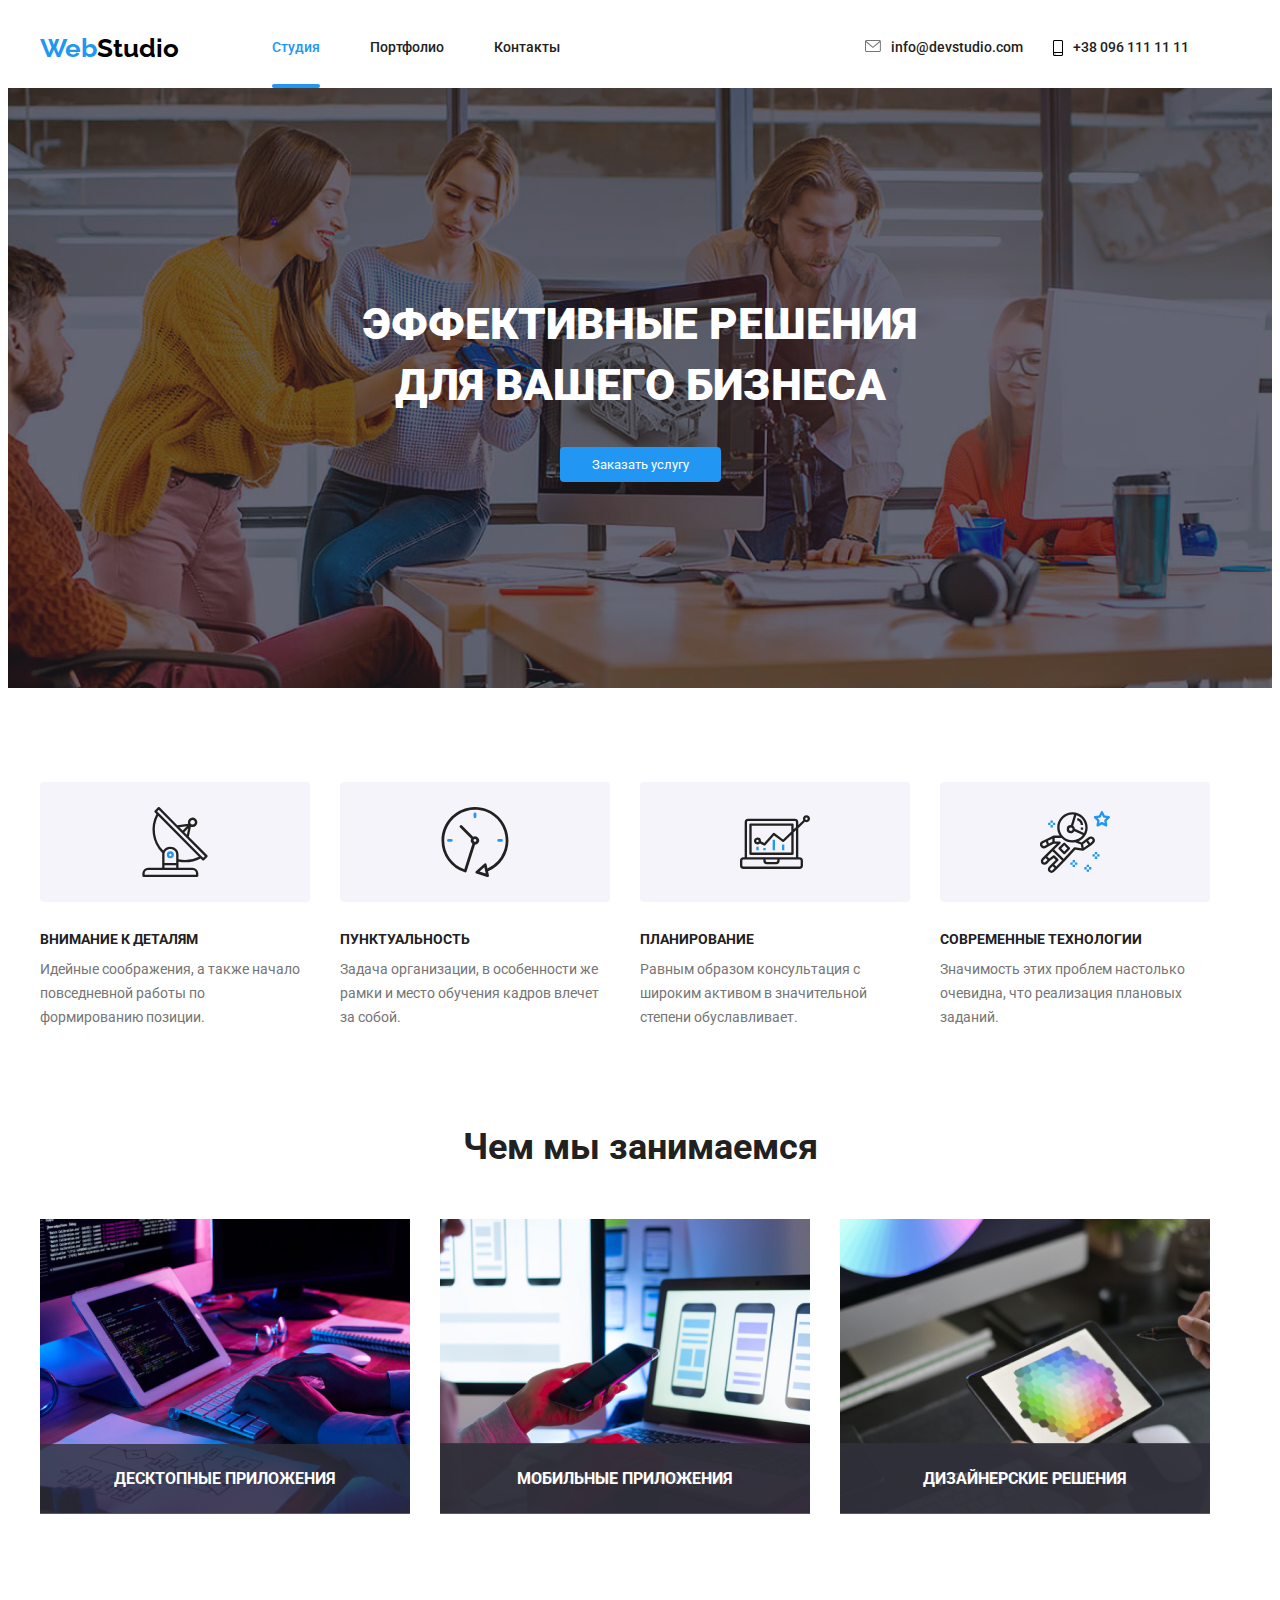
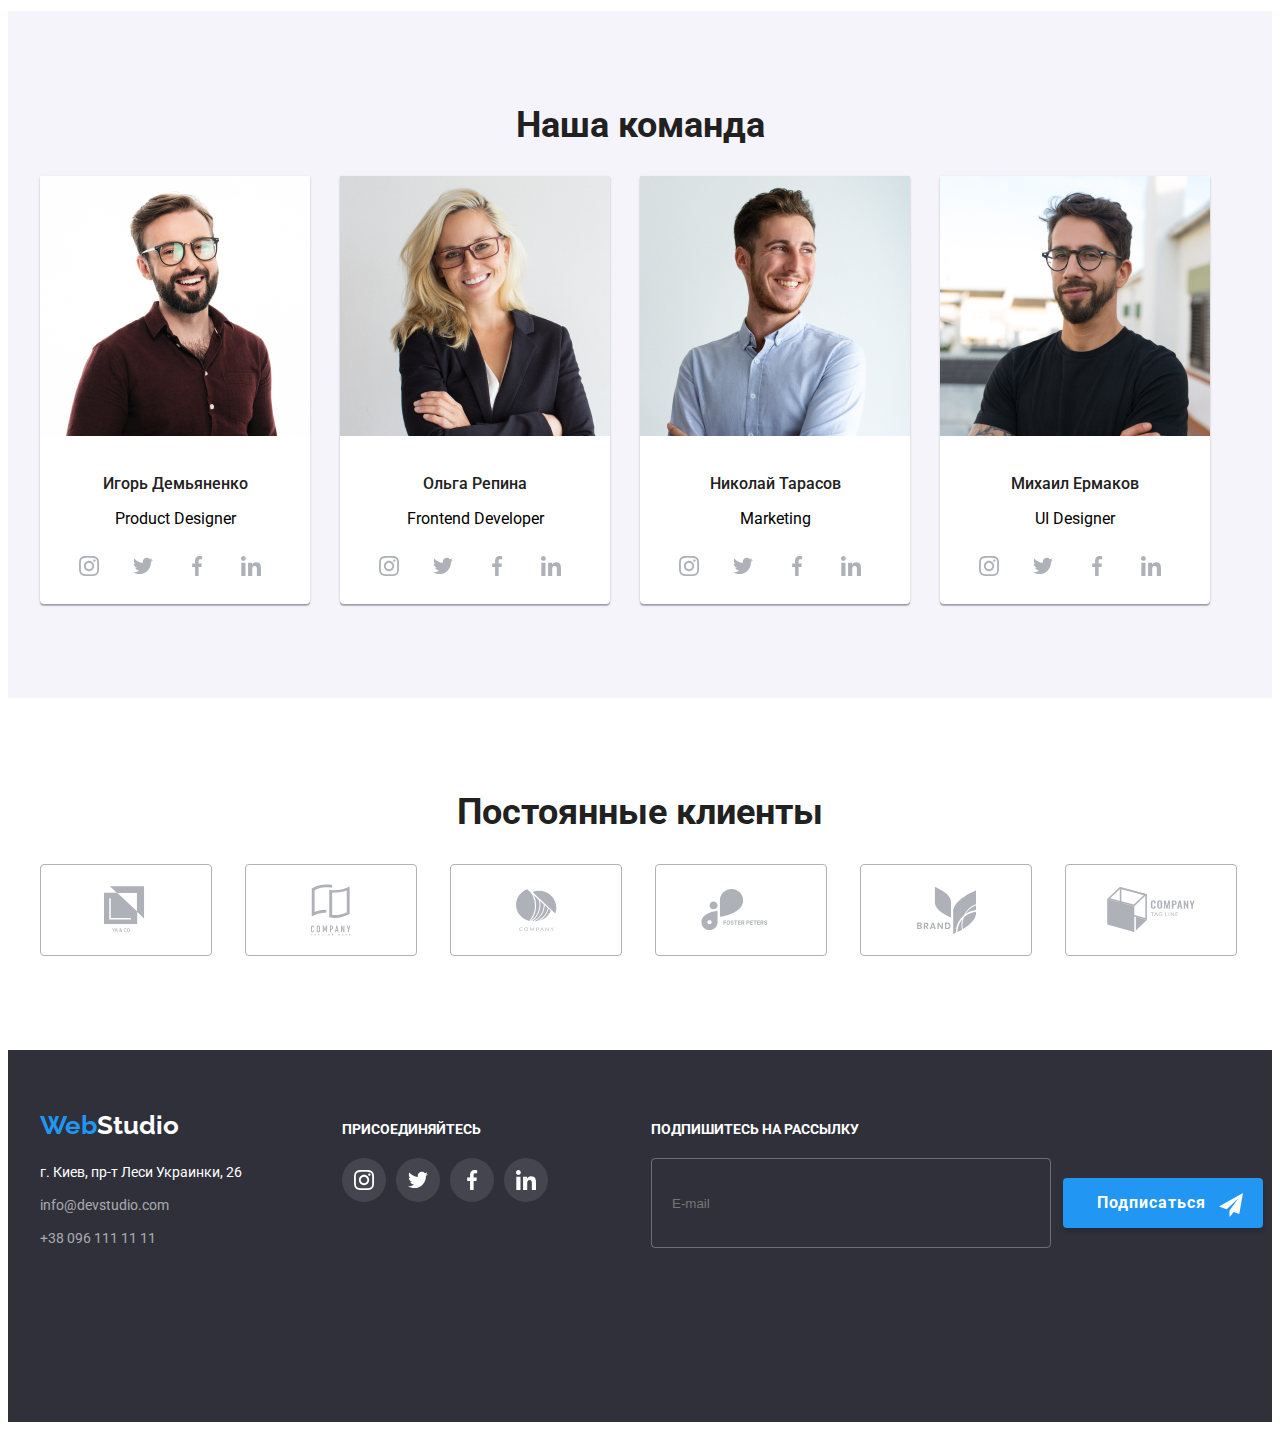
==== index.html @ e680ee19 "Правки_11_10_20_1" ====
<!DOCTYPE html>
<html lang="ru">
<head>
    <meta charset="UTF-8">
    <meta name="viewport" content="width=device-width, initial-scale=1.0">
    <title>Главная</title>
    <link rel="stylesheet" href="https://fonts.googleapis.com/css2?family=Raleway:wght@700&family=Roboto&display=swap" >
    <link rel="stylesheet" href="https://cdnjs.cloudflare.com/ajax/libs/modern-normalize/1.0.0/modern-normalize.min.css" integrity="sha512-ISS7cAi1PEhQ8jnbJpJZMd29NlhNj4AWYyLOSp2CE/CsHxTCu+r+t0D2yoJudVrd0/8fTVPUVDzY5Tvli75u/g==" crossorigin="anonymous" />
    <link rel="stylesheet" href="./css/main.min.css">
</head>
<body class="body">
    
    <header class="header">
        <div class="container nav nav__mobile">
            <nav class="nav__main nav__border">
                <a href="./" class="logo"><span class="logo__header">Web</span><span class="logo__title">Studio</span></a>
        
                    <button type="button" class="menu__button" is-open aria-expanded="true" aria-controls="menu-container" data-menu-button="">
						<svg width="40px" height="40px" aria-label="Переключатель мобильного меню">
							<use class="icon__menu" href="./images/symbol-defs_2.svg#icon-menu"></use>
							<use class="icon__cross" href="./images/symbol-defs_2.svg#icon-cross"></use>
						</svg>
                    </button>
                    <div class="menu-container" id="menu-container" data-menu>
                    <ul class="nav list">
                    <li class="nav__item"><a href="./"><span class="nav__title current">Студия</span></a></li>
                    <li class="nav__item"><a href="./portfolio.html"><span class="nav__title">Портфолио</span></a></li>
                    <li class="nav__item"><a href=""><span class="nav__title">Контакты</span></a></li>
                </ul>
               <div class="contacts__block"> <ul class="contacts list">
                <li class="link">
                    <a class="contacts__item" href ="mailto:info@devstudio.com"><svg class="contacts__envelope">
                        <use href="./images/symbol-defs.svg#icon-envelope"></use>
                    </svg>
                    <span class="contacts__title">info@devstudio.com</span>
                </a>    
                </li>
                <li class="link">
                    <a class="contacts__item" href="tel:380961111111"><svg class="contacts__smartphone">
                        <use href="./images/symbol-defs.svg#icon-smartphone"></use>
                    </svg>
                    <span class="contacts__title">+38 096 111 11 11</span></a></li>
            </ul>
        </div>
        </div>
        
        </nav>
        </div>
    </header>

     <main> 
      
        <section class="hero block overlay">
            <div class="hero__content">
                <h1 class="hero__title">Эффективные решения <br>для вашего бизнеса</h1>
               <button class="button__hero" data-modal-open>Заказать услугу</button>
            </div>
            
        </section>

    
    <section class="section">
        <div class="container">
                <ul class="advantages list">
                <li class="tumb">
                <h3 class="tumb__title">Внимание к деталям</h3>
                <p class="tumb__text item">Идейные соображения, а также начало повседневной работы по формированию позиции.</p>
            </li>
            <li class="tumb">
                <h3 class="tumb__title">Пунктуальность</h3>
                <p class="tumb__text item">Задача организации, в особенности же рамки и место обучения кадров влечет за собой.</p>
            </li>
            <li class="tumb">
                <h3 class="tumb__title">Планирование</h3>
                <p class="tumb__text item">Равным образом консультация с широким активом в значительной степени обуславливает.</p>
            </li>
            <li class="tumb">
                <h3 class="tumb__title">Современные технологии</h3>
                <p class="tumb__text item">Значимость этих проблем настолько очевидна, что реализация плановых заданий.</p>
            </li>
        </ul>
    </div>  
    </section>
   
   
    <section class="section__first">
        <div class="container">
            <h2 class="caption">Чем мы занимаемся</h2>
            <ul class="caption__img list">
                <li class="caption__li"><div class="caption__label"><img srcset="./images/box_1@1x.jpg 1x, ./images/box_1@2x.jpg 2x" src="./images/box_1@1x.jpg" width="370" /><div class="caption__block"><p class="caption__text">ДЕСКТОПНЫЕ ПРИЛОЖЕНИЯ</p></div></div></li>
                <li class="caption__li"><div class="caption__label"><img srcset="./images/box_2@1x.jpg 1x, ./images/box_2@2x.jpg 2x" src="./images/box_2@1x.jpg" width="370" /><div class="caption__block"><p class="caption__text">МОБИЛЬНЫЕ ПРИЛОЖЕНИЯ</p></div></div></li>
                <li class="caption__li"><div class="caption__label"><img srcset="./images/box_3@1x.jpg 1x, ./images/box_3@2x.jpg 2x" src="./images/box_3@1x.jpg" width="370" /><div class="caption__block"><p class="caption__text">ДИЗАЙНЕРСКИЕ РЕШЕНИЯ</p></div></div></li>
            </ul>
        </div>
    </section>
    <section class="section__second">
    <div class="container">
            <h2 class="caption__second">Наша команда</h2>
            <ul class="team list">
                <li class="team__img"><img srcset="./images/img_1@1x.jpg 1x, ./images/img_1@2x.jpg 2x" src="./images/img_1@1x.jpg" alt="Член нашей команды 1" class="img" widtn="270" />
                    <h3 class="team__name">Игорь Демьяненко</h3>
                        <p class="team__item" lang="en"><span class="team__proffesion">Product Designer</span></p>
                   <ul class="list social__list">
                       <li class="social">
                           <a class="social__link" href="https://www.instagram.com/">
                            <svg class="social__icon"><use href="./images/symbol-defs.svg#icon-instagram-2"></use></svg></a>
                        </li>
                        <li class="social">
                            <a class="social__link" href="https://twitter.com/">
                             <svg class="social__icon"><use href="./images/symbol-defs.svg#icon-twitter-1"></use></svg></a>
                         </li>
                         <li class="social">
                            <a class="social__link" href="https://www.facebook.com/">
                             <svg class="social__icon"><use href="./images/symbol-defs.svg#icon-facebook-1"></use></svg></a>
                         </li>
                         <li class="social">
                            <a class="social__link" href="https://www.linkedin.com/">
                             <svg class="social__icon"><use href="./images/symbol-defs.svg#icon-linkedin-1"></use></svg></a>
                         </li>
                    </ul> 
                    </li>
                <li class="team__img"><img srcset="./images/img_2@1x.jpg 1x, ./images/img_2@2x.jpg 2x" src="./images/img_2@1x.jpg" alt="Член нашей команды 2" class="img" />
                    <h3 class="team__name">Ольга Репина</h3>
                        <p class="team__item" lang="en"><span class="team__proffesion">Frontend Developer</span></p>
                        <ul class="list social__list">
                            <li class="social">
                                <a class="social__link" href="https://www.instagram.com/">
                                 <svg class="social__icon"><use href="./images/symbol-defs.svg#icon-instagram-2"></use></svg></a>
                             </li>
                             <li class="social">
                                 <a class="social__link" href="https://twitter.com/">
                                  <svg class="social__icon"><use href="./images/symbol-defs.svg#icon-twitter-1"></use></svg></a>
                              </li>
                              <li class="social">
                                 <a class="social__link" href="https://www.facebook.com/">
                                  <svg class="social__icon"><use href="./images/symbol-defs.svg#icon-facebook-1"></use></svg></a>
                              </li>
                              <li class="social">
                                 <a class="social__link" href="https://www.linkedin.com/">
                                  <svg class="social__icon"><use href="./images/symbol-defs.svg#icon-linkedin-1"></use></svg></a>
                              </li>
                         </ul> 
                    </li>
                <li class="team__img"><img srcset="./images/img_3@1x.jpg 1x, ./images/img_3@2x.jpg 2x" src="./images/img_3@1x.jpg" alt="Член нашей команды 3" class="img" />
                    <h3 class="team__name">Николай Тарасов</h3>
                        <p class="team__item" lang="en"><span class="team__proffesion">Marketing</span></p>
                        <ul class="list social__list">
                            <li class="social">
                                <a class="social__link" href="https://www.instagram.com/">
                                 <svg class="social__icon"><use href="./images/symbol-defs.svg#icon-instagram-2"></use></svg></a>
                             </li>
                             <li class="social">
                                 <a class="social__link" href="https://twitter.com/">
                                  <svg class="social__icon"><use href="./images/symbol-defs.svg#icon-twitter-1"></use></svg></a>
                              </li>
                              <li class="social">
                                 <a class="social__link" href="https://www.facebook.com/">
                                  <svg class="social__icon"><use href="./images/symbol-defs.svg#icon-facebook-1"></use></svg></a>
                              </li>
                              <li class="social">
                                 <a class="social__link" href="https://www.linkedin.com/">
                                  <svg class="social__icon"><use href="./images/symbol-defs.svg#icon-linkedin-1"></use></svg></a>
                              </li>
                         </ul> 
                    </li>
                <li class="team__img"><img srcset="./images/img_4@1x.jpg 1x, ./images/img_4@2x.jpg 2x" src="./images/img_4@1x.jpg" alt="Член нашей команды 4" class="img" />
                        <h3 class="team__name">Михаил Ермаков</h3>
                        <p class="team__item" lang="en"><span class="team__proffesion">UI Designer</span></p>
                        <ul class="list social__list">
                            <li class="social">
                                <a class="social__link" href="https://www.instagram.com/">
                                 <svg class="social__icon"><use href="./images/symbol-defs.svg#icon-instagram-2"></use></svg></a>
                             </li>
                             <li class="social">
                                 <a class="social__link" href="https://twitter.com/">
                                  <svg class="social__icon"><use href="./images/symbol-defs.svg#icon-twitter-1"></use></svg></a>
                              </li>
                              <li class="social">
                                 <a class="social__link" href="https://www.facebook.com/">
                                  <svg class="social__icon"><use href="./images/symbol-defs.svg#icon-facebook-1"></use></svg></a>
                              </li>
                              <li class="social">
                                 <a class="social__link" href="https://www.linkedin.com/">
                                  <svg class="social__icon"><use href="./images/symbol-defs.svg#icon-linkedin-1"></use></svg></a>
                              </li>
                         </ul> 
                    </li>
                </ul>
            </div>
    </section>

    <section class="section__third">
        <div class="container">
            <h2 class="caption__third">Постоянные клиенты</h2>
            <ul class="list company">
                <li class="company__item"><a class="company__link" href="">
                    <svg class="company__icon" width="44.27" height="49.23"><use href="./images/symbol-defs.svg#icon-logo-1"></use></svg></a></li>
                <li class="company__item"><a class="company__link" href="">
                    <svg class="company__icon" width="40" height="52"><use href="./images/symbol-defs.svg#icon-logo-2"></use></svg></a></li>
                <li class="company__item"><a class="company__link" href="">
                    <svg class="company__icon" width="41" height="42.6"><use href="./images/symbol-defs.svg#icon-logo-3"></use></svg></a></li>
                <li class="company__item"><a class="company__link" href="">
                    <svg class="company__icon" width="79.66" height="42.02"><use href="./images/symbol-defs.svg#icon-logo-4"></use></svg></a></li>
                <li class="company__item"><a class="company__link" href="">
                    <svg class="company__icon" width="59" height="47"><use href="./images/symbol-defs.svg#icon-logo-5"></use></svg></a></li>
                <li class="company__item"><a class="company__link" href="">
                    <svg class="company__icon" width="88.48" height="45.44"><use href="./images/symbol-defs.svg#icon-logo-6"></use></svg></a></li>
                </ul>
            </div>
            </section>
            
</main>
   
    
    <footer class="footer">
        <div class="container footer__flex">
        <div class="wrapper">
            <div class="address">
            <a href="./" class="character"><span class="character__header">Web</span><span class="character__footer">Studio</span></a> 
        <address class="address__footer">
            г. Киев, пр-т Леси Украинки, 26 
            <a href="mailto:info@devstudio.com" class="address__item"><span class="address__contacts">info@devstudio.com</span></a>
            <a href="tel:380961111111" class="address__item"><span class="address__contacts">+38 096 111 11 11</span></a>
        </address> 
    </div>
        <div class="invitation"><p class="invitation__item">ПРИСОЕДИНЯЙТЕСЬ</p>
            <ul class="list favicon">
                <li class="favicon__item">
                    <a class="favicon__link" href="https://www.instagram.com/">
                     <svg class="favicon__footer"><use href="./images/symbol-defs.svg#icon-instagram-2"></use></svg></a>
                 </li>
                 <li class="favicon__item">
                     <a class="favicon__link" href="https://twitter.com/">
                      <svg class="favicon__footer"><use href="./images/symbol-defs.svg#icon-twitter-1"></use></svg></a>
                  </li>
                  <li class="favicon__item">
                     <a class="favicon__link" href="https://www.facebook.com/">
                      <svg class="favicon__footer"><use href="./images/symbol-defs.svg#icon-facebook-1"></use></svg></a>
                  </li>
                  <li class="favicon__item">
                     <a class="favicon__link" href="https://www.linkedin.com/">
                      <svg class="favicon__footer"><use href="./images/symbol-defs.svg#icon-linkedin-1"></use></svg></a>
                  </li>
             </ul> 
        </div>
    </div>
        <form>
        <div class="mailing"><p class="mailing__text">ПОДПИШИТЕСЬ НА РАССЫЛКУ</p></div>
               <div class="mailing__flex">
                   <label for="email" class="mailing__footer"></label>
               <input type="email" class="mailing__subscribe" name="email" placeholder="E-mail" id="email">
              <div class="mailing__button"><button class="mailing__pressbutton">Подписаться<svg class="mailing__telegram"><use href="./images/symbol-defs_2.svg#icon-icon-send"></use></svg></button></div>
            </div>
        </form>
    </div>
    </footer>
    <div class="backdrop is-hidden" data-modal>
    <div class="modal">
        <button class="modal__button" data-modal-close><svg class="close"><use href="./images/symbol-defs.svg#icon-close-black"></use></svg></button>
    <form class="form">
        <p class="form__text">Оставьте свои данные, мы вам перезвоним</p>
        <div class="form__field">
            <label class="form__label" for="name">Имя</label>
           <div class="form__wrap"><input class="form__input" type="text" name="name" id="name"><span class="form__icon"><svg width="18" height="18"><use href="./images/symbol-defs_2.svg#icon-person-black-1"></use></svg></span></div></div>
        <div class="form__field"> 
            <label class="form__label" for="tel">Телефон</label>
            <div class="form__wrap"><input class="form__input" type="tel" name="tel" id="tel"><span class="form__icon"><svg width="18" height="18"><use href="./images/symbol-defs_2.svg#icon-phone-black-1"></use></svg></span></div></div>
       <div class="form__field"> 
           <label class="form__label" for="mail">Почта</label>
        <div class="form__wrap"><input class="form__input" type="email" name="mail" id="mail"><span class="form__icon"><svg width="18" height="18"><use href="./images/symbol-defs_2.svg#icon-email-black-1"></use></svg></span></div></div>
        <div class="form__field">
            <label class="form__label" for="comments">Комментарий</label>
            <textarea class="form__textarea" name="comments" id="comments" placeholder="Введите текст"></textarea></div>
            <div class="form__modal checkbox ">
                <label class="form__policy">Соглашаюсь с рассылкой и принимаю<a class="form__link" href="">Условия
                    договора</a>
                <input 
                   type="checkbox" 
                   name="checkbox" 
                   class="form__check">
                   <span class="form__checkbox">
                    </span>
                </label>
              </div>
        <div class="form__button"><button class="form__pressbutton" type="submit">Отправить</button></div>
    </form>
    </div>
</div>
    <script src="./js/modal.js"></script>
    <script src="./js/menu.js"></script>
</body>
</html>
---- css/main.min.css ----
.body{background:#fff;font-family:Roboto,sans-serif}a{text-decoration:none}.list{padding:0;margin:0;list-style:none}.container{width:100%;padding-left:15px;padding-right:15px;margin-right:auto;margin-left:auto}@media screen and (min-width: 480px){.container{width:480px}}@media screen and (min-width: 768px){.container{width:768px}}@media screen and (min-width: 1200px){.container{width:1200px}}button{font-family:inherit;border:none}button:focus{outline:none}@media screen and (max-width: 767px){.section{padding-top:60px}}@media screen and (min-width: 768px){.section{padding-top:60px;padding-bottom:60px}}@media screen and (min-width: 1200px){.section{padding-top:94px;padding-bottom:0;-webkit-box-sizing:inherit;box-sizing:inherit}}.section__first{text-align:center}@media screen and (max-width: 1199px){.section__first{display:none}}@media screen and (min-width: 1200px){.section__first{display:-webkit-box;display:-ms-flexbox;display:flex;padding-top:94px;padding-bottom:94px}}.section__second{background-color:#F5F4FA}@media screen and (max-width: 1199px){.section__second{padding-top:60px;padding-bottom:60px}}@media screen and (min-width: 1200px){.section__second{padding-top:94px;padding-bottom:94px}}.section__third{background-color:#ffffff;text-align:center;padding-top:94px}@media screen and (max-width: 1199px){.section__third{padding-top:60px;padding-bottom:60px}}@media screen and (min-width: 1200px){.section__third{padding-top:94px;padding-bottom:94px}}.header{position:relative}@media screen and (max-width: 767px){.logo{padding-top:16px;padding-bottom:16px;margin:0}}@media screen and (min-width: 768px){.logo{margin-right:88px}}@media screen and (min-width: 1200px){.logo{margin-right:93px}}.logo__title{color:#000;font-family:Raleway;font-weight:700;font-size:26px;line-height:1.19}@media screen and (max-width: 767px){.logo__title{font-size:24px;line-height:1.16}}.logo__header{color:#2196F3;font-family:Raleway;font-weight:700;font-size:26px;line-height:1.19}@media screen and (max-width: 767px){.logo__header{font-size:24px;line-height:1.16}}.nav__main{display:-webkit-box;display:-ms-flexbox;display:flex;-webkit-box-align:center;-ms-flex-align:center;align-items:center}.nav{font-family:Roboto,sans-serif;font-weight:500;font-size:14px;line-height:1.14;display:-webkit-box;display:-ms-flexbox;display:flex;-webkit-box-align:center;-ms-flex-align:center;align-items:center;position:relative}@media screen and (max-width: 767px){.nav{display:block;margin:0;font-weight:500;font-size:18px;line-height:1.16}}@media screen and (max-width: 479px){.nav__main{width:auto}}@media screen and (min-width: 768px){.nav__main{display:-webkit-box;display:-ms-flexbox;display:flex}}@media screen and (max-width: 767px){.nav__border{border-bottom:1px solid #ececec;width:100%}}.nav__border--portfolio{border-bottom:1px solid #ececec;width:100%}@media screen and (max-width: 767px){.nav__item{display:-webkit-box;display:-ms-flexbox;display:flex;-ms-flex-wrap:wrap;flex-wrap:wrap;-webkit-box-pack:center;-ms-flex-pack:center;justify-content:center;margin:0;width:100%}}@media screen and (min-width: 768px){.nav__item{margin-right:50px}.nav__item:last-child{margin-right:0px}.nav__item:first-child{margin-left:0px}}.nav__title{color:#212121;padding-bottom:32px;padding-top:32px;display:block;-webkit-transition:250ms cubic-bezier(0.4, 0, 0.2, 1);transition:250ms cubic-bezier(0.4, 0, 0.2, 1)}@media screen and (max-width: 767px){.nav__title{display:block;padding:0;margin-bottom:40px;color:#212121}}.nav__title:hover{color:#2196F3}.nav__title:focus{color:#2196F3}.current{color:#2196F3;position:relative}.current::after{content:"";display:block;width:100%;height:4px;border-radius:2px;background-color:#2196F3;position:absolute;left:0;bottom:0}@media screen and (max-width: 767px){.current::after{top:24px}}@media screen and (max-width: 767px){.menu-container.is-open{display:block;text-align:center}}@media screen and (max-width: 767px){.menu-container{background-color:#ffffff;display:none;position:absolute;top:100%;left:0;width:100%;padding-bottom:60px;padding-top:60px;text-align:center}}@media screen and (min-width: 768px){.menu-container{display:-webkit-box;display:-ms-flexbox;display:flex;-webkit-box-pack:justify;-ms-flex-pack:justify;justify-content:space-between;-webkit-box-align:center;-ms-flex-align:center;align-items:center;margin-left:auto;align-items:center}}@media screen and (min-width: 1200px){.menu-container{display:-webkit-box;display:-ms-flexbox;display:flex;-webkit-box-pack:justify;-ms-flex-pack:justify;justify-content:space-between;-webkit-box-align:center;-ms-flex-align:center;align-items:center;margin-left:auto;-webkit-box-align:baseline;-ms-flex-align:baseline;align-items:baseline}}@media screen and (max-width: 767px){.menu__button{display:-webkit-inline-box;display:-ms-inline-flexbox;display:inline-flex;margin-left:auto;padding:0;border:none;background-color:transparent;-webkit-transition:250ms cubic-bezier(0.4, 0, 0.2, 1);transition:250ms cubic-bezier(0.4, 0, 0.2, 1)}.menu__button:hover{fill:#2196F3}.menu__button:focus{fill:#2196F3}}@media screen and (min-width: 768px){.menu__button{display:none}}@media screen and (min-width: 1200px){.menu__button{display:none}}@media screen and (max-width: 767px){.menu__button .icon__cross{display:none}}@media screen and (max-width: 767px){.menu__button.is-open .icon__cross{display:block}}@media screen and (max-width: 767px){.menu__button.is-open .icon__menu{display:none}}@media screen and (max-width: 767px){.contacts{display:block;text-align:center}}@media screen and (min-width: 768px){.contacts{display:block;margin-left:84px}}@media screen and (min-width: 1200px){.contacts{display:-webkit-box;display:-ms-flexbox;display:flex;margin-left:auto}}.contacts__item{display:-webkit-box;display:-ms-flexbox;display:flex;color:#212121;font-weight:500;font-size:14px;line-height:1.14;-webkit-transition:250ms cubic-bezier(0.4, 0, 0.2, 1);transition:250ms cubic-bezier(0.4, 0, 0.2, 1)}@media screen and (max-width: 767px){.contacts__item{display:block;margin:0;margin-bottom:16px;font-weight:500;font-size:18px;line-height:1.16;color:#757575}}@media screen and (min-width: 768px){.contacts__item{margin-top:10px}}@media screen and (min-width: 1200px){.contacts__item{margin:0}}.contacts__item:hover{color:#2196F3}.contacts__item:focus{color:#2196F3}.contacts__item:hover .contacts__envelope{fill:#2196F3}.contacts__item:last-child(2n){margin-bottom:0}.contacts__envelope{width:16px;height:12px;margin-right:10px;-webkit-box-align:center;-ms-flex-align:center;align-items:center;fill:#757575;-webkit-transition:250ms cubic-bezier(0.4, 0, 0.2, 1);transition:250ms cubic-bezier(0.4, 0, 0.2, 1)}.contacts__smartphone{width:10px;height:16px;margin-right:10px;margin-left:30px;vertical-align:middle;fill:var(--title-text-color);-webkit-transition:250ms cubic-bezier(0.4, 0, 0.2, 1);transition:250ms cubic-bezier(0.4, 0, 0.2, 1)}@media screen and (max-width: 767px){.contacts__smartphone{margin-left:0}}@media screen and (min-width: 768px){.contacts__smartphone{margin-left:0}}@media screen and (min-width: 1200px){.contacts__smartphone{margin-left:30px}}.contacts__item:hover .contacts__smartphone{fill:#2196F3}@media screen and (max-width: 767px){.contacts__item:not(:last-child){margin-bottom:16px}}@media screen and (max-width: 767px){.contacts__ul{display:inline-block;margin-right:auto;margin-left:auto}}@media screen and (min-width: 1200px){.contacts__block{margin-left:305px}}.hero__title{color:#fff;font-weight:900;text-transform:uppercase;text-align:center;margin:0px;margin-bottom:30px}@media screen and (max-width: 767px){.hero__title{font-size:26px;line-height:1.61}}@media screen and (min-width: 1200px){.hero__title{font-weight:900;font-size:44px;line-height:1.4}}.overlay{display:-webkit-box;display:-ms-flexbox;display:flex;-webkit-box-orient:vertical;-webkit-box-direction:normal;-ms-flex-direction:column;flex-direction:column;-webkit-box-pack:center;-ms-flex-pack:center;justify-content:center;-webkit-box-align:center;-ms-flex-align:center;align-items:center;max-width:1600px;height:600px;margin-right:auto;margin-left:auto;background-color:#2F303A}@media screen and (min-device-pixel-ratio: 1), screen and (-webkit-min-device-pixel-ratio: 1), screen and (min-resolution: 96dpi), screen and (min-resolution: 1dppx){.overlay{background-image:-webkit-gradient(linear, left top, right top, from(rgba(47,48,58,0.4)), to(rgba(47,48,58,0.4))),url(../images/hero_1@1x.jpg);background-image:linear-gradient(to right, rgba(47,48,58,0.4), rgba(47,48,58,0.4)),url(../images/hero_1@1x.jpg);background-size:cover;background-repeat:no-repeat;background-position:center}}@media screen and (min-device-pixel-ratio: 2), screen and (-webkit-min-device-pixel-ratio: 2), screen and (min-resolution: 192dpi), screen and (min-resolution: 2dppx){.overlay{background-image:-webkit-gradient(linear, left top, right top, from(rgba(47,48,58,0.4)), to(rgba(47,48,58,0.4))),url(../images/hero_2@2x.jpg);background-image:linear-gradient(to right, rgba(47,48,58,0.4), rgba(47,48,58,0.4)),url(../images/hero_2@2x.jpg);background-size:cover;background-repeat:no-repeat;background-position:center}}@media screen and (max-width: 767px){.overlay{width:auto;height:400px}}@media screen and (min-width: 768px){.overlay{max-width:100%;height:400px}}@media screen and (min-width: 1200px){.overlay{max-width:100%;height:600px}}.hero{text-align:center}@media screen and (min-width: 480px){.hero{padding-right:15px;padding-left:15px}}@media screen and (min-width: 768px){.hero{padding-right:15px;padding-left:15px;padding-top:0px}}@media screen and (min-width: 1200px){.hero{padding-right:15px;padding-left:15px;padding-top:0px}}.button__hero{display:inline-block;color:#fff;background-color:#2196F3;border-radius:4px;padding:10px 32px;text-align:center;cursor:pointer}@media screen and (max-width: 767px){.advantages{display:block}}@media screen and (min-width: 768px){.advantages{display:-webkit-box;display:-ms-flexbox;display:flex;-ms-flex-wrap:wrap;flex-wrap:wrap;margin:-15px}}@media screen and (min-width: 1200px){.advantages{display:-webkit-box;display:-ms-flexbox;display:flex;-ms-flex-wrap:nowrap;flex-wrap:nowrap}}.tumb::before{display:block;content:"";height:120px;background-color:#F5F4FA;border-radius:4px;background-size:70px;background-repeat:no-repeat;background-position:center;margin-bottom:30px;-webkit-box-pack:center;-ms-flex-pack:center;justify-content:center}.tumb:nth-child(1)::before{background-image:url(../images/antenna-1.svg)}.tumb:nth-child(2)::before{background-image:url(../images/clock-1.svg)}.tumb:nth-child(3)::before{background-image:url(../images/diagram-1.svg)}.tumb:nth-child(4)::before{background-image:url(../images/astronaut-1.svg)}.icon{width:270px;height:120px;background-color:#F5F4FA}@media screen and (max-width: 767px){.tumb{margin-right:0}}@media screen and (min-width: 768px){.tumb{margin:15px;width:calc((100% - 2 * 30px) / 2)}}@media screen and (min-width: 1200px){.tumb{display:inline-block;width:calc((100% - 4 * 30px) / 4);width:270px;height:251px}}.tumb__title{color:#212121;font-weight:700;font-size:14px;line-height:1.14;margin:0px;margin-bottom:10px;text-transform:uppercase}@media screen and (max-width: 767px){.tumb__title{text-align:center}}@media screen and (min-width: 768px){.tumb__title{text-align:left}}.tumb__text{color:#757575;font-weight:400;font-size:14px;line-height:1.7;margin:0}@media screen and (max-width: 767px){.tumb__text{margin-bottom:30px}}@media screen and (min-width: 768px){.tumb__text{margin-bottom:0}}.caption{display:inline-block;color:#212121;font-weight:700;margin-top:0px;margin-bottom:50px}@media screen and (min-width: 480px){.caption{margin-bottom:0;font-size:28px;line-height:1.17}}@media screen and (min-width: 1200px){.caption{display:inline-block;margin-bottom:50px;font-size:36px;line-height:1.16}}.caption__img{display:-webkit-box;display:-ms-flexbox;display:flex}.caption__li{margin-right:30px;position:relative}@media screen and (max-width: 767px){.caption__li{display:none}}.caption__label{position:relative;margin:0;padding:0}.caption__block{display:-webkit-box;display:-ms-flexbox;display:flex;-webkit-box-pack:center;-ms-flex-pack:center;justify-content:center;-webkit-box-align:center;-ms-flex-align:center;align-items:center;position:absolute;width:100%;height:70px;background-color:rgba(47,48,58,0.8);bottom:3px;right:0}.caption__text{margin:0;font-style:normal;font-weight:700;text-transform:uppercase;line-height:1.2;text-align:center;color:#fff}.caption .caption__label>img{display:block}.caption__third{display:inline-block;color:#212121;font-weight:700;font-size:36px;line-height:1.16;margin-top:0px;margin-bottom:50px}@media screen and (max-width: 1199px){.caption__third{margin-bottom:30px;font-size:28px;line-height:1.17}}@media screen and (min-width: 1200px){.caption__third{margin-bottom:30px;font-size:36px;line-height:1.16}}.caption__second{color:#212121;font-weight:700;margin-top:0px;margin-bottom:50px;text-align:center}@media screen and (min-width: 768px){.caption__second{margin:0;margin-bottom:30px;font-size:28px;line-height:1.17}}@media screen and (min-width: 1200px){.caption__second{margin-bottom:30px;font-size:36px;line-height:1.16}}@media screen and (max-width: 767px){.team{display:block}}@media screen and (min-width: 768px){.team{display:-webkit-box;display:-ms-flexbox;display:flex;-ms-flex-wrap:wrap;flex-wrap:wrap;margin:-15px}}@media screen and (min-width: 1200px){.team{display:-webkit-box;display:-ms-flexbox;display:flex;-ms-flex-wrap:wrap;flex-wrap:wrap}}.team__img{margin-right:30px;background-color:#fff;-webkit-box-shadow:0px 1px 3px rgba(0,0,0,0.12),0px 1px 1px rgba(0,0,0,0.14),0px 2px 1px rgba(0,0,0,0.2);box-shadow:0px 1px 3px rgba(0,0,0,0.12),0px 1px 1px rgba(0,0,0,0.14),0px 2px 1px rgba(0,0,0,0.2);border-radius:0px 0px 4px 4px;-webkit-box-pack:center;-ms-flex-pack:center;justify-content:center}@media screen and (max-width: 767px){.team__img{display:block;margin:0;width:100%;height:622px;margin-top:30px}}@media screen and (min-width: 768px){.team__img{margin:15px;width:calc((100% - 2 * 30px) / 2);height:536px}}@media screen and (min-width: 1200px){.team__img{width:270px;height:428px}}.team__img:last-child{margin-right:0px}.team__item{margin:0px;margin-top:10px;text-align:center}.team__proffesion{display:inline-block;color:var(--title-text-color);font-weight:400;font-size:16px;line-height:1.2;margin-bottom:16px}.team__name{color:#212121;font-style:normal;font-weight:500;font-size:16px;line-height:1.8;margin-top:30px;margin-bottom:0px;text-align:center}@media screen and (max-width: 767px){.img{width:100%;height:460px}}@media screen and (min-width: 768px){.img{width:100%;height:374px}}@media screen and (min-width: 1200px){.img{width:100%;height:260px}}.social{margin-right:10px;-webkit-transition:-webkit-transform 250ms cubic-bezier(0.4, 0, 0.2, 1);transition:-webkit-transform 250ms cubic-bezier(0.4, 0, 0.2, 1);transition:transform 250ms cubic-bezier(0.4, 0, 0.2, 1);transition:transform 250ms cubic-bezier(0.4, 0, 0.2, 1), -webkit-transform 250ms cubic-bezier(0.4, 0, 0.2, 1)}.social:not(:last-child){margin-right:10px}.social__link{display:-webkit-box;display:-ms-flexbox;display:flex;-webkit-box-pack:center;-ms-flex-pack:center;justify-content:center;-webkit-box-align:center;-ms-flex-align:center;align-items:center;content:"";width:44px;height:44px;background-color:#fff;border-radius:50%;background-position:center;background-size:contain;fill:#AFB1B8;-webkit-transition:250ms cubic-bezier(0.4, 0, 0.2, 1);transition:250ms cubic-bezier(0.4, 0, 0.2, 1)}@media screen and (max-width: 767px){.social__link{margin-bottom:24px;margin:0}}@media screen and (min-width: 768px){.social__link{margin-bottom:24px;margin:0}}.social__link:hover{background-color:#2196F3;fill:#fff}.social__icon{width:20px;height:20px}.social__list{display:-webkit-box;display:-ms-flexbox;display:flex;-webkit-box-pack:center;-ms-flex-pack:center;justify-content:center;margin-bottom:30px}@media screen and (max-width: 767px){.social__list{margin:0}}@media screen and (min-width: 768px){.social__list{margin:0}}.company{display:-webkit-box;display:-ms-flexbox;display:flex;-webkit-box-pack:center;-ms-flex-pack:center;justify-content:center;padding-bottom:94px}@media screen and (max-width: 767px){.company{margin:-15px;-ms-flex-wrap:wrap;flex-wrap:wrap;padding-bottom:0}}@media screen and (min-width: 768px){.company{-ms-flex-wrap:wrap;flex-wrap:wrap;margin:-15px;padding-bottom:0}}@media screen and (min-width: 1200px){.company{-ms-flex-wrap:nowrap;flex-wrap:nowrap}}.company__item{margin-right:30px}@media screen and (max-width: 767px){.company__item{margin:15px;width:calc(50% - 30px)}}@media screen and (min-width: 768px){.company__item{margin:15px;width:calc((100% - 3 * 30px) / 3)}}.company__link{display:-webkit-box;display:-ms-flexbox;display:flex;-webkit-box-pack:center;-ms-flex-pack:center;justify-content:center;-webkit-box-align:center;-ms-flex-align:center;align-items:center;content:"";width:170px;height:90px;border:solid 1px;background-color:#fff;background-position:center;background-size:contain;border:1px solid #AFB1B8;border-radius:4px;-webkit-transition:250ms cubic-bezier(0.4, 0, 0.2, 1);transition:250ms cubic-bezier(0.4, 0, 0.2, 1)}@media screen and (max-width: 767px){.company__link{width:auto}}@media screen and (min-width: 768px){.company__link{width:226px}}@media screen and (min-width: 1200px){.company__link{width:170px}}.company__icon{fill:#AFB1B8;-webkit-transition:250ms cubic-bezier(0.4, 0, 0.2, 1);transition:250ms cubic-bezier(0.4, 0, 0.2, 1)}.company__link:hover{border-color:#2196F3}.company__link:hover .company__icon{fill:#2196F3}.footer{background:#2F303A}@media screen and (max-width: 767px){.footer{height:603px;padding-top:60px;padding-bottom:60px}}@media screen and (min-width: 768px){.footer{height:463px;padding-top:0}}@media screen and (min-width: 1200px){.footer{height:252px;padding-bottom:60px;padding-top:60px}}@media screen and (max-width: 767px){.footer__flex{display:block;text-align:center;-webkit-box-align:baseline;-ms-flex-align:baseline;align-items:baseline}}@media screen and (min-width: 1200px){.footer__flex{display:-webkit-box;display:-ms-flexbox;display:flex;-webkit-box-align:baseline;-ms-flex-align:baseline;align-items:baseline}}@media screen and (min-width: 768px){.wrapper{display:-webkit-box;display:-ms-flexbox;display:flex;-webkit-box-align:baseline;-ms-flex-align:baseline;align-items:baseline;-ms-flex-pack:distribute;justify-content:space-around;margin-bottom:60px}}@media screen and (min-width: 1200px){.wrapper{display:-webkit-box;display:-ms-flexbox;display:flex;-webkit-box-align:baseline;-ms-flex-align:baseline;align-items:baseline;-webkit-box-pack:left;-ms-flex-pack:left;justify-content:left;margin:0}}@media screen and (max-width: 767px){.address{margin-right:0px}}@media screen and (min-width: 768px){.address{width:232px;margin-right:165px;margin-top:60px}}@media screen and (min-width: 1200px){.address{display:block;margin:0;margin-right:70px}}.address__footer{display:block;font-family:roboto, sans-serif;font-style:normal;font-weight:400;font-size:14px;line-height:1.7;color:#FFFFFF}@media screen and (max-width: 767px){.address__footer{text-align:center;margin:0;width:auto}}@media screen and (min-width: 768px){.address__footer{text-align:center;margin:0;width:232px}}@media screen and (min-width: 1200px){.address__footer{text-align:left;margin:0;width:232px}}.address__item{display:block;margin-top:9px}.address__contacts{font-family:Roboto, sans-serif;font-weight:400;font-size:14px;line-height:1.7;color:rgba(255,255,255,0.6)}@media screen and (max-width: 767px){.character{margin-bottom:20px;display:block;text-align:center;width:auto}}@media screen and (min-width: 768px){.character{margin-bottom:20px;display:block;text-align:center;width:232px}}@media screen and (min-width: 1200px){.character{margin-bottom:20px;display:inline-block;text-align:left;width:232px}}.character__header{color:#2196F3;font-family:Raleway;font-weight:700;font-size:26px;line-height:1.2}.character__footer{color:#fff;font-family:Raleway, sans-serif;font-weight:700;font-size:26px;line-height:1.2}.invitation{margin-right:93px}@media screen and (max-width: 767px){.invitation{margin:0;margin-top:60px}}@media screen and (min-width: 768px){.invitation{margin-right:89px;margin-top:65px}}@media screen and (min-width: 1200px){.invitation{margin:0;margin-right:93px}}.invitation__item{font-family:Roboto;font-weight:700;font-size:14px;line-height:1.14;color:#fff;margin:0px}@media screen and (max-width: 477px){.invitation__item{display:block;text-align:center;width:auto}}@media screen and (max-width: 1199px){.invitation__item{display:block;text-align:center}}@media screen and (min-width: 1200px){.invitation__item{display:-webkit-box;display:-ms-flexbox;display:flex;text-align:left}}.favicon{display:-webkit-box;display:-ms-flexbox;display:flex;-webkit-box-align:center;-ms-flex-align:center;align-items:center;margin-top:20px}@media screen and (max-width: 767px){.favicon{margin-top:20px;display:-webkit-box;display:-ms-flexbox;display:flex;-webkit-box-pack:center;-ms-flex-pack:center;justify-content:center}}.favicon__item{margin-right:10px}.favicon__link{display:-webkit-box;display:-ms-flexbox;display:flex;-webkit-box-pack:center;-ms-flex-pack:center;justify-content:center;-webkit-box-align:center;-ms-flex-align:center;align-items:center;content:"";width:44px;height:44px;background:rgba(255,255,255,0.1);fill:#fff;border-radius:50%;background-position:center;background-size:contain;-webkit-transition:250ms cubic-bezier(0.4, 0, 0.2, 1);transition:250ms cubic-bezier(0.4, 0, 0.2, 1)}.favicon__footer{width:20px;height:20px}.favicon:last-child{margin-right:0px}.favicon__link:hover{background-color:#2196F3}.mailing{display:-webkit-box;display:-ms-flexbox;display:flex;-webkit-box-orient:vertical;-webkit-box-direction:normal;-ms-flex-direction:column;flex-direction:column;font-weight:700;font-size:14px;line-height:1.14;color:#fff;margin:0px;margin-bottom:20px}@media screen and (max-width: 1199px){.mailing{display:block;-webkit-box-pack:center;-ms-flex-pack:center;justify-content:center;margin-top:60px}}@media screen and (min-width: 1200px){.mailing{display:-webkit-box;display:-ms-flexbox;display:flex;-webkit-box-orient:vertical;-webkit-box-direction:normal;-ms-flex-direction:column;flex-direction:column;margin:0px;margin-bottom:20px}}.mailing__text{margin:0}@media screen and (max-width: 1199px){.mailing__text{text-align:center}}@media screen and (min-width: 1200px){.mailing__text{text-align:left}}@media screen and (max-width: 1199px){.mailing__flex{display:block;text-align:center}}@media screen and (min-width: 1200px){.mailing__flex{display:-webkit-box;display:-ms-flexbox;display:flex;-webkit-box-orient:horizontal;-webkit-box-direction:normal;-ms-flex-direction:row;flex-direction:row;-webkit-box-pack:center;-ms-flex-pack:center;justify-content:center;-webkit-box-align:baseline;-ms-flex-align:baseline;align-items:baseline}}.mailing__footer{margin-bottom:4px;font-style:normal;font-weight:normal;font-size:12px;line-height:14px;letter-spacing:0.01em;color:#757575}@media screen and (max-width: 1199px){.mailing__footer{display:block;-webkit-box-pack:center;-ms-flex-pack:center;justify-content:center}}@media screen and (min-width: 1200px){.mailing__footer{display:-webkit-box;display:-ms-flexbox;display:flex}}.mailing__subscribe{border:1px solid rgba(255,255,255,0.3);border-radius:4px;background-color:transparent;color:#fff;width:auto;height:50px;padding-left:10px}@media screen and (min-width: 480px) and (max-width: 1199px){.mailing__subscribe{width:450px;-webkit-box-pack:center;-ms-flex-pack:center;justify-content:center}}@media screen and (min-width: 1200px){.mailing__subscribe{height:48px;width:358px;padding:20px}}@media screen and (max-width: 1199px){.mailing__button{margin-left:0px}}@media screen and (min-width: 1200px){.mailing__button{margin-left:12px}}.mailing__pressbutton{width:auto;height:auto;-webkit-box-align:center;-ms-flex-align:center;align-items:center;text-align:center;font-style:normal;font-weight:bold;font-size:16px;line-height:1.9;letter-spacing:0.06em;-webkit-box-pack:center;-ms-flex-pack:center;justify-content:center;background-color:#2196F3;-webkit-box-shadow:0px 4px 4px rgba(0,0,0,0.15);box-shadow:0px 4px 4px rgba(0,0,0,0.15);border-radius:4px;border:none;color:#fff;cursor:pointer;padding-right:29px;position:relative}@media screen and (max-width: 1199px){.mailing__pressbutton{width:200px;height:50px;display:-webkit-inline-box;display:-ms-inline-flexbox;display:inline-flex;margin-top:20px}}@media screen and (min-width: 1200px){.mailing__pressbutton{width:200px;height:50px;display:-webkit-inline-box;display:-ms-inline-flexbox;display:inline-flex;margin:0}}.mailing__telegram{position:absolute;display:inline-block;fill:#ffffff;top:30%;right:10%;width:24px;height:24px;margin-left:10px}.backdrop{position:fixed;top:0;left:0;width:100%;height:100%;background-color:rgba(0,0,0,0.2);z-index:100}.modal{position:absolute;top:50%;left:50%;-webkit-transform:translate(-50%, -50%);transform:translate(-50%, -50%);background:#fff;-webkit-box-shadow:0px 1px 3px rgba(0,0,0,0.12),0px 1px 1px rgba(0,0,0,0.14),0px 2px 1px rgba(0,0,0,0.2);box-shadow:0px 1px 3px rgba(0,0,0,0.12),0px 1px 1px rgba(0,0,0,0.14),0px 2px 1px rgba(0,0,0,0.2);border-radius:4px;opacity:1;padding:40px}@media screen and (max-width: 767px){.modal{width:450px;height:609px}}@media screen and (min-width: 768px){.modal{width:450px;height:609px}}@media screen and (min-width: 1200px){.modal{width:528px;height:581px}}.modal__button{display:-webkit-inline-box;display:-ms-inline-flexbox;display:inline-flex;position:absolute;-webkit-box-align:center;-ms-flex-align:center;align-items:center;width:30px;height:30px;background-color:#ffffff;border:1px solid rgba(0,0,0,0.1);border-radius:50%;right:8px;top:8px;cursor:pointer}.modal__button:hover,.modal__button:focus{fill:#2196F3;-webkit-transition:250ms cubic-bezier(0.4, 0, 0.2, 1);transition:250ms cubic-bezier(0.4, 0, 0.2, 1)}.modal__close{width:18px;height:18px}.is-hidden{visibility:hidden}@media screen and (max-width: 767px){.form{width:370px;margin-right:auto;margin-left:auto}}@media screen and (min-width: 768px){.form{width:370px;margin-right:auto;margin-left:auto}}@media screen and (min-width: 1200px){.form{width:448px;margin-right:auto;margin-left:auto}}.form__text{font-style:normal;font-weight:700;text-align:center;letter-spacing:0.03em;color:#212121;margin:0;margin-bottom:30px}@media screen and (max-width: 767px){.form__text{font-size:20px;line-height:1,5px}}@media screen and (min-width: 768px){.form__text{font-size:20px;line-height:1,5px}}@media screen and (min-width: 1200px){.form__text{font-size:20px;line-height:1,15px}}.form__field{display:-webkit-box;display:-ms-flexbox;display:flex;-webkit-box-orient:vertical;-webkit-box-direction:normal;-ms-flex-direction:column;flex-direction:column;position:relative}.form__label{font-style:normal;font-weight:400;font-size:12px;line-height:0.85;letter-spacing:0.01em;color:#757575;background-color:#fff;position:absolute;top:-16px;left:0px}.form__wrap{position:relative}.form__input{margin:0;height:40px;border:1px solid rgba(33,33,33,0.2);-webkit-box-sizing:border-box;box-sizing:border-box;border-radius:4px;width:100%;padding-left:32px;font-family:inherit;color:#000;margin-bottom:28px}.form__icon{position:absolute;left:12px;top:19%;display:inline-block;fill:#000}.form__textarea{display:-webkit-box;display:-ms-flexbox;display:flex;-webkit-box-orient:vertical;-webkit-box-direction:normal;-ms-flex-direction:column;flex-direction:column;width:100%;height:120px;resize:none;margin-bottom:20px;padding-top:12px;padding-bottom:12px;padding-left:16px;padding-right:16px;border:1px solid rgba(33,33,33,0.2);-webkit-box-sizing:border-box;box-sizing:border-box;border-radius:4px;color:#000;margin:0}.form__modal{display:-webkit-box;display:-ms-flexbox;display:flex;-webkit-box-orient:horizontal;-webkit-box-direction:normal;-ms-flex-direction:row;flex-direction:row;-webkit-box-pack:center;-ms-flex-pack:center;justify-content:center;position:relative}.form__checkbox{position:absolute;background-image:url(../images/icon-check.svg);width:16px;height:15px;border-radius:4px;border:2px solid #212121;left:13px;top:18px;cursor:pointer;-webkit-box-pack:start;-ms-flex-pack:start;justify-content:start;text-align:center}.form__check{position:absolute;visibility:hidden;clip:rect(0 0 0 0);width:1px;height:1px;margin:-1px}.form__link{color:#2196F3;border-bottom:1px solid #2196F3;display:inline-block;line-height:0.85;text-decoration:underline}.form__button{display:-webkit-box;display:-ms-flexbox;display:flex;-webkit-box-pack:center;-ms-flex-pack:center;justify-content:center}.form__pressbutton{width:200px;height:50px;background:#2196F3;-webkit-box-shadow:0px 4px 4px rgba(0,0,0,0.15);box-shadow:0px 4px 4px rgba(0,0,0,0.15);border:none;border-radius:4px;color:#fff;font-family:Roboto;font-style:normal;font-weight:700;font-size:16px;line-height:0,53;cursor:pointer;margin-top:30px}.form__policy{line-height:0.58;color:#757575;display:-webkit-box;display:-ms-flexbox;display:flex;-webkit-box-orient:horizontal;-webkit-box-direction:normal;-ms-flex-direction:row;flex-direction:row;-webkit-box-pack:start;-ms-flex-pack:start;justify-content:flex-start;-webkit-box-align:start;-ms-flex-align:start;align-items:flex-start;-webkit-box-align:baseline;-ms-flex-align:baseline;align-items:baseline;margin-top:20px}@media screen and (max-width: 1199px){.form__policy{font-size:12px;line-height:1.16}}.form__wrap:focus-within>.form__icon{fill:#2196F3;-webkit-transition:250ms cubic-bezier(0.4, 0, 0.2, 1);transition:250ms cubic-bezier(0.4, 0, 0.2, 1)}.form__input:focus{outline:none;border:1px solid #2196F3;border-radius:4px;cursor:pointer;-webkit-transition:250ms cubic-bezier(0.4, 0, 0.2, 1);transition:250ms cubic-bezier(0.4, 0, 0.2, 1)}.form__textarea::-webkit-input-placeholder{font-style:normal;font-weight:400;font-size:12px;line-height:0.85;letter-spacing:0.01em;color:rgba(117,117,117,0.5)}.form__textarea:-ms-input-placeholder{font-style:normal;font-weight:400;font-size:12px;line-height:0.85;letter-spacing:0.01em;color:rgba(117,117,117,0.5)}.form__textarea::-ms-input-placeholder{font-style:normal;font-weight:400;font-size:12px;line-height:0.85;letter-spacing:0.01em;color:rgba(117,117,117,0.5)}.form__textarea::placeholder{font-style:normal;font-weight:400;font-size:12px;line-height:0.85;letter-spacing:0.01em;color:rgba(117,117,117,0.5)}.form__textarea:focus{outline:none;border:1px solid #2196F3;border-radius:4px;-webkit-transition:250ms cubic-bezier(0.4, 0, 0.2, 1);transition:250ms cubic-bezier(0.4, 0, 0.2, 1)}.form__check:checked+.form__checkbox{border-color:#2196F3;background-color:#2196F3;background-image:url(../images/icon-check.svg);background-size:contain;background-origin:border-box}
/*# sourceMappingURL=main.min.css.map */
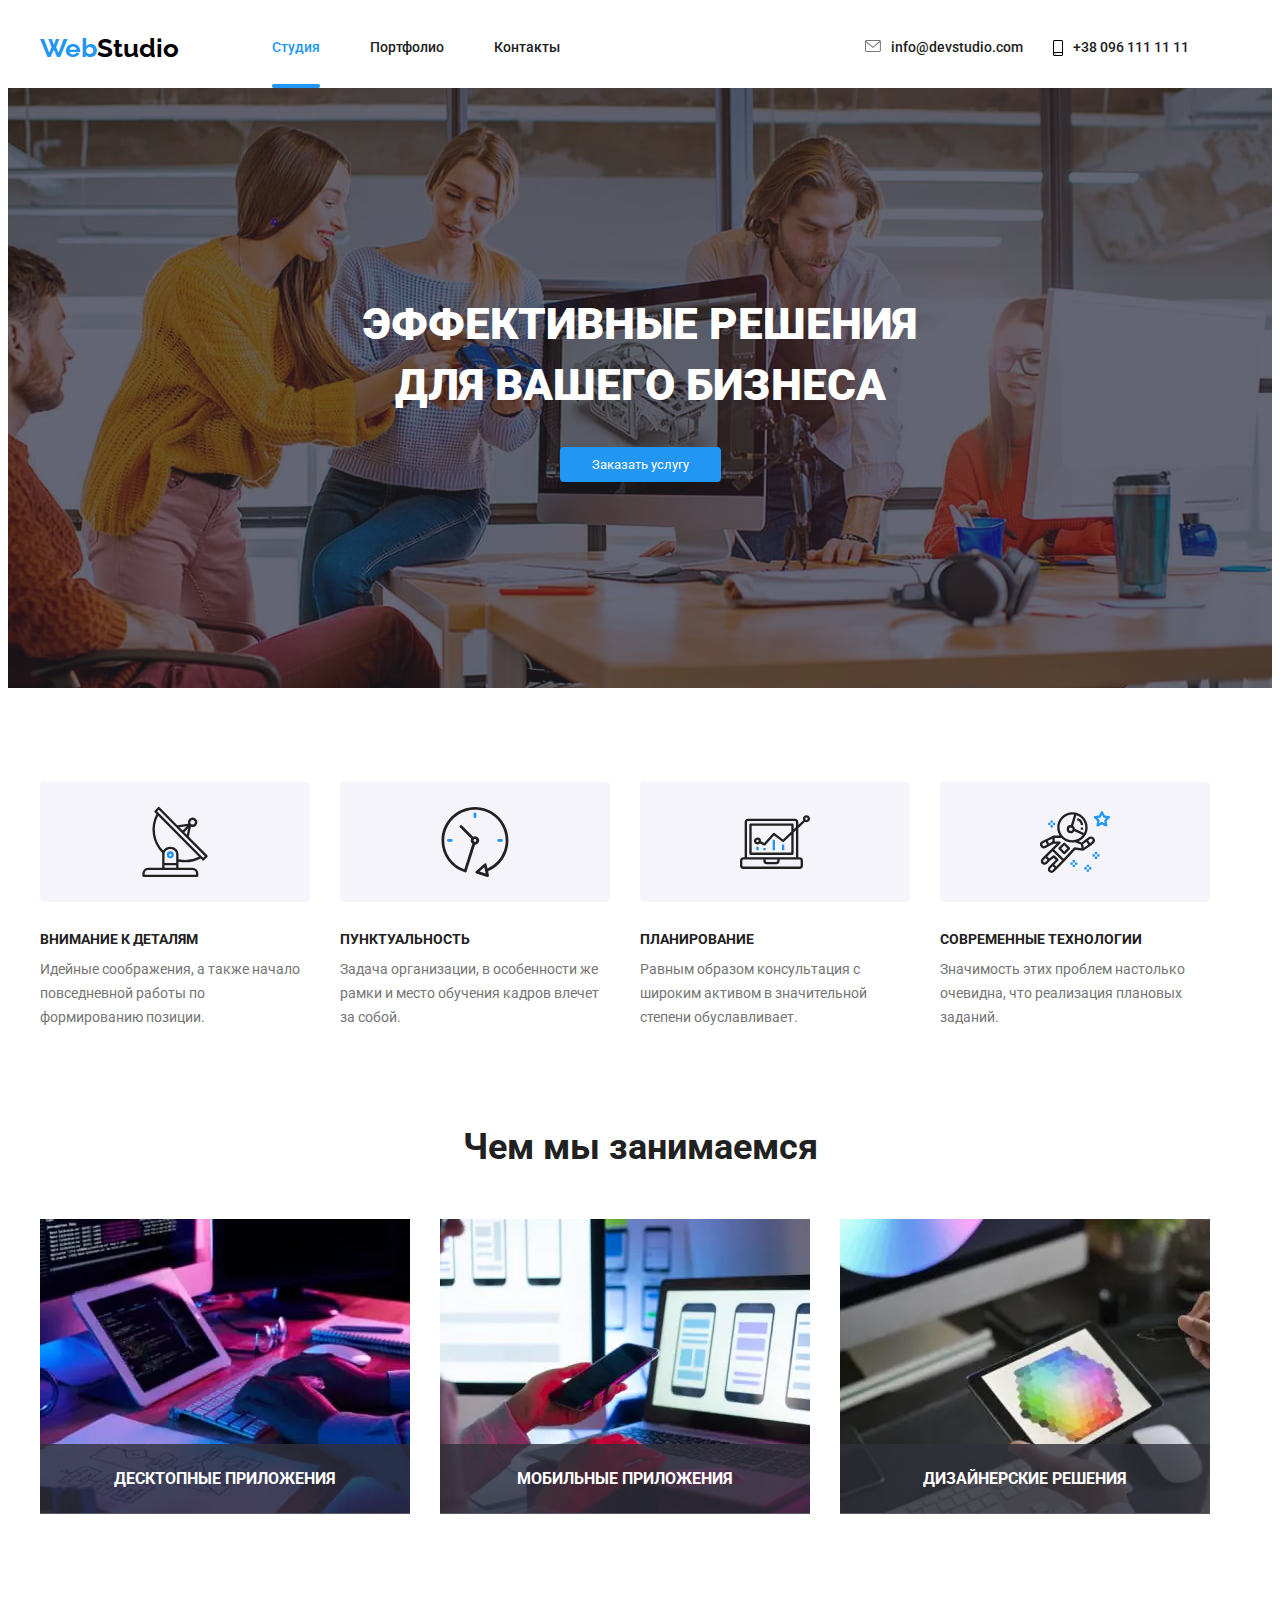
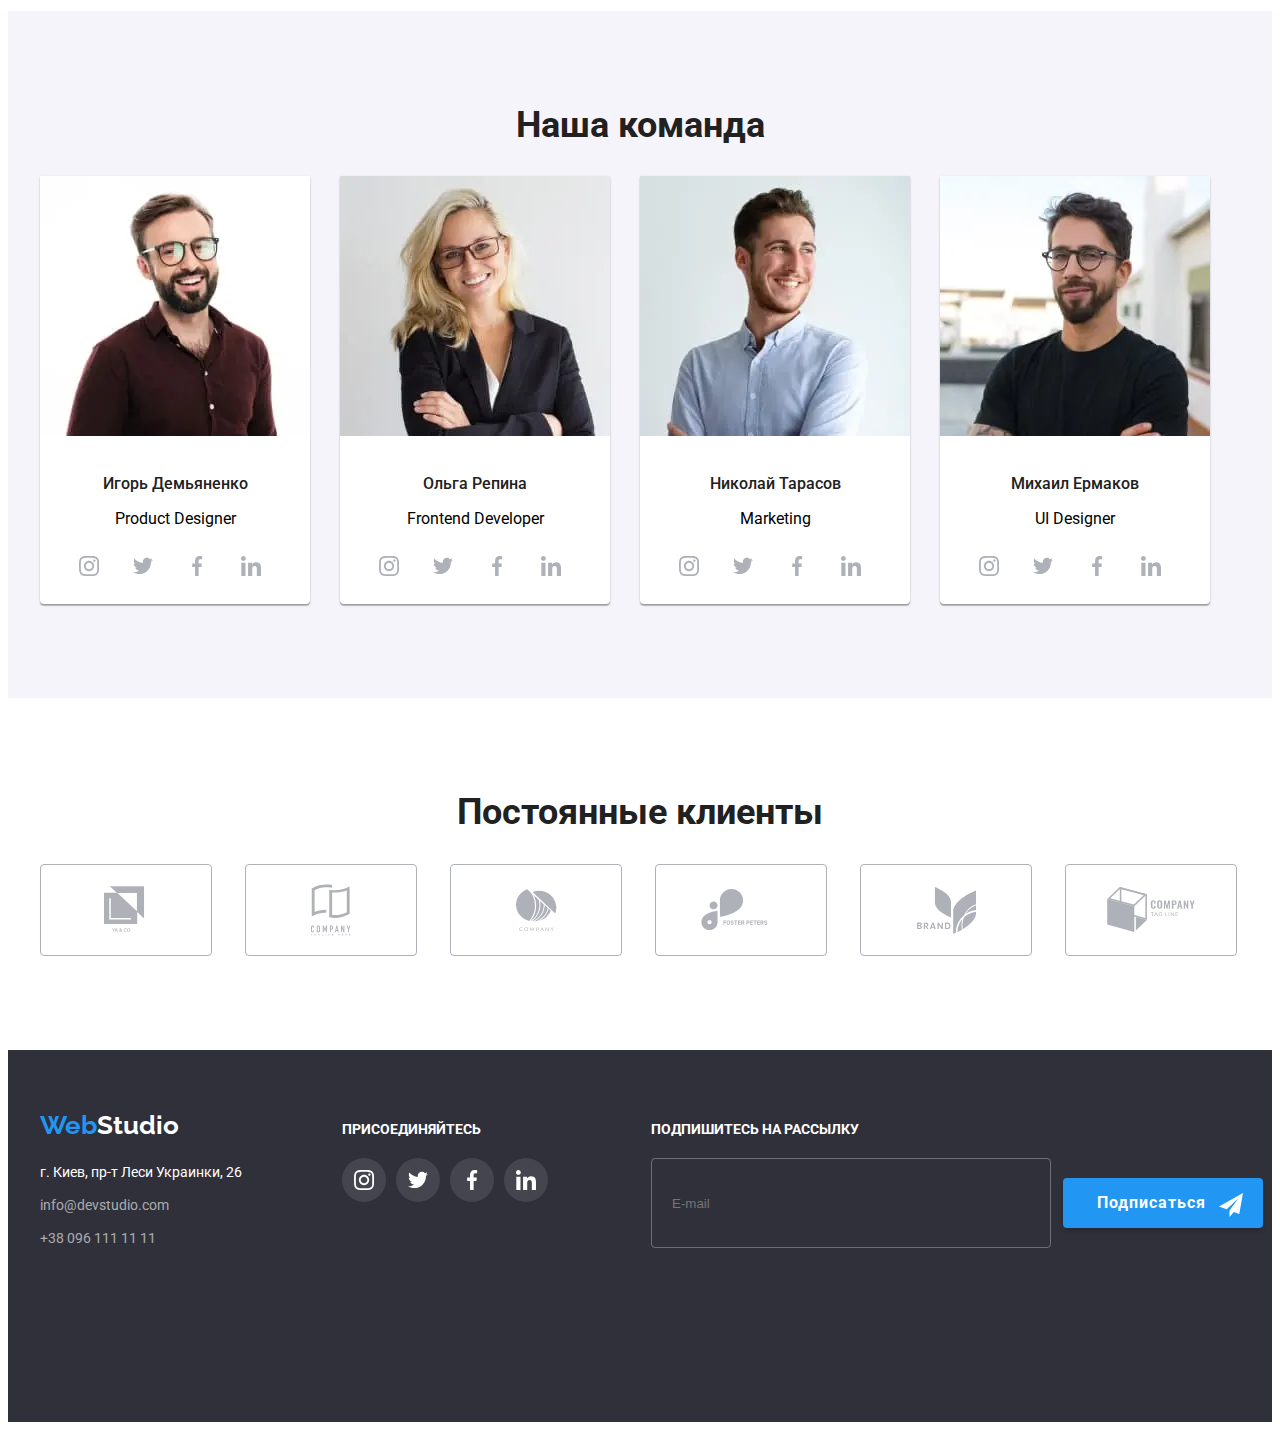
==== commit ba9186e8: "Правки_11_10_20_3" ====
--- a/index.html
+++ b/index.html
@@ -87,9 +87,9 @@
         <div class="container">
             <h2 class="caption">Чем мы занимаемся</h2>
             <ul class="caption__img list">
-                <li class="caption__li"><div class="caption__label"><img srcset="./images/box_1@1x.jpg 1x, ./images/box_1@2x.jpg 2x" src="./images/box_1@1x.jpg" width="370" /><div class="caption__block"><p class="caption__text">ДЕСКТОПНЫЕ ПРИЛОЖЕНИЯ</p></div></div></li>
-                <li class="caption__li"><div class="caption__label"><img srcset="./images/box_2@1x.jpg 1x, ./images/box_2@2x.jpg 2x" src="./images/box_2@1x.jpg" width="370" /><div class="caption__block"><p class="caption__text">МОБИЛЬНЫЕ ПРИЛОЖЕНИЯ</p></div></div></li>
-                <li class="caption__li"><div class="caption__label"><img srcset="./images/box_3@1x.jpg 1x, ./images/box_3@2x.jpg 2x" src="./images/box_3@1x.jpg" width="370" /><div class="caption__block"><p class="caption__text">ДИЗАЙНЕРСКИЕ РЕШЕНИЯ</p></div></div></li>
+                <li class="caption__li"><div class="caption__label"><picture><source srcset="./images/box_1@1x.webp 1x, ./images/box_1@2x.webp 2x"><img srcset="./images/box_1@1x.jpg 1x, ./images/box_1@2x.jpg 2x" src="./images/box_1@1x.jpg" width="370" /></picture><div class="caption__block"><p class="caption__text">ДЕСКТОПНЫЕ ПРИЛОЖЕНИЯ</p></div></div></li>
+                <li class="caption__li"><div class="caption__label"><picture><source srcset="./images/box_2@1x.webp 1x, ./images/box_2@2x.webp 2x"><img srcset="./images/box_2@1x.jpg 1x, ./images/box_2@2x.jpg 2x" src="./images/box_2@1x.jpg" width="370" /></picture><div class="caption__block"><p class="caption__text">МОБИЛЬНЫЕ ПРИЛОЖЕНИЯ</p></div></div></li>
+                <li class="caption__li"><div class="caption__label"><picture><source srcset="./images/box_3@1x.webp 1x, ./images/box_3@2x.webp 2x"><img srcset="./images/box_3@1x.jpg 1x, ./images/box_3@2x.jpg 2x" src="./images/box_3@1x.jpg" width="370" /></picture><div class="caption__block"><p class="caption__text">ДИЗАЙНЕРСКИЕ РЕШЕНИЯ</p></div></div></li>
             </ul>
         </div>
     </section>
@@ -97,7 +97,7 @@
     <div class="container">
             <h2 class="caption__second">Наша команда</h2>
             <ul class="team list">
-                <li class="team__img"><img srcset="./images/img_1@1x.jpg 1x, ./images/img_1@2x.jpg 2x" src="./images/img_1@1x.jpg" alt="Член нашей команды 1" class="img" widtn="270" />
+                <li class="team__img"><picture><source srcset="./images/img_1@1x.webp 1x, ./images/img_1@2x.webp 2x"><img srcset="./images/img_1@1x.jpg 1x, ./images/img_1@2x.jpg 2x" src="./images/img_1@1x.jpg" alt="Член нашей команды 1" class="img" widtn="270" /></picture>
                     <h3 class="team__name">Игорь Демьяненко</h3>
                         <p class="team__item" lang="en"><span class="team__proffesion">Product Designer</span></p>
                    <ul class="list social__list">
@@ -119,7 +119,7 @@
                          </li>
                     </ul> 
                     </li>
-                <li class="team__img"><img srcset="./images/img_2@1x.jpg 1x, ./images/img_2@2x.jpg 2x" src="./images/img_2@1x.jpg" alt="Член нашей команды 2" class="img" />
+                <li class="team__img"><picture><source srcset="./images/img_2@1x.webp 1x, ./images/img_2@2x.webp 2x"><img srcset="./images/img_2@1x.jpg 1x, ./images/img_2@2x.jpg 2x" src="./images/img_2@1x.jpg" alt="Член нашей команды 2" class="img" /></picture>
                     <h3 class="team__name">Ольга Репина</h3>
                         <p class="team__item" lang="en"><span class="team__proffesion">Frontend Developer</span></p>
                         <ul class="list social__list">
@@ -141,7 +141,7 @@
                               </li>
                          </ul> 
                     </li>
-                <li class="team__img"><img srcset="./images/img_3@1x.jpg 1x, ./images/img_3@2x.jpg 2x" src="./images/img_3@1x.jpg" alt="Член нашей команды 3" class="img" />
+                <li class="team__img"><picture><source srcset="./images/img_3@1x.webp 1x, ./images/img_3@2x.webp 2x"><img srcset="./images/img_3@1x.jpg 1x, ./images/img_3@2x.jpg 2x" src="./images/img_3@1x.jpg" alt="Член нашей команды 3" class="img" /></picture>
                     <h3 class="team__name">Николай Тарасов</h3>
                         <p class="team__item" lang="en"><span class="team__proffesion">Marketing</span></p>
                         <ul class="list social__list">
@@ -163,7 +163,7 @@
                               </li>
                          </ul> 
                     </li>
-                <li class="team__img"><img srcset="./images/img_4@1x.jpg 1x, ./images/img_4@2x.jpg 2x" src="./images/img_4@1x.jpg" alt="Член нашей команды 4" class="img" />
+                <li class="team__img"><picture><source srcset="./images/img_4@1x.webp 1x, ./images/img_4@2x.webp 2x"><img srcset="./images/img_4@1x.jpg 1x, ./images/img_4@2x.jpg 2x" src="./images/img_4@1x.jpg" alt="Член нашей команды 4" class="img" /></picture>
                         <h3 class="team__name">Михаил Ермаков</h3>
                         <p class="team__item" lang="en"><span class="team__proffesion">UI Designer</span></p>
                         <ul class="list social__list">
@@ -271,17 +271,15 @@
         <div class="form__field">
             <label class="form__label" for="comments">Комментарий</label>
             <textarea class="form__textarea" name="comments" id="comments" placeholder="Введите текст"></textarea></div>
-            <div class="form__modal checkbox ">
-                <label class="form__policy">Соглашаюсь с рассылкой и принимаю<a class="form__link" href="">Условия
-                    договора</a>
-                <input 
-                   type="checkbox" 
-                   name="checkbox" 
-                   class="form__check">
-                   <span class="form__checkbox">
+            <div class="custom-checkbox">
+                <label for="checkbox" class="agreement">
+                    <input type="checkbox" name="checkbox" id="checkbox" class="checkbox" />
+                    <span class="square"></span>
+                    <span class="agreement-text">Соглашаюсь на рассылку и принимаю
+                        <a href="" class="agreement-link">Условия договора</a>
                     </span>
                 </label>
-              </div>
+            </div>
         <div class="form__button"><button class="form__pressbutton" type="submit">Отправить</button></div>
     </form>
     </div>
--- a/css/main.min.css
+++ b/css/main.min.css
@@ -1,2 +1,2 @@
-.body{background:#fff;font-family:Roboto,sans-serif}a{text-decoration:none}.list{padding:0;margin:0;list-style:none}.container{width:100%;padding-left:15px;padding-right:15px;margin-right:auto;margin-left:auto}@media screen and (min-width: 480px){.container{width:480px}}@media screen and (min-width: 768px){.container{width:768px}}@media screen and (min-width: 1200px){.container{width:1200px}}button{font-family:inherit;border:none}button:focus{outline:none}@media screen and (max-width: 767px){.section{padding-top:60px}}@media screen and (min-width: 768px){.section{padding-top:60px;padding-bottom:60px}}@media screen and (min-width: 1200px){.section{padding-top:94px;padding-bottom:0;-webkit-box-sizing:inherit;box-sizing:inherit}}.section__first{text-align:center}@media screen and (max-width: 1199px){.section__first{display:none}}@media screen and (min-width: 1200px){.section__first{display:-webkit-box;display:-ms-flexbox;display:flex;padding-top:94px;padding-bottom:94px}}.section__second{background-color:#F5F4FA}@media screen and (max-width: 1199px){.section__second{padding-top:60px;padding-bottom:60px}}@media screen and (min-width: 1200px){.section__second{padding-top:94px;padding-bottom:94px}}.section__third{background-color:#ffffff;text-align:center;padding-top:94px}@media screen and (max-width: 1199px){.section__third{padding-top:60px;padding-bottom:60px}}@media screen and (min-width: 1200px){.section__third{padding-top:94px;padding-bottom:94px}}.header{position:relative}@media screen and (max-width: 767px){.logo{padding-top:16px;padding-bottom:16px;margin:0}}@media screen and (min-width: 768px){.logo{margin-right:88px}}@media screen and (min-width: 1200px){.logo{margin-right:93px}}.logo__title{color:#000;font-family:Raleway;font-weight:700;font-size:26px;line-height:1.19}@media screen and (max-width: 767px){.logo__title{font-size:24px;line-height:1.16}}.logo__header{color:#2196F3;font-family:Raleway;font-weight:700;font-size:26px;line-height:1.19}@media screen and (max-width: 767px){.logo__header{font-size:24px;line-height:1.16}}.nav__main{display:-webkit-box;display:-ms-flexbox;display:flex;-webkit-box-align:center;-ms-flex-align:center;align-items:center}.nav{font-family:Roboto,sans-serif;font-weight:500;font-size:14px;line-height:1.14;display:-webkit-box;display:-ms-flexbox;display:flex;-webkit-box-align:center;-ms-flex-align:center;align-items:center;position:relative}@media screen and (max-width: 767px){.nav{display:block;margin:0;font-weight:500;font-size:18px;line-height:1.16}}@media screen and (max-width: 479px){.nav__main{width:auto}}@media screen and (min-width: 768px){.nav__main{display:-webkit-box;display:-ms-flexbox;display:flex}}@media screen and (max-width: 767px){.nav__border{border-bottom:1px solid #ececec;width:100%}}.nav__border--portfolio{border-bottom:1px solid #ececec;width:100%}@media screen and (max-width: 767px){.nav__item{display:-webkit-box;display:-ms-flexbox;display:flex;-ms-flex-wrap:wrap;flex-wrap:wrap;-webkit-box-pack:center;-ms-flex-pack:center;justify-content:center;margin:0;width:100%}}@media screen and (min-width: 768px){.nav__item{margin-right:50px}.nav__item:last-child{margin-right:0px}.nav__item:first-child{margin-left:0px}}.nav__title{color:#212121;padding-bottom:32px;padding-top:32px;display:block;-webkit-transition:250ms cubic-bezier(0.4, 0, 0.2, 1);transition:250ms cubic-bezier(0.4, 0, 0.2, 1)}@media screen and (max-width: 767px){.nav__title{display:block;padding:0;margin-bottom:40px;color:#212121}}.nav__title:hover{color:#2196F3}.nav__title:focus{color:#2196F3}.current{color:#2196F3;position:relative}.current::after{content:"";display:block;width:100%;height:4px;border-radius:2px;background-color:#2196F3;position:absolute;left:0;bottom:0}@media screen and (max-width: 767px){.current::after{top:24px}}@media screen and (max-width: 767px){.menu-container.is-open{display:block;text-align:center}}@media screen and (max-width: 767px){.menu-container{background-color:#ffffff;display:none;position:absolute;top:100%;left:0;width:100%;padding-bottom:60px;padding-top:60px;text-align:center}}@media screen and (min-width: 768px){.menu-container{display:-webkit-box;display:-ms-flexbox;display:flex;-webkit-box-pack:justify;-ms-flex-pack:justify;justify-content:space-between;-webkit-box-align:center;-ms-flex-align:center;align-items:center;margin-left:auto;align-items:center}}@media screen and (min-width: 1200px){.menu-container{display:-webkit-box;display:-ms-flexbox;display:flex;-webkit-box-pack:justify;-ms-flex-pack:justify;justify-content:space-between;-webkit-box-align:center;-ms-flex-align:center;align-items:center;margin-left:auto;-webkit-box-align:baseline;-ms-flex-align:baseline;align-items:baseline}}@media screen and (max-width: 767px){.menu__button{display:-webkit-inline-box;display:-ms-inline-flexbox;display:inline-flex;margin-left:auto;padding:0;border:none;background-color:transparent;-webkit-transition:250ms cubic-bezier(0.4, 0, 0.2, 1);transition:250ms cubic-bezier(0.4, 0, 0.2, 1)}.menu__button:hover{fill:#2196F3}.menu__button:focus{fill:#2196F3}}@media screen and (min-width: 768px){.menu__button{display:none}}@media screen and (min-width: 1200px){.menu__button{display:none}}@media screen and (max-width: 767px){.menu__button .icon__cross{display:none}}@media screen and (max-width: 767px){.menu__button.is-open .icon__cross{display:block}}@media screen and (max-width: 767px){.menu__button.is-open .icon__menu{display:none}}@media screen and (max-width: 767px){.contacts{display:block;text-align:center}}@media screen and (min-width: 768px){.contacts{display:block;margin-left:84px}}@media screen and (min-width: 1200px){.contacts{display:-webkit-box;display:-ms-flexbox;display:flex;margin-left:auto}}.contacts__item{display:-webkit-box;display:-ms-flexbox;display:flex;color:#212121;font-weight:500;font-size:14px;line-height:1.14;-webkit-transition:250ms cubic-bezier(0.4, 0, 0.2, 1);transition:250ms cubic-bezier(0.4, 0, 0.2, 1)}@media screen and (max-width: 767px){.contacts__item{display:block;margin:0;margin-bottom:16px;font-weight:500;font-size:18px;line-height:1.16;color:#757575}}@media screen and (min-width: 768px){.contacts__item{margin-top:10px}}@media screen and (min-width: 1200px){.contacts__item{margin:0}}.contacts__item:hover{color:#2196F3}.contacts__item:focus{color:#2196F3}.contacts__item:hover .contacts__envelope{fill:#2196F3}.contacts__item:last-child(2n){margin-bottom:0}.contacts__envelope{width:16px;height:12px;margin-right:10px;-webkit-box-align:center;-ms-flex-align:center;align-items:center;fill:#757575;-webkit-transition:250ms cubic-bezier(0.4, 0, 0.2, 1);transition:250ms cubic-bezier(0.4, 0, 0.2, 1)}.contacts__smartphone{width:10px;height:16px;margin-right:10px;margin-left:30px;vertical-align:middle;fill:var(--title-text-color);-webkit-transition:250ms cubic-bezier(0.4, 0, 0.2, 1);transition:250ms cubic-bezier(0.4, 0, 0.2, 1)}@media screen and (max-width: 767px){.contacts__smartphone{margin-left:0}}@media screen and (min-width: 768px){.contacts__smartphone{margin-left:0}}@media screen and (min-width: 1200px){.contacts__smartphone{margin-left:30px}}.contacts__item:hover .contacts__smartphone{fill:#2196F3}@media screen and (max-width: 767px){.contacts__item:not(:last-child){margin-bottom:16px}}@media screen and (max-width: 767px){.contacts__ul{display:inline-block;margin-right:auto;margin-left:auto}}@media screen and (min-width: 1200px){.contacts__block{margin-left:305px}}.hero__title{color:#fff;font-weight:900;text-transform:uppercase;text-align:center;margin:0px;margin-bottom:30px}@media screen and (max-width: 767px){.hero__title{font-size:26px;line-height:1.61}}@media screen and (min-width: 1200px){.hero__title{font-weight:900;font-size:44px;line-height:1.4}}.overlay{display:-webkit-box;display:-ms-flexbox;display:flex;-webkit-box-orient:vertical;-webkit-box-direction:normal;-ms-flex-direction:column;flex-direction:column;-webkit-box-pack:center;-ms-flex-pack:center;justify-content:center;-webkit-box-align:center;-ms-flex-align:center;align-items:center;max-width:1600px;height:600px;margin-right:auto;margin-left:auto;background-color:#2F303A}@media screen and (min-device-pixel-ratio: 1), screen and (-webkit-min-device-pixel-ratio: 1), screen and (min-resolution: 96dpi), screen and (min-resolution: 1dppx){.overlay{background-image:-webkit-gradient(linear, left top, right top, from(rgba(47,48,58,0.4)), to(rgba(47,48,58,0.4))),url(../images/hero_1@1x.jpg);background-image:linear-gradient(to right, rgba(47,48,58,0.4), rgba(47,48,58,0.4)),url(../images/hero_1@1x.jpg);background-size:cover;background-repeat:no-repeat;background-position:center}}@media screen and (min-device-pixel-ratio: 2), screen and (-webkit-min-device-pixel-ratio: 2), screen and (min-resolution: 192dpi), screen and (min-resolution: 2dppx){.overlay{background-image:-webkit-gradient(linear, left top, right top, from(rgba(47,48,58,0.4)), to(rgba(47,48,58,0.4))),url(../images/hero_2@2x.jpg);background-image:linear-gradient(to right, rgba(47,48,58,0.4), rgba(47,48,58,0.4)),url(../images/hero_2@2x.jpg);background-size:cover;background-repeat:no-repeat;background-position:center}}@media screen and (max-width: 767px){.overlay{width:auto;height:400px}}@media screen and (min-width: 768px){.overlay{max-width:100%;height:400px}}@media screen and (min-width: 1200px){.overlay{max-width:100%;height:600px}}.hero{text-align:center}@media screen and (min-width: 480px){.hero{padding-right:15px;padding-left:15px}}@media screen and (min-width: 768px){.hero{padding-right:15px;padding-left:15px;padding-top:0px}}@media screen and (min-width: 1200px){.hero{padding-right:15px;padding-left:15px;padding-top:0px}}.button__hero{display:inline-block;color:#fff;background-color:#2196F3;border-radius:4px;padding:10px 32px;text-align:center;cursor:pointer}@media screen and (max-width: 767px){.advantages{display:block}}@media screen and (min-width: 768px){.advantages{display:-webkit-box;display:-ms-flexbox;display:flex;-ms-flex-wrap:wrap;flex-wrap:wrap;margin:-15px}}@media screen and (min-width: 1200px){.advantages{display:-webkit-box;display:-ms-flexbox;display:flex;-ms-flex-wrap:nowrap;flex-wrap:nowrap}}.tumb::before{display:block;content:"";height:120px;background-color:#F5F4FA;border-radius:4px;background-size:70px;background-repeat:no-repeat;background-position:center;margin-bottom:30px;-webkit-box-pack:center;-ms-flex-pack:center;justify-content:center}.tumb:nth-child(1)::before{background-image:url(../images/antenna-1.svg)}.tumb:nth-child(2)::before{background-image:url(../images/clock-1.svg)}.tumb:nth-child(3)::before{background-image:url(../images/diagram-1.svg)}.tumb:nth-child(4)::before{background-image:url(../images/astronaut-1.svg)}.icon{width:270px;height:120px;background-color:#F5F4FA}@media screen and (max-width: 767px){.tumb{margin-right:0}}@media screen and (min-width: 768px){.tumb{margin:15px;width:calc((100% - 2 * 30px) / 2)}}@media screen and (min-width: 1200px){.tumb{display:inline-block;width:calc((100% - 4 * 30px) / 4);width:270px;height:251px}}.tumb__title{color:#212121;font-weight:700;font-size:14px;line-height:1.14;margin:0px;margin-bottom:10px;text-transform:uppercase}@media screen and (max-width: 767px){.tumb__title{text-align:center}}@media screen and (min-width: 768px){.tumb__title{text-align:left}}.tumb__text{color:#757575;font-weight:400;font-size:14px;line-height:1.7;margin:0}@media screen and (max-width: 767px){.tumb__text{margin-bottom:30px}}@media screen and (min-width: 768px){.tumb__text{margin-bottom:0}}.caption{display:inline-block;color:#212121;font-weight:700;margin-top:0px;margin-bottom:50px}@media screen and (min-width: 480px){.caption{margin-bottom:0;font-size:28px;line-height:1.17}}@media screen and (min-width: 1200px){.caption{display:inline-block;margin-bottom:50px;font-size:36px;line-height:1.16}}.caption__img{display:-webkit-box;display:-ms-flexbox;display:flex}.caption__li{margin-right:30px;position:relative}@media screen and (max-width: 767px){.caption__li{display:none}}.caption__label{position:relative;margin:0;padding:0}.caption__block{display:-webkit-box;display:-ms-flexbox;display:flex;-webkit-box-pack:center;-ms-flex-pack:center;justify-content:center;-webkit-box-align:center;-ms-flex-align:center;align-items:center;position:absolute;width:100%;height:70px;background-color:rgba(47,48,58,0.8);bottom:3px;right:0}.caption__text{margin:0;font-style:normal;font-weight:700;text-transform:uppercase;line-height:1.2;text-align:center;color:#fff}.caption .caption__label>img{display:block}.caption__third{display:inline-block;color:#212121;font-weight:700;font-size:36px;line-height:1.16;margin-top:0px;margin-bottom:50px}@media screen and (max-width: 1199px){.caption__third{margin-bottom:30px;font-size:28px;line-height:1.17}}@media screen and (min-width: 1200px){.caption__third{margin-bottom:30px;font-size:36px;line-height:1.16}}.caption__second{color:#212121;font-weight:700;margin-top:0px;margin-bottom:50px;text-align:center}@media screen and (min-width: 768px){.caption__second{margin:0;margin-bottom:30px;font-size:28px;line-height:1.17}}@media screen and (min-width: 1200px){.caption__second{margin-bottom:30px;font-size:36px;line-height:1.16}}@media screen and (max-width: 767px){.team{display:block}}@media screen and (min-width: 768px){.team{display:-webkit-box;display:-ms-flexbox;display:flex;-ms-flex-wrap:wrap;flex-wrap:wrap;margin:-15px}}@media screen and (min-width: 1200px){.team{display:-webkit-box;display:-ms-flexbox;display:flex;-ms-flex-wrap:wrap;flex-wrap:wrap}}.team__img{margin-right:30px;background-color:#fff;-webkit-box-shadow:0px 1px 3px rgba(0,0,0,0.12),0px 1px 1px rgba(0,0,0,0.14),0px 2px 1px rgba(0,0,0,0.2);box-shadow:0px 1px 3px rgba(0,0,0,0.12),0px 1px 1px rgba(0,0,0,0.14),0px 2px 1px rgba(0,0,0,0.2);border-radius:0px 0px 4px 4px;-webkit-box-pack:center;-ms-flex-pack:center;justify-content:center}@media screen and (max-width: 767px){.team__img{display:block;margin:0;width:100%;height:622px;margin-top:30px}}@media screen and (min-width: 768px){.team__img{margin:15px;width:calc((100% - 2 * 30px) / 2);height:536px}}@media screen and (min-width: 1200px){.team__img{width:270px;height:428px}}.team__img:last-child{margin-right:0px}.team__item{margin:0px;margin-top:10px;text-align:center}.team__proffesion{display:inline-block;color:var(--title-text-color);font-weight:400;font-size:16px;line-height:1.2;margin-bottom:16px}.team__name{color:#212121;font-style:normal;font-weight:500;font-size:16px;line-height:1.8;margin-top:30px;margin-bottom:0px;text-align:center}@media screen and (max-width: 767px){.img{width:100%;height:460px}}@media screen and (min-width: 768px){.img{width:100%;height:374px}}@media screen and (min-width: 1200px){.img{width:100%;height:260px}}.social{margin-right:10px;-webkit-transition:-webkit-transform 250ms cubic-bezier(0.4, 0, 0.2, 1);transition:-webkit-transform 250ms cubic-bezier(0.4, 0, 0.2, 1);transition:transform 250ms cubic-bezier(0.4, 0, 0.2, 1);transition:transform 250ms cubic-bezier(0.4, 0, 0.2, 1), -webkit-transform 250ms cubic-bezier(0.4, 0, 0.2, 1)}.social:not(:last-child){margin-right:10px}.social__link{display:-webkit-box;display:-ms-flexbox;display:flex;-webkit-box-pack:center;-ms-flex-pack:center;justify-content:center;-webkit-box-align:center;-ms-flex-align:center;align-items:center;content:"";width:44px;height:44px;background-color:#fff;border-radius:50%;background-position:center;background-size:contain;fill:#AFB1B8;-webkit-transition:250ms cubic-bezier(0.4, 0, 0.2, 1);transition:250ms cubic-bezier(0.4, 0, 0.2, 1)}@media screen and (max-width: 767px){.social__link{margin-bottom:24px;margin:0}}@media screen and (min-width: 768px){.social__link{margin-bottom:24px;margin:0}}.social__link:hover{background-color:#2196F3;fill:#fff}.social__icon{width:20px;height:20px}.social__list{display:-webkit-box;display:-ms-flexbox;display:flex;-webkit-box-pack:center;-ms-flex-pack:center;justify-content:center;margin-bottom:30px}@media screen and (max-width: 767px){.social__list{margin:0}}@media screen and (min-width: 768px){.social__list{margin:0}}.company{display:-webkit-box;display:-ms-flexbox;display:flex;-webkit-box-pack:center;-ms-flex-pack:center;justify-content:center;padding-bottom:94px}@media screen and (max-width: 767px){.company{margin:-15px;-ms-flex-wrap:wrap;flex-wrap:wrap;padding-bottom:0}}@media screen and (min-width: 768px){.company{-ms-flex-wrap:wrap;flex-wrap:wrap;margin:-15px;padding-bottom:0}}@media screen and (min-width: 1200px){.company{-ms-flex-wrap:nowrap;flex-wrap:nowrap}}.company__item{margin-right:30px}@media screen and (max-width: 767px){.company__item{margin:15px;width:calc(50% - 30px)}}@media screen and (min-width: 768px){.company__item{margin:15px;width:calc((100% - 3 * 30px) / 3)}}.company__link{display:-webkit-box;display:-ms-flexbox;display:flex;-webkit-box-pack:center;-ms-flex-pack:center;justify-content:center;-webkit-box-align:center;-ms-flex-align:center;align-items:center;content:"";width:170px;height:90px;border:solid 1px;background-color:#fff;background-position:center;background-size:contain;border:1px solid #AFB1B8;border-radius:4px;-webkit-transition:250ms cubic-bezier(0.4, 0, 0.2, 1);transition:250ms cubic-bezier(0.4, 0, 0.2, 1)}@media screen and (max-width: 767px){.company__link{width:auto}}@media screen and (min-width: 768px){.company__link{width:226px}}@media screen and (min-width: 1200px){.company__link{width:170px}}.company__icon{fill:#AFB1B8;-webkit-transition:250ms cubic-bezier(0.4, 0, 0.2, 1);transition:250ms cubic-bezier(0.4, 0, 0.2, 1)}.company__link:hover{border-color:#2196F3}.company__link:hover .company__icon{fill:#2196F3}.footer{background:#2F303A}@media screen and (max-width: 767px){.footer{height:603px;padding-top:60px;padding-bottom:60px}}@media screen and (min-width: 768px){.footer{height:463px;padding-top:0}}@media screen and (min-width: 1200px){.footer{height:252px;padding-bottom:60px;padding-top:60px}}@media screen and (max-width: 767px){.footer__flex{display:block;text-align:center;-webkit-box-align:baseline;-ms-flex-align:baseline;align-items:baseline}}@media screen and (min-width: 1200px){.footer__flex{display:-webkit-box;display:-ms-flexbox;display:flex;-webkit-box-align:baseline;-ms-flex-align:baseline;align-items:baseline}}@media screen and (min-width: 768px){.wrapper{display:-webkit-box;display:-ms-flexbox;display:flex;-webkit-box-align:baseline;-ms-flex-align:baseline;align-items:baseline;-ms-flex-pack:distribute;justify-content:space-around;margin-bottom:60px}}@media screen and (min-width: 1200px){.wrapper{display:-webkit-box;display:-ms-flexbox;display:flex;-webkit-box-align:baseline;-ms-flex-align:baseline;align-items:baseline;-webkit-box-pack:left;-ms-flex-pack:left;justify-content:left;margin:0}}@media screen and (max-width: 767px){.address{margin-right:0px}}@media screen and (min-width: 768px){.address{width:232px;margin-right:165px;margin-top:60px}}@media screen and (min-width: 1200px){.address{display:block;margin:0;margin-right:70px}}.address__footer{display:block;font-family:roboto, sans-serif;font-style:normal;font-weight:400;font-size:14px;line-height:1.7;color:#FFFFFF}@media screen and (max-width: 767px){.address__footer{text-align:center;margin:0;width:auto}}@media screen and (min-width: 768px){.address__footer{text-align:center;margin:0;width:232px}}@media screen and (min-width: 1200px){.address__footer{text-align:left;margin:0;width:232px}}.address__item{display:block;margin-top:9px}.address__contacts{font-family:Roboto, sans-serif;font-weight:400;font-size:14px;line-height:1.7;color:rgba(255,255,255,0.6)}@media screen and (max-width: 767px){.character{margin-bottom:20px;display:block;text-align:center;width:auto}}@media screen and (min-width: 768px){.character{margin-bottom:20px;display:block;text-align:center;width:232px}}@media screen and (min-width: 1200px){.character{margin-bottom:20px;display:inline-block;text-align:left;width:232px}}.character__header{color:#2196F3;font-family:Raleway;font-weight:700;font-size:26px;line-height:1.2}.character__footer{color:#fff;font-family:Raleway, sans-serif;font-weight:700;font-size:26px;line-height:1.2}.invitation{margin-right:93px}@media screen and (max-width: 767px){.invitation{margin:0;margin-top:60px}}@media screen and (min-width: 768px){.invitation{margin-right:89px;margin-top:65px}}@media screen and (min-width: 1200px){.invitation{margin:0;margin-right:93px}}.invitation__item{font-family:Roboto;font-weight:700;font-size:14px;line-height:1.14;color:#fff;margin:0px}@media screen and (max-width: 477px){.invitation__item{display:block;text-align:center;width:auto}}@media screen and (max-width: 1199px){.invitation__item{display:block;text-align:center}}@media screen and (min-width: 1200px){.invitation__item{display:-webkit-box;display:-ms-flexbox;display:flex;text-align:left}}.favicon{display:-webkit-box;display:-ms-flexbox;display:flex;-webkit-box-align:center;-ms-flex-align:center;align-items:center;margin-top:20px}@media screen and (max-width: 767px){.favicon{margin-top:20px;display:-webkit-box;display:-ms-flexbox;display:flex;-webkit-box-pack:center;-ms-flex-pack:center;justify-content:center}}.favicon__item{margin-right:10px}.favicon__link{display:-webkit-box;display:-ms-flexbox;display:flex;-webkit-box-pack:center;-ms-flex-pack:center;justify-content:center;-webkit-box-align:center;-ms-flex-align:center;align-items:center;content:"";width:44px;height:44px;background:rgba(255,255,255,0.1);fill:#fff;border-radius:50%;background-position:center;background-size:contain;-webkit-transition:250ms cubic-bezier(0.4, 0, 0.2, 1);transition:250ms cubic-bezier(0.4, 0, 0.2, 1)}.favicon__footer{width:20px;height:20px}.favicon:last-child{margin-right:0px}.favicon__link:hover{background-color:#2196F3}.mailing{display:-webkit-box;display:-ms-flexbox;display:flex;-webkit-box-orient:vertical;-webkit-box-direction:normal;-ms-flex-direction:column;flex-direction:column;font-weight:700;font-size:14px;line-height:1.14;color:#fff;margin:0px;margin-bottom:20px}@media screen and (max-width: 1199px){.mailing{display:block;-webkit-box-pack:center;-ms-flex-pack:center;justify-content:center;margin-top:60px}}@media screen and (min-width: 1200px){.mailing{display:-webkit-box;display:-ms-flexbox;display:flex;-webkit-box-orient:vertical;-webkit-box-direction:normal;-ms-flex-direction:column;flex-direction:column;margin:0px;margin-bottom:20px}}.mailing__text{margin:0}@media screen and (max-width: 1199px){.mailing__text{text-align:center}}@media screen and (min-width: 1200px){.mailing__text{text-align:left}}@media screen and (max-width: 1199px){.mailing__flex{display:block;text-align:center}}@media screen and (min-width: 1200px){.mailing__flex{display:-webkit-box;display:-ms-flexbox;display:flex;-webkit-box-orient:horizontal;-webkit-box-direction:normal;-ms-flex-direction:row;flex-direction:row;-webkit-box-pack:center;-ms-flex-pack:center;justify-content:center;-webkit-box-align:baseline;-ms-flex-align:baseline;align-items:baseline}}.mailing__footer{margin-bottom:4px;font-style:normal;font-weight:normal;font-size:12px;line-height:14px;letter-spacing:0.01em;color:#757575}@media screen and (max-width: 1199px){.mailing__footer{display:block;-webkit-box-pack:center;-ms-flex-pack:center;justify-content:center}}@media screen and (min-width: 1200px){.mailing__footer{display:-webkit-box;display:-ms-flexbox;display:flex}}.mailing__subscribe{border:1px solid rgba(255,255,255,0.3);border-radius:4px;background-color:transparent;color:#fff;width:auto;height:50px;padding-left:10px}@media screen and (min-width: 480px) and (max-width: 1199px){.mailing__subscribe{width:450px;-webkit-box-pack:center;-ms-flex-pack:center;justify-content:center}}@media screen and (min-width: 1200px){.mailing__subscribe{height:48px;width:358px;padding:20px}}@media screen and (max-width: 1199px){.mailing__button{margin-left:0px}}@media screen and (min-width: 1200px){.mailing__button{margin-left:12px}}.mailing__pressbutton{width:auto;height:auto;-webkit-box-align:center;-ms-flex-align:center;align-items:center;text-align:center;font-style:normal;font-weight:bold;font-size:16px;line-height:1.9;letter-spacing:0.06em;-webkit-box-pack:center;-ms-flex-pack:center;justify-content:center;background-color:#2196F3;-webkit-box-shadow:0px 4px 4px rgba(0,0,0,0.15);box-shadow:0px 4px 4px rgba(0,0,0,0.15);border-radius:4px;border:none;color:#fff;cursor:pointer;padding-right:29px;position:relative}@media screen and (max-width: 1199px){.mailing__pressbutton{width:200px;height:50px;display:-webkit-inline-box;display:-ms-inline-flexbox;display:inline-flex;margin-top:20px}}@media screen and (min-width: 1200px){.mailing__pressbutton{width:200px;height:50px;display:-webkit-inline-box;display:-ms-inline-flexbox;display:inline-flex;margin:0}}.mailing__telegram{position:absolute;display:inline-block;fill:#ffffff;top:30%;right:10%;width:24px;height:24px;margin-left:10px}.backdrop{position:fixed;top:0;left:0;width:100%;height:100%;background-color:rgba(0,0,0,0.2);z-index:100}.modal{position:absolute;top:50%;left:50%;-webkit-transform:translate(-50%, -50%);transform:translate(-50%, -50%);background:#fff;-webkit-box-shadow:0px 1px 3px rgba(0,0,0,0.12),0px 1px 1px rgba(0,0,0,0.14),0px 2px 1px rgba(0,0,0,0.2);box-shadow:0px 1px 3px rgba(0,0,0,0.12),0px 1px 1px rgba(0,0,0,0.14),0px 2px 1px rgba(0,0,0,0.2);border-radius:4px;opacity:1;padding:40px}@media screen and (max-width: 767px){.modal{width:450px;height:609px}}@media screen and (min-width: 768px){.modal{width:450px;height:609px}}@media screen and (min-width: 1200px){.modal{width:528px;height:581px}}.modal__button{display:-webkit-inline-box;display:-ms-inline-flexbox;display:inline-flex;position:absolute;-webkit-box-align:center;-ms-flex-align:center;align-items:center;width:30px;height:30px;background-color:#ffffff;border:1px solid rgba(0,0,0,0.1);border-radius:50%;right:8px;top:8px;cursor:pointer}.modal__button:hover,.modal__button:focus{fill:#2196F3;-webkit-transition:250ms cubic-bezier(0.4, 0, 0.2, 1);transition:250ms cubic-bezier(0.4, 0, 0.2, 1)}.modal__close{width:18px;height:18px}.is-hidden{visibility:hidden}@media screen and (max-width: 767px){.form{width:370px;margin-right:auto;margin-left:auto}}@media screen and (min-width: 768px){.form{width:370px;margin-right:auto;margin-left:auto}}@media screen and (min-width: 1200px){.form{width:448px;margin-right:auto;margin-left:auto}}.form__text{font-style:normal;font-weight:700;text-align:center;letter-spacing:0.03em;color:#212121;margin:0;margin-bottom:30px}@media screen and (max-width: 767px){.form__text{font-size:20px;line-height:1,5px}}@media screen and (min-width: 768px){.form__text{font-size:20px;line-height:1,5px}}@media screen and (min-width: 1200px){.form__text{font-size:20px;line-height:1,15px}}.form__field{display:-webkit-box;display:-ms-flexbox;display:flex;-webkit-box-orient:vertical;-webkit-box-direction:normal;-ms-flex-direction:column;flex-direction:column;position:relative}.form__label{font-style:normal;font-weight:400;font-size:12px;line-height:0.85;letter-spacing:0.01em;color:#757575;background-color:#fff;position:absolute;top:-16px;left:0px}.form__wrap{position:relative}.form__input{margin:0;height:40px;border:1px solid rgba(33,33,33,0.2);-webkit-box-sizing:border-box;box-sizing:border-box;border-radius:4px;width:100%;padding-left:32px;font-family:inherit;color:#000;margin-bottom:28px}.form__icon{position:absolute;left:12px;top:19%;display:inline-block;fill:#000}.form__textarea{display:-webkit-box;display:-ms-flexbox;display:flex;-webkit-box-orient:vertical;-webkit-box-direction:normal;-ms-flex-direction:column;flex-direction:column;width:100%;height:120px;resize:none;margin-bottom:20px;padding-top:12px;padding-bottom:12px;padding-left:16px;padding-right:16px;border:1px solid rgba(33,33,33,0.2);-webkit-box-sizing:border-box;box-sizing:border-box;border-radius:4px;color:#000;margin:0}.form__modal{display:-webkit-box;display:-ms-flexbox;display:flex;-webkit-box-orient:horizontal;-webkit-box-direction:normal;-ms-flex-direction:row;flex-direction:row;-webkit-box-pack:center;-ms-flex-pack:center;justify-content:center;position:relative}.form__checkbox{position:absolute;background-image:url(../images/icon-check.svg);width:16px;height:15px;border-radius:4px;border:2px solid #212121;left:13px;top:18px;cursor:pointer;-webkit-box-pack:start;-ms-flex-pack:start;justify-content:start;text-align:center}.form__check{position:absolute;visibility:hidden;clip:rect(0 0 0 0);width:1px;height:1px;margin:-1px}.form__link{color:#2196F3;border-bottom:1px solid #2196F3;display:inline-block;line-height:0.85;text-decoration:underline}.form__button{display:-webkit-box;display:-ms-flexbox;display:flex;-webkit-box-pack:center;-ms-flex-pack:center;justify-content:center}.form__pressbutton{width:200px;height:50px;background:#2196F3;-webkit-box-shadow:0px 4px 4px rgba(0,0,0,0.15);box-shadow:0px 4px 4px rgba(0,0,0,0.15);border:none;border-radius:4px;color:#fff;font-family:Roboto;font-style:normal;font-weight:700;font-size:16px;line-height:0,53;cursor:pointer;margin-top:30px}.form__policy{line-height:0.58;color:#757575;display:-webkit-box;display:-ms-flexbox;display:flex;-webkit-box-orient:horizontal;-webkit-box-direction:normal;-ms-flex-direction:row;flex-direction:row;-webkit-box-pack:start;-ms-flex-pack:start;justify-content:flex-start;-webkit-box-align:start;-ms-flex-align:start;align-items:flex-start;-webkit-box-align:baseline;-ms-flex-align:baseline;align-items:baseline;margin-top:20px}@media screen and (max-width: 1199px){.form__policy{font-size:12px;line-height:1.16}}.form__wrap:focus-within>.form__icon{fill:#2196F3;-webkit-transition:250ms cubic-bezier(0.4, 0, 0.2, 1);transition:250ms cubic-bezier(0.4, 0, 0.2, 1)}.form__input:focus{outline:none;border:1px solid #2196F3;border-radius:4px;cursor:pointer;-webkit-transition:250ms cubic-bezier(0.4, 0, 0.2, 1);transition:250ms cubic-bezier(0.4, 0, 0.2, 1)}.form__textarea::-webkit-input-placeholder{font-style:normal;font-weight:400;font-size:12px;line-height:0.85;letter-spacing:0.01em;color:rgba(117,117,117,0.5)}.form__textarea:-ms-input-placeholder{font-style:normal;font-weight:400;font-size:12px;line-height:0.85;letter-spacing:0.01em;color:rgba(117,117,117,0.5)}.form__textarea::-ms-input-placeholder{font-style:normal;font-weight:400;font-size:12px;line-height:0.85;letter-spacing:0.01em;color:rgba(117,117,117,0.5)}.form__textarea::placeholder{font-style:normal;font-weight:400;font-size:12px;line-height:0.85;letter-spacing:0.01em;color:rgba(117,117,117,0.5)}.form__textarea:focus{outline:none;border:1px solid #2196F3;border-radius:4px;-webkit-transition:250ms cubic-bezier(0.4, 0, 0.2, 1);transition:250ms cubic-bezier(0.4, 0, 0.2, 1)}.form__check:checked+.form__checkbox{border-color:#2196F3;background-color:#2196F3;background-image:url(../images/icon-check.svg);background-size:contain;background-origin:border-box}
+.body{background:#fff;font-family:Roboto,sans-serif}a{text-decoration:none}.list{padding:0;margin:0;list-style:none}.container{width:100%;padding-left:15px;padding-right:15px;margin-right:auto;margin-left:auto}@media screen and (min-width: 480px){.container{width:480px}}@media screen and (min-width: 768px){.container{width:768px}}@media screen and (min-width: 1200px){.container{width:1200px}}button{font-family:inherit;border:none}button:focus{outline:none}@media screen and (max-width: 767px){.section{padding-top:60px}}@media screen and (min-width: 768px){.section{padding-top:60px;padding-bottom:60px}}@media screen and (min-width: 1200px){.section{padding-top:94px;padding-bottom:0;-webkit-box-sizing:inherit;box-sizing:inherit}}.section__first{text-align:center}@media screen and (max-width: 1199px){.section__first{display:none}}@media screen and (min-width: 1200px){.section__first{display:-webkit-box;display:-ms-flexbox;display:flex;padding-top:94px;padding-bottom:94px}}.section__second{background-color:#F5F4FA}@media screen and (max-width: 1199px){.section__second{padding-top:60px;padding-bottom:60px}}@media screen and (min-width: 1200px){.section__second{padding-top:94px;padding-bottom:94px}}.section__third{background-color:#ffffff;text-align:center;padding-top:94px}@media screen and (max-width: 1199px){.section__third{padding-top:60px;padding-bottom:60px}}@media screen and (min-width: 1200px){.section__third{padding-top:94px;padding-bottom:94px}}.header{position:relative}@media screen and (max-width: 767px){.logo{padding-top:16px;padding-bottom:16px;margin:0}}@media screen and (min-width: 768px){.logo{margin-right:88px}}@media screen and (min-width: 1200px){.logo{margin-right:93px}}.logo__title{color:#000;font-family:Raleway;font-weight:700;font-size:26px;line-height:1.19}@media screen and (max-width: 767px){.logo__title{font-size:24px;line-height:1.16}}.logo__header{color:#2196F3;font-family:Raleway;font-weight:700;font-size:26px;line-height:1.19}@media screen and (max-width: 767px){.logo__header{font-size:24px;line-height:1.16}}.nav__main{display:-webkit-box;display:-ms-flexbox;display:flex;-webkit-box-align:center;-ms-flex-align:center;align-items:center}.nav{font-family:Roboto,sans-serif;font-weight:500;font-size:14px;line-height:1.14;display:-webkit-box;display:-ms-flexbox;display:flex;-webkit-box-align:center;-ms-flex-align:center;align-items:center;position:relative}@media screen and (max-width: 767px){.nav{display:block;margin:0;font-weight:500;font-size:18px;line-height:1.16}}@media screen and (max-width: 479px){.nav__main{width:auto}}@media screen and (min-width: 768px){.nav__main{display:-webkit-box;display:-ms-flexbox;display:flex}}@media screen and (max-width: 767px){.nav__border{border-bottom:1px solid #ececec;width:100%}}.nav__border--portfolio{border-bottom:1px solid #ececec;width:100%}@media screen and (max-width: 767px){.nav__item{display:-webkit-box;display:-ms-flexbox;display:flex;-ms-flex-wrap:wrap;flex-wrap:wrap;-webkit-box-pack:center;-ms-flex-pack:center;justify-content:center;margin:0;width:100%}}@media screen and (min-width: 768px){.nav__item{margin-right:50px}.nav__item:last-child{margin-right:0px}.nav__item:first-child{margin-left:0px}}.nav__title{color:#212121;padding-bottom:32px;padding-top:32px;display:block;-webkit-transition:250ms cubic-bezier(0.4, 0, 0.2, 1);transition:250ms cubic-bezier(0.4, 0, 0.2, 1)}@media screen and (max-width: 767px){.nav__title{display:block;padding:0;margin-bottom:40px;color:#212121}}.nav__title:hover{color:#2196F3}.nav__title:focus{color:#2196F3}.current{color:#2196F3;position:relative}.current::after{content:"";display:block;width:100%;height:4px;border-radius:2px;background-color:#2196F3;position:absolute;left:0;bottom:0}@media screen and (max-width: 767px){.current::after{top:24px}}@media screen and (max-width: 767px){.menu-container.is-open{display:block;text-align:center}}@media screen and (max-width: 767px){.menu-container{background-color:#ffffff;display:none;position:absolute;top:100%;left:0;width:100%;padding-bottom:60px;padding-top:60px;text-align:center}}@media screen and (min-width: 768px){.menu-container{display:-webkit-box;display:-ms-flexbox;display:flex;-webkit-box-pack:justify;-ms-flex-pack:justify;justify-content:space-between;-webkit-box-align:center;-ms-flex-align:center;align-items:center;margin-left:auto;align-items:center}}@media screen and (min-width: 1200px){.menu-container{display:-webkit-box;display:-ms-flexbox;display:flex;-webkit-box-pack:justify;-ms-flex-pack:justify;justify-content:space-between;-webkit-box-align:center;-ms-flex-align:center;align-items:center;margin-left:auto;-webkit-box-align:baseline;-ms-flex-align:baseline;align-items:baseline}}@media screen and (max-width: 767px){.menu__button{display:-webkit-inline-box;display:-ms-inline-flexbox;display:inline-flex;margin-left:auto;padding:0;border:none;background-color:transparent;-webkit-transition:250ms cubic-bezier(0.4, 0, 0.2, 1);transition:250ms cubic-bezier(0.4, 0, 0.2, 1)}.menu__button:hover{fill:#2196F3}.menu__button:focus{fill:#2196F3}}@media screen and (min-width: 768px){.menu__button{display:none}}@media screen and (min-width: 1200px){.menu__button{display:none}}@media screen and (max-width: 767px){.menu__button .icon__cross{display:none}}@media screen and (max-width: 767px){.menu__button.is-open .icon__cross{display:block}}@media screen and (max-width: 767px){.menu__button.is-open .icon__menu{display:none}}@media screen and (max-width: 767px){.contacts{display:block;text-align:center}}@media screen and (min-width: 768px){.contacts{display:block;margin-left:84px}}@media screen and (min-width: 1200px){.contacts{display:-webkit-box;display:-ms-flexbox;display:flex;margin-left:auto}}.contacts__item{display:-webkit-box;display:-ms-flexbox;display:flex;color:#212121;font-weight:500;font-size:14px;line-height:1.14;-webkit-transition:250ms cubic-bezier(0.4, 0, 0.2, 1);transition:250ms cubic-bezier(0.4, 0, 0.2, 1)}@media screen and (max-width: 767px){.contacts__item{display:block;margin:0;margin-bottom:16px;font-weight:500;font-size:18px;line-height:1.16;color:#757575}}@media screen and (min-width: 768px){.contacts__item{margin-top:10px}}@media screen and (min-width: 1200px){.contacts__item{margin:0}}.contacts__item:hover{color:#2196F3}.contacts__item:focus{color:#2196F3}.contacts__item:hover .contacts__envelope{fill:#2196F3}.contacts__item:last-child(2n){margin-bottom:0}.contacts__envelope{width:16px;height:12px;margin-right:10px;-webkit-box-align:center;-ms-flex-align:center;align-items:center;fill:#757575;-webkit-transition:250ms cubic-bezier(0.4, 0, 0.2, 1);transition:250ms cubic-bezier(0.4, 0, 0.2, 1)}.contacts__smartphone{width:10px;height:16px;margin-right:10px;margin-left:30px;vertical-align:middle;fill:var(--title-text-color);-webkit-transition:250ms cubic-bezier(0.4, 0, 0.2, 1);transition:250ms cubic-bezier(0.4, 0, 0.2, 1)}@media screen and (max-width: 767px){.contacts__smartphone{margin-left:0}}@media screen and (min-width: 768px){.contacts__smartphone{margin-left:0}}@media screen and (min-width: 1200px){.contacts__smartphone{margin-left:30px}}.contacts__item:hover .contacts__smartphone{fill:#2196F3}@media screen and (max-width: 767px){.contacts__item:not(:last-child){margin-bottom:16px}}@media screen and (max-width: 767px){.contacts__ul{display:inline-block;margin-right:auto;margin-left:auto}}@media screen and (min-width: 1200px){.contacts__block{margin-left:305px}}.hero__title{color:#fff;font-weight:900;text-transform:uppercase;text-align:center;margin:0px;margin-bottom:30px}@media screen and (max-width: 767px){.hero__title{font-size:26px;line-height:1.61}}@media screen and (min-width: 1200px){.hero__title{font-weight:900;font-size:44px;line-height:1.4}}.overlay{display:-webkit-box;display:-ms-flexbox;display:flex;-webkit-box-orient:vertical;-webkit-box-direction:normal;-ms-flex-direction:column;flex-direction:column;-webkit-box-pack:center;-ms-flex-pack:center;justify-content:center;-webkit-box-align:center;-ms-flex-align:center;align-items:center;max-width:1600px;height:600px;margin-right:auto;margin-left:auto;background-color:#2F303A}@media screen and (min-device-pixel-ratio: 1), screen and (-webkit-min-device-pixel-ratio: 1), screen and (min-resolution: 96dpi), screen and (min-resolution: 1dppx){.overlay{background-image:-webkit-gradient(linear, left top, right top, from(rgba(47,48,58,0.4)), to(rgba(47,48,58,0.4))),url(../images/hero_1@1x.jpg);background-image:linear-gradient(to right, rgba(47,48,58,0.4), rgba(47,48,58,0.4)),url(../images/hero_1@1x.jpg);background-size:cover;background-repeat:no-repeat;background-position:center}}@media screen and (min-device-pixel-ratio: 2), screen and (-webkit-min-device-pixel-ratio: 2), screen and (min-resolution: 192dpi), screen and (min-resolution: 2dppx){.overlay{background-image:-webkit-gradient(linear, left top, right top, from(rgba(47,48,58,0.4)), to(rgba(47,48,58,0.4))),url(../images/hero_2@2x.jpg);background-image:linear-gradient(to right, rgba(47,48,58,0.4), rgba(47,48,58,0.4)),url(../images/hero_2@2x.jpg);background-size:cover;background-repeat:no-repeat;background-position:center}}@media screen and (max-width: 767px){.overlay{width:auto;height:400px}}@media screen and (min-width: 768px){.overlay{max-width:100%;height:400px}}@media screen and (min-width: 1200px){.overlay{max-width:100%;height:600px}}.hero{text-align:center}@media screen and (min-width: 480px){.hero{padding-right:15px;padding-left:15px}}@media screen and (min-width: 768px){.hero{padding-right:15px;padding-left:15px;padding-top:0px}}@media screen and (min-width: 1200px){.hero{padding-right:15px;padding-left:15px;padding-top:0px}}.button__hero{display:inline-block;color:#fff;background-color:#2196F3;border-radius:4px;padding:10px 32px;text-align:center;cursor:pointer}@media screen and (max-width: 767px){.advantages{display:block}}@media screen and (min-width: 768px){.advantages{display:-webkit-box;display:-ms-flexbox;display:flex;-ms-flex-wrap:wrap;flex-wrap:wrap;margin:-15px}}@media screen and (min-width: 1200px){.advantages{display:-webkit-box;display:-ms-flexbox;display:flex;-ms-flex-wrap:nowrap;flex-wrap:nowrap}}.tumb::before{display:block;content:"";height:120px;background-color:#F5F4FA;border-radius:4px;background-size:70px;background-repeat:no-repeat;background-position:center;margin-bottom:30px;-webkit-box-pack:center;-ms-flex-pack:center;justify-content:center}.tumb:nth-child(1)::before{background-image:url(../images/antenna-1.svg)}.tumb:nth-child(2)::before{background-image:url(../images/clock-1.svg)}.tumb:nth-child(3)::before{background-image:url(../images/diagram-1.svg)}.tumb:nth-child(4)::before{background-image:url(../images/astronaut-1.svg)}.icon{width:270px;height:120px;background-color:#F5F4FA}@media screen and (max-width: 767px){.tumb{margin-right:0}}@media screen and (min-width: 768px){.tumb{margin:15px;width:calc((100% - 2 * 30px) / 2)}}@media screen and (min-width: 1200px){.tumb{display:inline-block;width:calc((100% - 4 * 30px) / 4);width:270px;height:251px}}.tumb__title{color:#212121;font-weight:700;font-size:14px;line-height:1.14;margin:0px;margin-bottom:10px;text-transform:uppercase}@media screen and (max-width: 767px){.tumb__title{text-align:center}}@media screen and (min-width: 768px){.tumb__title{text-align:left}}.tumb__text{color:#757575;font-weight:400;font-size:14px;line-height:1.7;margin:0}@media screen and (max-width: 767px){.tumb__text{margin-bottom:30px}}@media screen and (min-width: 768px){.tumb__text{margin-bottom:0}}.caption{display:inline-block;color:#212121;font-weight:700;margin-top:0px;margin-bottom:50px}@media screen and (min-width: 480px){.caption{margin-bottom:0;font-size:28px;line-height:1.17}}@media screen and (min-width: 1200px){.caption{display:inline-block;margin-bottom:50px;font-size:36px;line-height:1.16}}.caption__img{display:-webkit-box;display:-ms-flexbox;display:flex}.caption__li{margin-right:30px;position:relative}@media screen and (max-width: 767px){.caption__li{display:none}}.caption__label{position:relative;margin:0;padding:0}.caption__block{display:-webkit-box;display:-ms-flexbox;display:flex;-webkit-box-pack:center;-ms-flex-pack:center;justify-content:center;-webkit-box-align:center;-ms-flex-align:center;align-items:center;position:absolute;width:100%;height:70px;background-color:rgba(47,48,58,0.8);bottom:3px;right:0}.caption__text{margin:0;font-style:normal;font-weight:700;text-transform:uppercase;line-height:1.2;text-align:center;color:#fff}.caption .caption__label>img{display:block}.caption__third{display:inline-block;color:#212121;font-weight:700;font-size:36px;line-height:1.16;margin-top:0px;margin-bottom:50px}@media screen and (max-width: 1199px){.caption__third{margin-bottom:30px;font-size:28px;line-height:1.17}}@media screen and (min-width: 1200px){.caption__third{margin-bottom:30px;font-size:36px;line-height:1.16}}.caption__second{color:#212121;font-weight:700;margin-top:0px;margin-bottom:50px;text-align:center}@media screen and (min-width: 768px){.caption__second{margin:0;margin-bottom:30px;font-size:28px;line-height:1.17}}@media screen and (min-width: 1200px){.caption__second{margin-bottom:30px;font-size:36px;line-height:1.16}}@media screen and (max-width: 767px){.team{display:block}}@media screen and (min-width: 768px){.team{display:-webkit-box;display:-ms-flexbox;display:flex;-ms-flex-wrap:wrap;flex-wrap:wrap;margin:-15px}}@media screen and (min-width: 1200px){.team{display:-webkit-box;display:-ms-flexbox;display:flex;-ms-flex-wrap:wrap;flex-wrap:wrap}}.team__img{margin-right:30px;background-color:#fff;-webkit-box-shadow:0px 1px 3px rgba(0,0,0,0.12),0px 1px 1px rgba(0,0,0,0.14),0px 2px 1px rgba(0,0,0,0.2);box-shadow:0px 1px 3px rgba(0,0,0,0.12),0px 1px 1px rgba(0,0,0,0.14),0px 2px 1px rgba(0,0,0,0.2);border-radius:0px 0px 4px 4px;-webkit-box-pack:center;-ms-flex-pack:center;justify-content:center}@media screen and (max-width: 767px){.team__img{display:block;margin:0;width:auto;max-height:622px;height:auto;margin-top:30px}}@media screen and (min-width: 768px){.team__img{margin:15px;width:calc((100% - 2 * 30px) / 2);height:536px}}@media screen and (min-width: 1200px){.team__img{width:270px;height:428px}}.team__img:last-child{margin-right:0px}.team__item{margin:0px;margin-top:10px;text-align:center}.team__proffesion{display:inline-block;color:var(--title-text-color);font-weight:400;font-size:16px;line-height:1.2;margin-bottom:16px}.team__name{color:#212121;font-style:normal;font-weight:500;font-size:16px;line-height:1.8;margin-top:30px;margin-bottom:0px;text-align:center}@media screen and (max-width: 767px){.img{width:100%;height:460px}}@media screen and (min-width: 768px){.img{width:100%;height:374px}}@media screen and (min-width: 1200px){.img{width:100%;height:260px}}.social{margin-right:10px;-webkit-transition:-webkit-transform 250ms cubic-bezier(0.4, 0, 0.2, 1);transition:-webkit-transform 250ms cubic-bezier(0.4, 0, 0.2, 1);transition:transform 250ms cubic-bezier(0.4, 0, 0.2, 1);transition:transform 250ms cubic-bezier(0.4, 0, 0.2, 1), -webkit-transform 250ms cubic-bezier(0.4, 0, 0.2, 1)}.social:not(:last-child){margin-right:10px}.social__link{display:-webkit-box;display:-ms-flexbox;display:flex;-webkit-box-pack:center;-ms-flex-pack:center;justify-content:center;-webkit-box-align:center;-ms-flex-align:center;align-items:center;content:"";width:44px;height:44px;background-color:#fff;border-radius:50%;background-position:center;background-size:contain;fill:#AFB1B8;-webkit-transition:250ms cubic-bezier(0.4, 0, 0.2, 1);transition:250ms cubic-bezier(0.4, 0, 0.2, 1)}@media screen and (max-width: 767px){.social__link{margin-bottom:24px;margin:0}}@media screen and (min-width: 768px){.social__link{margin-bottom:24px;margin:0}}.social__link:hover{background-color:#2196F3;fill:#fff}.social__icon{width:20px;height:20px}.social__list{display:-webkit-box;display:-ms-flexbox;display:flex;-webkit-box-pack:center;-ms-flex-pack:center;justify-content:center;margin-bottom:30px}@media screen and (max-width: 767px){.social__list{margin-bottom:24px;margin:0}}@media screen and (min-width: 768px){.social__list{margin:0}}.company{display:-webkit-box;display:-ms-flexbox;display:flex;-webkit-box-pack:center;-ms-flex-pack:center;justify-content:center;padding-bottom:94px}@media screen and (max-width: 767px){.company{margin:-15px;-ms-flex-wrap:wrap;flex-wrap:wrap;padding-bottom:0}}@media screen and (min-width: 768px){.company{-ms-flex-wrap:wrap;flex-wrap:wrap;margin:-15px;padding-bottom:0}}@media screen and (min-width: 1200px){.company{-ms-flex-wrap:nowrap;flex-wrap:nowrap}}.company__item{margin-right:30px}@media screen and (max-width: 767px){.company__item{margin:15px;width:calc(50% - 30px)}}@media screen and (min-width: 768px){.company__item{margin:15px;width:calc((100% - 3 * 30px) / 3)}}.company__link{display:-webkit-box;display:-ms-flexbox;display:flex;-webkit-box-pack:center;-ms-flex-pack:center;justify-content:center;-webkit-box-align:center;-ms-flex-align:center;align-items:center;content:"";width:170px;height:90px;border:solid 1px;background-color:#fff;background-position:center;background-size:contain;border:1px solid #AFB1B8;border-radius:4px;-webkit-transition:250ms cubic-bezier(0.4, 0, 0.2, 1);transition:250ms cubic-bezier(0.4, 0, 0.2, 1)}@media screen and (max-width: 767px){.company__link{width:auto}}@media screen and (min-width: 768px){.company__link{width:226px}}@media screen and (min-width: 1200px){.company__link{width:170px}}.company__icon{fill:#AFB1B8;-webkit-transition:250ms cubic-bezier(0.4, 0, 0.2, 1);transition:250ms cubic-bezier(0.4, 0, 0.2, 1)}.company__link:hover{border-color:#2196F3}.company__link:hover .company__icon{fill:#2196F3}.footer{background:#2F303A}@media screen and (max-width: 767px){.footer{height:603px;padding-top:60px;padding-bottom:60px}}@media screen and (min-width: 768px){.footer{height:463px;padding-top:0}}@media screen and (min-width: 1200px){.footer{height:252px;padding-bottom:60px;padding-top:60px}}@media screen and (max-width: 767px){.footer__flex{display:block;text-align:center;-webkit-box-align:baseline;-ms-flex-align:baseline;align-items:baseline}}@media screen and (min-width: 1200px){.footer__flex{display:-webkit-box;display:-ms-flexbox;display:flex;-webkit-box-align:baseline;-ms-flex-align:baseline;align-items:baseline}}@media screen and (min-width: 768px){.wrapper{display:-webkit-box;display:-ms-flexbox;display:flex;-webkit-box-align:baseline;-ms-flex-align:baseline;align-items:baseline;-ms-flex-pack:distribute;justify-content:space-around;margin-bottom:60px}}@media screen and (min-width: 1200px){.wrapper{display:-webkit-box;display:-ms-flexbox;display:flex;-webkit-box-align:baseline;-ms-flex-align:baseline;align-items:baseline;-webkit-box-pack:left;-ms-flex-pack:left;justify-content:left;margin:0}}@media screen and (max-width: 767px){.address{margin-right:0px}}@media screen and (min-width: 768px){.address{width:232px;margin-right:165px;margin-top:60px}}@media screen and (min-width: 1200px){.address{display:block;margin:0;margin-right:70px}}.address__footer{display:block;font-family:roboto, sans-serif;font-style:normal;font-weight:400;font-size:14px;line-height:1.7;color:#FFFFFF}@media screen and (max-width: 767px){.address__footer{text-align:center;margin:0;width:auto}}@media screen and (min-width: 768px){.address__footer{text-align:center;margin:0;width:232px}}@media screen and (min-width: 1200px){.address__footer{text-align:left;margin:0;width:232px}}.address__item{display:block;margin-top:9px}.address__contacts{font-family:Roboto, sans-serif;font-weight:400;font-size:14px;line-height:1.7;color:rgba(255,255,255,0.6)}@media screen and (max-width: 767px){.character{margin-bottom:20px;display:block;text-align:center;width:auto}}@media screen and (min-width: 768px){.character{margin-bottom:20px;display:block;text-align:center;width:232px}}@media screen and (min-width: 1200px){.character{margin-bottom:20px;display:inline-block;text-align:left;width:232px}}.character__header{color:#2196F3;font-family:Raleway;font-weight:700;font-size:26px;line-height:1.2}.character__footer{color:#fff;font-family:Raleway, sans-serif;font-weight:700;font-size:26px;line-height:1.2}.invitation{margin-right:93px}@media screen and (max-width: 767px){.invitation{margin:0;margin-top:60px}}@media screen and (min-width: 768px){.invitation{margin-right:89px;margin-top:65px}}@media screen and (min-width: 1200px){.invitation{margin:0;margin-right:93px}}.invitation__item{font-family:Roboto;font-weight:700;font-size:14px;line-height:1.14;color:#fff;margin:0px}@media screen and (max-width: 477px){.invitation__item{display:block;text-align:center;width:auto}}@media screen and (max-width: 1199px){.invitation__item{display:block;text-align:center}}@media screen and (min-width: 1200px){.invitation__item{display:-webkit-box;display:-ms-flexbox;display:flex;text-align:left}}.favicon{display:-webkit-box;display:-ms-flexbox;display:flex;-webkit-box-align:center;-ms-flex-align:center;align-items:center;margin-top:20px}@media screen and (max-width: 767px){.favicon{margin-top:20px;display:-webkit-box;display:-ms-flexbox;display:flex;-webkit-box-pack:center;-ms-flex-pack:center;justify-content:center}}.favicon__item{margin-right:10px}.favicon__link{display:-webkit-box;display:-ms-flexbox;display:flex;-webkit-box-pack:center;-ms-flex-pack:center;justify-content:center;-webkit-box-align:center;-ms-flex-align:center;align-items:center;content:"";width:44px;height:44px;background:rgba(255,255,255,0.1);fill:#fff;border-radius:50%;background-position:center;background-size:contain;-webkit-transition:250ms cubic-bezier(0.4, 0, 0.2, 1);transition:250ms cubic-bezier(0.4, 0, 0.2, 1)}.favicon__footer{width:20px;height:20px}.favicon:last-child{margin-right:0px}.favicon__link:hover{background-color:#2196F3}.mailing{display:-webkit-box;display:-ms-flexbox;display:flex;-webkit-box-orient:vertical;-webkit-box-direction:normal;-ms-flex-direction:column;flex-direction:column;font-weight:700;font-size:14px;line-height:1.14;color:#fff;margin:0px;margin-bottom:20px}@media screen and (max-width: 1199px){.mailing{display:block;-webkit-box-pack:center;-ms-flex-pack:center;justify-content:center;margin-top:60px}}@media screen and (min-width: 1200px){.mailing{display:-webkit-box;display:-ms-flexbox;display:flex;-webkit-box-orient:vertical;-webkit-box-direction:normal;-ms-flex-direction:column;flex-direction:column;margin:0px;margin-bottom:20px}}.mailing__text{margin:0}@media screen and (max-width: 1199px){.mailing__text{text-align:center}}@media screen and (min-width: 1200px){.mailing__text{text-align:left}}@media screen and (max-width: 1199px){.mailing__flex{display:block;text-align:center}}@media screen and (min-width: 1200px){.mailing__flex{display:-webkit-box;display:-ms-flexbox;display:flex;-webkit-box-orient:horizontal;-webkit-box-direction:normal;-ms-flex-direction:row;flex-direction:row;-webkit-box-pack:center;-ms-flex-pack:center;justify-content:center;-webkit-box-align:baseline;-ms-flex-align:baseline;align-items:baseline}}.mailing__footer{margin-bottom:4px;font-style:normal;font-weight:normal;font-size:12px;line-height:14px;letter-spacing:0.01em;color:#757575}@media screen and (max-width: 1199px){.mailing__footer{display:block;-webkit-box-pack:center;-ms-flex-pack:center;justify-content:center}}@media screen and (min-width: 1200px){.mailing__footer{display:-webkit-box;display:-ms-flexbox;display:flex}}.mailing__subscribe{border:1px solid rgba(255,255,255,0.3);border-radius:4px;background-color:transparent;color:#fff;width:auto;height:50px;padding-left:10px}@media screen and (min-width: 480px) and (max-width: 1199px){.mailing__subscribe{width:450px;-webkit-box-pack:center;-ms-flex-pack:center;justify-content:center}}@media screen and (min-width: 1200px){.mailing__subscribe{height:48px;width:358px;padding:20px}}@media screen and (max-width: 1199px){.mailing__button{margin-left:0px}}@media screen and (min-width: 1200px){.mailing__button{margin-left:12px}}.mailing__pressbutton{width:auto;height:auto;-webkit-box-align:center;-ms-flex-align:center;align-items:center;text-align:center;font-style:normal;font-weight:bold;font-size:16px;line-height:1.9;letter-spacing:0.06em;-webkit-box-pack:center;-ms-flex-pack:center;justify-content:center;background-color:#2196F3;-webkit-box-shadow:0px 4px 4px rgba(0,0,0,0.15);box-shadow:0px 4px 4px rgba(0,0,0,0.15);border-radius:4px;border:none;color:#fff;cursor:pointer;padding-right:29px;position:relative}@media screen and (max-width: 1199px){.mailing__pressbutton{width:200px;height:50px;display:-webkit-inline-box;display:-ms-inline-flexbox;display:inline-flex;margin-top:20px}}@media screen and (min-width: 1200px){.mailing__pressbutton{width:200px;height:50px;display:-webkit-inline-box;display:-ms-inline-flexbox;display:inline-flex;margin:0}}.mailing__telegram{position:absolute;display:inline-block;fill:#ffffff;top:30%;right:10%;width:24px;height:24px;margin-left:10px}.backdrop{position:fixed;top:0;left:0;width:100%;height:100%;background-color:rgba(0,0,0,0.2);z-index:100}.modal{position:absolute;top:50%;left:50%;-webkit-transform:translate(-50%, -50%);transform:translate(-50%, -50%);background:#fff;-webkit-box-shadow:0px 1px 3px rgba(0,0,0,0.12),0px 1px 1px rgba(0,0,0,0.14),0px 2px 1px rgba(0,0,0,0.2);box-shadow:0px 1px 3px rgba(0,0,0,0.12),0px 1px 1px rgba(0,0,0,0.14),0px 2px 1px rgba(0,0,0,0.2);border-radius:4px;opacity:1;padding:40px}@media screen and (max-width: 479px){.modal{width:96%}}@media screen and (min-width: 768px){.modal{width:450px;height:609px}}@media screen and (min-width: 1200px){.modal{width:528px;height:581px}}.modal__button{display:-webkit-inline-box;display:-ms-inline-flexbox;display:inline-flex;position:absolute;-webkit-box-align:center;-ms-flex-align:center;align-items:center;width:30px;height:30px;background-color:#ffffff;border:1px solid rgba(0,0,0,0.1);border-radius:50%;right:8px;top:8px;cursor:pointer}.modal__button:hover,.modal__button:focus{fill:#2196F3;-webkit-transition:250ms cubic-bezier(0.4, 0, 0.2, 1);transition:250ms cubic-bezier(0.4, 0, 0.2, 1)}.modal__close{width:18px;height:18px}.is-hidden{visibility:hidden}@media screen and (max-width: 767px){.form{width:auto;margin-right:auto;margin-left:auto}}@media screen and (min-width: 768px){.form{width:370px;margin-right:auto;margin-left:auto}}@media screen and (min-width: 1200px){.form{width:448px;margin-right:auto;margin-left:auto}}.form__text{font-style:normal;font-weight:700;text-align:center;letter-spacing:0.03em;color:#212121;margin:0;margin-bottom:30px}@media screen and (max-width: 767px){.form__text{font-size:20px;line-height:1,5px}}@media screen and (min-width: 768px){.form__text{font-size:20px;line-height:1,5px}}@media screen and (min-width: 1200px){.form__text{font-size:20px;line-height:1,15px}}.form__field{display:-webkit-box;display:-ms-flexbox;display:flex;-webkit-box-orient:vertical;-webkit-box-direction:normal;-ms-flex-direction:column;flex-direction:column;position:relative}.form__label{font-style:normal;font-weight:400;font-size:12px;line-height:0.85;letter-spacing:0.01em;color:#757575;background-color:#fff;position:absolute;top:-16px;left:0px}.form__wrap{position:relative}.form__input{margin:0;height:40px;border:1px solid rgba(33,33,33,0.2);-webkit-box-sizing:border-box;box-sizing:border-box;border-radius:4px;width:100%;padding-left:32px;font-family:inherit;color:#000;margin-bottom:28px}.form__icon{position:absolute;left:12px;top:19%;display:inline-block;fill:#000}.form__textarea{display:-webkit-box;display:-ms-flexbox;display:flex;-webkit-box-orient:vertical;-webkit-box-direction:normal;-ms-flex-direction:column;flex-direction:column;width:100%;height:120px;resize:none;margin-bottom:20px;padding-top:12px;padding-bottom:12px;padding-left:16px;padding-right:16px;border:1px solid rgba(33,33,33,0.2);-webkit-box-sizing:border-box;box-sizing:border-box;border-radius:4px;color:#000;margin:0}.form__modal{display:-webkit-box;display:-ms-flexbox;display:flex;-webkit-box-orient:horizontal;-webkit-box-direction:normal;-ms-flex-direction:row;flex-direction:row;-webkit-box-pack:center;-ms-flex-pack:center;justify-content:center;position:relative}@media screen and (max-width: 480px){.form__modal{-webkit-box-pack:start;-ms-flex-pack:start;justify-content:start;-webkit-box-align:center;-ms-flex-align:center;align-items:center}}.form .custom-checkbox{margin-top:20px}.form .agreement{display:-webkit-box;display:-ms-flexbox;display:flex;font-style:normal;font-weight:400;font-size:12px;line-height:1.17;letter-spacing:0.03em;color:#757575;-webkit-box-align:center;-ms-flex-align:center;align-items:center}@media screen and (min-width: 1200px){.form .agreement{font-size:14px;line-height:1.71}}.form .checkbox{position:absolute;width:1px;height:1px;margin:-1px;border:0;padding:0;clip:rect(0 0 0 0);overflow:hidden}.form .checkbox:checked+.square{background-image:url(../images/icon-check.svg);background-color:#2196F3;background-size:contain;background-origin:border-box;border-color:transparent}.form .square{display:inline-block;min-width:16px;height:15px;border:2px solid #000;border-radius:1px}.form .agreement-text{margin-left:8px}@media screen and (min-width: 768px){.form .agreement-text{margin-top:0}}.form .agreement-link{text-decoration:underline;color:#2196F3}.form__button{display:-webkit-box;display:-ms-flexbox;display:flex;-webkit-box-pack:center;-ms-flex-pack:center;justify-content:center}.form__pressbutton{width:200px;height:50px;background:#2196F3;-webkit-box-shadow:0px 4px 4px rgba(0,0,0,0.15);box-shadow:0px 4px 4px rgba(0,0,0,0.15);border:none;border-radius:4px;color:#fff;font-family:Roboto;font-style:normal;font-weight:700;font-size:16px;line-height:0,53;cursor:pointer;margin-top:30px}.form__policy{font-size:14px;line-height:1,7;color:#757575;display:-webkit-box;display:-ms-flexbox;display:flex;text-align:center;-webkit-box-pack:center;-ms-flex-pack:center;justify-content:center;-webkit-box-align:baseline;-ms-flex-align:baseline;align-items:baseline;margin-top:20px}@media screen and (max-width: 767px){.form__policy{font-size:12px;line-height:1.16}}@media screen and (max-width: 1199px){.form__policy{font-size:12px;line-height:1.16}}.agreement{display:-webkit-box;display:-ms-flexbox;display:flex;width:auto}.form__wrap:focus-within>.form__icon{fill:#2196F3;-webkit-transition:250ms cubic-bezier(0.4, 0, 0.2, 1);transition:250ms cubic-bezier(0.4, 0, 0.2, 1)}.form__input:focus{outline:none;border:1px solid #2196F3;border-radius:4px;cursor:pointer;-webkit-transition:250ms cubic-bezier(0.4, 0, 0.2, 1);transition:250ms cubic-bezier(0.4, 0, 0.2, 1)}.form__textarea::-webkit-input-placeholder{font-style:normal;font-weight:400;font-size:12px;line-height:0.85;letter-spacing:0.01em;color:rgba(117,117,117,0.5)}.form__textarea:-ms-input-placeholder{font-style:normal;font-weight:400;font-size:12px;line-height:0.85;letter-spacing:0.01em;color:rgba(117,117,117,0.5)}.form__textarea::-ms-input-placeholder{font-style:normal;font-weight:400;font-size:12px;line-height:0.85;letter-spacing:0.01em;color:rgba(117,117,117,0.5)}.form__textarea::placeholder{font-style:normal;font-weight:400;font-size:12px;line-height:0.85;letter-spacing:0.01em;color:rgba(117,117,117,0.5)}.form__textarea:focus{outline:none;border:1px solid #2196F3;border-radius:4px;-webkit-transition:250ms cubic-bezier(0.4, 0, 0.2, 1);transition:250ms cubic-bezier(0.4, 0, 0.2, 1)}.form__check:checked+.form__checkbox{border-color:#2196F3;background-color:#2196F3;background-image:url(../images/icon-check.svg);background-size:contain;background-origin:border-box}
 /*# sourceMappingURL=main.min.css.map */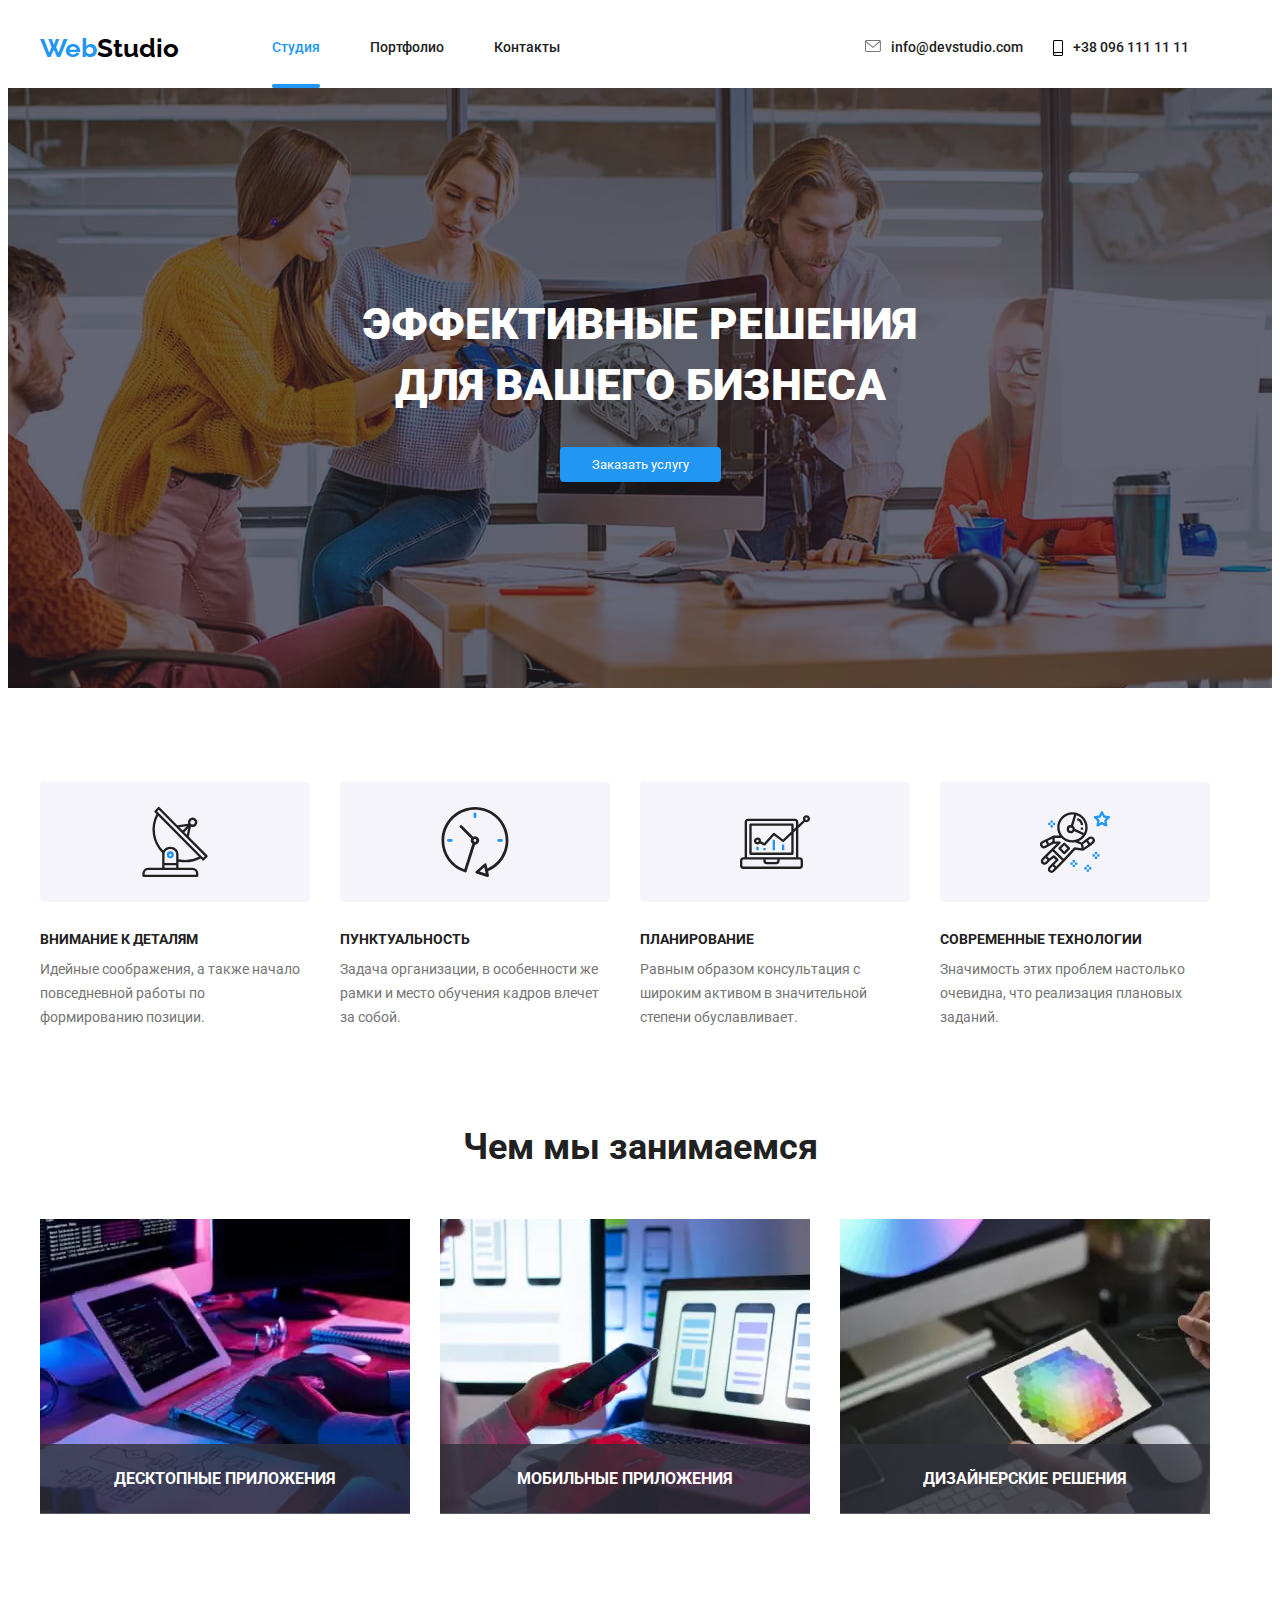
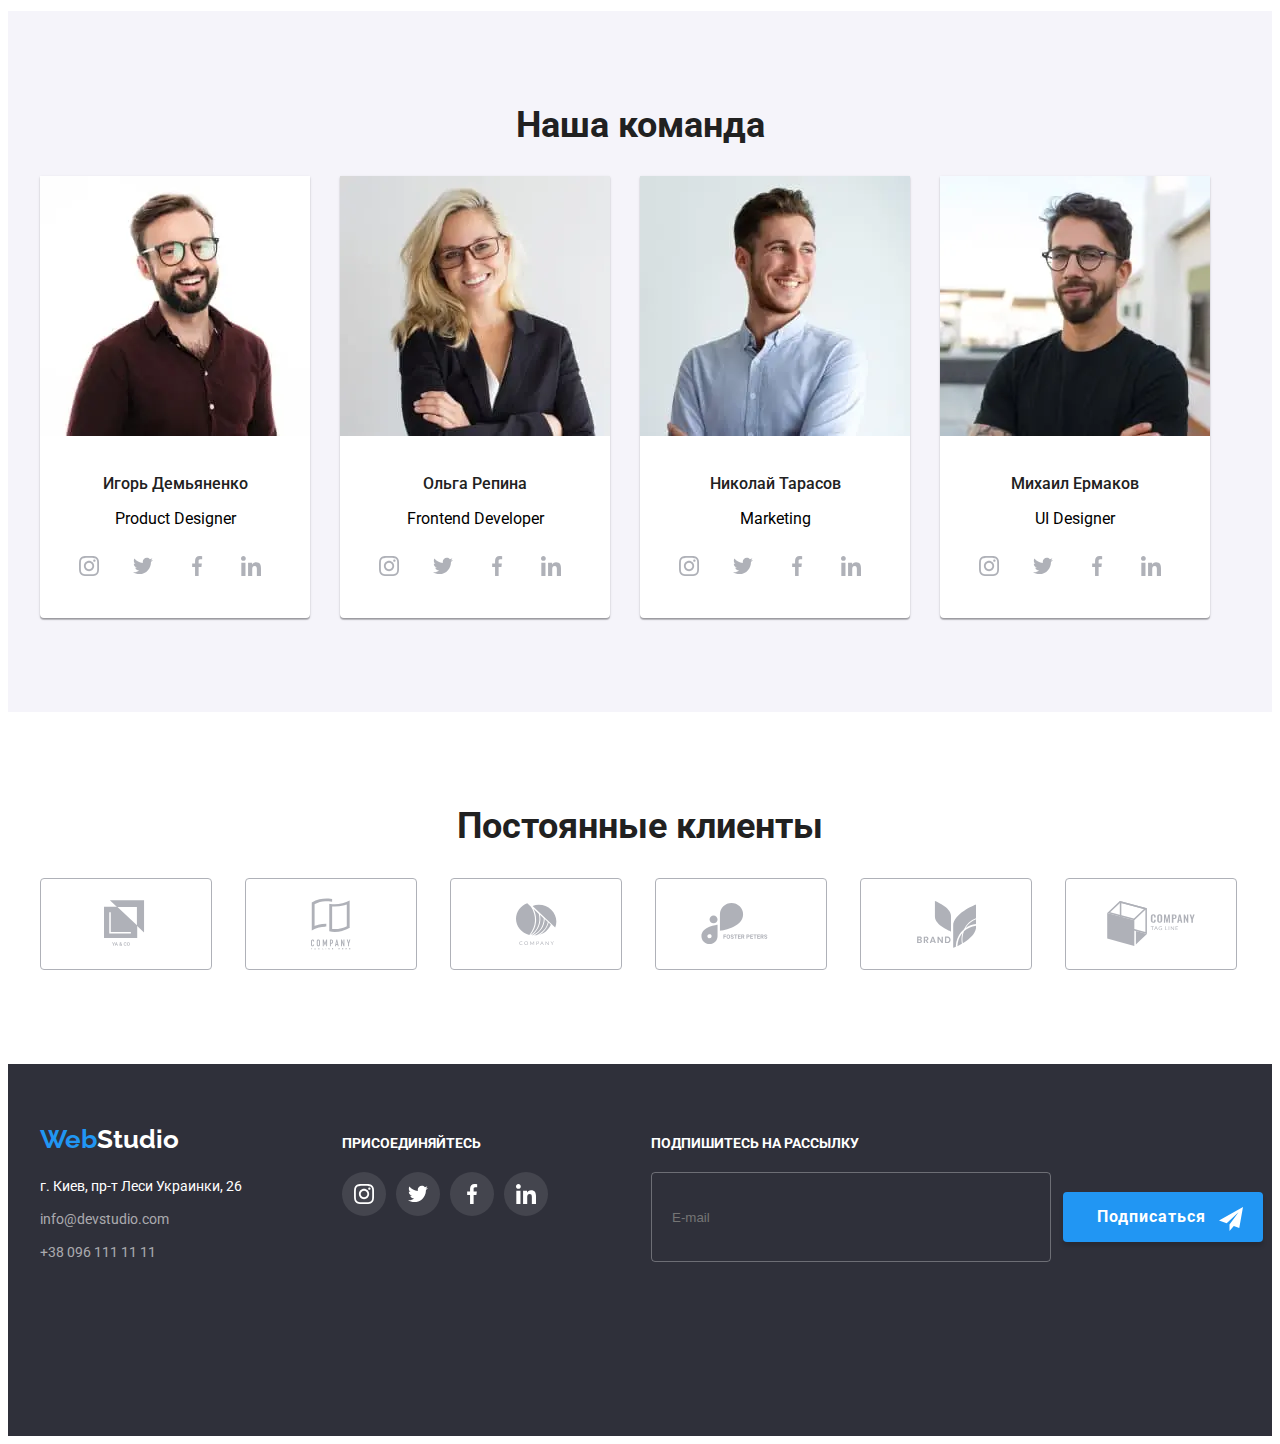
==== commit 81873b53: "Правки_11_10_20_4" ====
--- a/index.html
+++ b/index.html
@@ -15,7 +15,7 @@
             <nav class="nav__main nav__border">
                 <a href="./" class="logo"><span class="logo__header">Web</span><span class="logo__title">Studio</span></a>
         
-                    <button type="button" class="menu__button" is-open aria-expanded="true" aria-controls="menu-container" data-menu-button="">
+                    <button type="button" class="menu__button is-open"  aria-expanded="true" aria-controls="menu-container" data-menu-button="">
 						<svg width="40px" height="40px" aria-label="Переключатель мобильного меню">
 							<use class="icon__menu" href="./images/symbol-defs_2.svg#icon-menu"></use>
 							<use class="icon__cross" href="./images/symbol-defs_2.svg#icon-cross"></use>
@@ -87,9 +87,9 @@
         <div class="container">
             <h2 class="caption">Чем мы занимаемся</h2>
             <ul class="caption__img list">
-                <li class="caption__li"><div class="caption__label"><picture><source srcset="./images/box_1@1x.webp 1x, ./images/box_1@2x.webp 2x"><img srcset="./images/box_1@1x.jpg 1x, ./images/box_1@2x.jpg 2x" src="./images/box_1@1x.jpg" width="370" /></picture><div class="caption__block"><p class="caption__text">ДЕСКТОПНЫЕ ПРИЛОЖЕНИЯ</p></div></div></li>
-                <li class="caption__li"><div class="caption__label"><picture><source srcset="./images/box_2@1x.webp 1x, ./images/box_2@2x.webp 2x"><img srcset="./images/box_2@1x.jpg 1x, ./images/box_2@2x.jpg 2x" src="./images/box_2@1x.jpg" width="370" /></picture><div class="caption__block"><p class="caption__text">МОБИЛЬНЫЕ ПРИЛОЖЕНИЯ</p></div></div></li>
-                <li class="caption__li"><div class="caption__label"><picture><source srcset="./images/box_3@1x.webp 1x, ./images/box_3@2x.webp 2x"><img srcset="./images/box_3@1x.jpg 1x, ./images/box_3@2x.jpg 2x" src="./images/box_3@1x.jpg" width="370" /></picture><div class="caption__block"><p class="caption__text">ДИЗАЙНЕРСКИЕ РЕШЕНИЯ</p></div></div></li>
+                <li class="caption__li"><div class="caption__label"><picture><source srcset="./images/box_1@1x.webp 1x, ./images/box_1@2x.webp 2x" type="image/webp"><img srcset="./images/box_1@1x.jpg 1x, ./images/box_1@2x.jpg 2x" src="./images/box_1@1x.jpg" width="370" alt="Ноутбук"/></picture><div class="caption__block"><p class="caption__text">ДЕСКТОПНЫЕ ПРИЛОЖЕНИЯ</p></div></div></li>
+                <li class="caption__li"><div class="caption__label"><picture><source srcset="./images/box_2@1x.webp 1x, ./images/box_2@2x.webp 2x" type="image/webp"><img srcset="./images/box_2@1x.jpg 1x, ./images/box_2@2x.jpg 2x" src="./images/box_2@1x.jpg" width="370" alt="Телефон"/></picture><div class="caption__block"><p class="caption__text">МОБИЛЬНЫЕ ПРИЛОЖЕНИЯ</p></div></div></li>
+                <li class="caption__li"><div class="caption__label"><picture><source srcset="./images/box_3@1x.webp 1x, ./images/box_3@2x.webp 2x" type="image/webp"><img srcset="./images/box_3@1x.jpg 1x, ./images/box_3@2x.jpg 2x" src="./images/box_3@1x.jpg" width="370" alt="Планшет"/></picture><div class="caption__block"><p class="caption__text">ДИЗАЙНЕРСКИЕ РЕШЕНИЯ</p></div></div></li>
             </ul>
         </div>
     </section>
@@ -97,7 +97,7 @@
     <div class="container">
             <h2 class="caption__second">Наша команда</h2>
             <ul class="team list">
-                <li class="team__img"><picture><source srcset="./images/img_1@1x.webp 1x, ./images/img_1@2x.webp 2x"><img srcset="./images/img_1@1x.jpg 1x, ./images/img_1@2x.jpg 2x" src="./images/img_1@1x.jpg" alt="Член нашей команды 1" class="img" widtn="270" /></picture>
+                <li class="team__img"><picture><source srcset="./images/img_1@1x.webp 1x, ./images/img_1@2x.webp 2x" type="image/webp"><img srcset="./images/img_1@1x.jpg 1x, ./images/img_1@2x.jpg 2x" src="./images/img_1@1x.jpg" width="270" alt="Член нашей команды 1" class="img" /></picture>
                     <h3 class="team__name">Игорь Демьяненко</h3>
                         <p class="team__item" lang="en"><span class="team__proffesion">Product Designer</span></p>
                    <ul class="list social__list">
@@ -119,7 +119,7 @@
                          </li>
                     </ul> 
                     </li>
-                <li class="team__img"><picture><source srcset="./images/img_2@1x.webp 1x, ./images/img_2@2x.webp 2x"><img srcset="./images/img_2@1x.jpg 1x, ./images/img_2@2x.jpg 2x" src="./images/img_2@1x.jpg" alt="Член нашей команды 2" class="img" /></picture>
+                <li class="team__img"><picture><source srcset="./images/img_2@1x.webp 1x, ./images/img_2@2x.webp 2x" type="image/webp"><img srcset="./images/img_2@1x.jpg 1x, ./images/img_2@2x.jpg 2x" src="./images/img_2@1x.jpg" alt="Член нашей команды 2" class="img" /></picture>
                     <h3 class="team__name">Ольга Репина</h3>
                         <p class="team__item" lang="en"><span class="team__proffesion">Frontend Developer</span></p>
                         <ul class="list social__list">
@@ -141,7 +141,7 @@
                               </li>
                          </ul> 
                     </li>
-                <li class="team__img"><picture><source srcset="./images/img_3@1x.webp 1x, ./images/img_3@2x.webp 2x"><img srcset="./images/img_3@1x.jpg 1x, ./images/img_3@2x.jpg 2x" src="./images/img_3@1x.jpg" alt="Член нашей команды 3" class="img" /></picture>
+                <li class="team__img"><picture><source srcset="./images/img_3@1x.webp 1x, ./images/img_3@2x.webp 2x" type="image/webp"><img srcset="./images/img_3@1x.jpg 1x, ./images/img_3@2x.jpg 2x" src="./images/img_3@1x.jpg" alt="Член нашей команды 3" class="img" /></picture>
                     <h3 class="team__name">Николай Тарасов</h3>
                         <p class="team__item" lang="en"><span class="team__proffesion">Marketing</span></p>
                         <ul class="list social__list">
@@ -163,7 +163,7 @@
                               </li>
                          </ul> 
                     </li>
-                <li class="team__img"><picture><source srcset="./images/img_4@1x.webp 1x, ./images/img_4@2x.webp 2x"><img srcset="./images/img_4@1x.jpg 1x, ./images/img_4@2x.jpg 2x" src="./images/img_4@1x.jpg" alt="Член нашей команды 4" class="img" /></picture>
+                <li class="team__img"><picture><source srcset="./images/img_4@1x.webp 1x, ./images/img_4@2x.webp 2x" type="image/webp"><img srcset="./images/img_4@1x.jpg 1x, ./images/img_4@2x.jpg 2x" src="./images/img_4@1x.jpg" alt="Член нашей команды 4" class="img" /></picture>
                         <h3 class="team__name">Михаил Ермаков</h3>
                         <p class="team__item" lang="en"><span class="team__proffesion">UI Designer</span></p>
                         <ul class="list social__list">
--- a/css/main.min.css
+++ b/css/main.min.css
@@ -1,2 +1,2 @@
-.body{background:#fff;font-family:Roboto,sans-serif}a{text-decoration:none}.list{padding:0;margin:0;list-style:none}.container{width:100%;padding-left:15px;padding-right:15px;margin-right:auto;margin-left:auto}@media screen and (min-width: 480px){.container{width:480px}}@media screen and (min-width: 768px){.container{width:768px}}@media screen and (min-width: 1200px){.container{width:1200px}}button{font-family:inherit;border:none}button:focus{outline:none}@media screen and (max-width: 767px){.section{padding-top:60px}}@media screen and (min-width: 768px){.section{padding-top:60px;padding-bottom:60px}}@media screen and (min-width: 1200px){.section{padding-top:94px;padding-bottom:0;-webkit-box-sizing:inherit;box-sizing:inherit}}.section__first{text-align:center}@media screen and (max-width: 1199px){.section__first{display:none}}@media screen and (min-width: 1200px){.section__first{display:-webkit-box;display:-ms-flexbox;display:flex;padding-top:94px;padding-bottom:94px}}.section__second{background-color:#F5F4FA}@media screen and (max-width: 1199px){.section__second{padding-top:60px;padding-bottom:60px}}@media screen and (min-width: 1200px){.section__second{padding-top:94px;padding-bottom:94px}}.section__third{background-color:#ffffff;text-align:center;padding-top:94px}@media screen and (max-width: 1199px){.section__third{padding-top:60px;padding-bottom:60px}}@media screen and (min-width: 1200px){.section__third{padding-top:94px;padding-bottom:94px}}.header{position:relative}@media screen and (max-width: 767px){.logo{padding-top:16px;padding-bottom:16px;margin:0}}@media screen and (min-width: 768px){.logo{margin-right:88px}}@media screen and (min-width: 1200px){.logo{margin-right:93px}}.logo__title{color:#000;font-family:Raleway;font-weight:700;font-size:26px;line-height:1.19}@media screen and (max-width: 767px){.logo__title{font-size:24px;line-height:1.16}}.logo__header{color:#2196F3;font-family:Raleway;font-weight:700;font-size:26px;line-height:1.19}@media screen and (max-width: 767px){.logo__header{font-size:24px;line-height:1.16}}.nav__main{display:-webkit-box;display:-ms-flexbox;display:flex;-webkit-box-align:center;-ms-flex-align:center;align-items:center}.nav{font-family:Roboto,sans-serif;font-weight:500;font-size:14px;line-height:1.14;display:-webkit-box;display:-ms-flexbox;display:flex;-webkit-box-align:center;-ms-flex-align:center;align-items:center;position:relative}@media screen and (max-width: 767px){.nav{display:block;margin:0;font-weight:500;font-size:18px;line-height:1.16}}@media screen and (max-width: 479px){.nav__main{width:auto}}@media screen and (min-width: 768px){.nav__main{display:-webkit-box;display:-ms-flexbox;display:flex}}@media screen and (max-width: 767px){.nav__border{border-bottom:1px solid #ececec;width:100%}}.nav__border--portfolio{border-bottom:1px solid #ececec;width:100%}@media screen and (max-width: 767px){.nav__item{display:-webkit-box;display:-ms-flexbox;display:flex;-ms-flex-wrap:wrap;flex-wrap:wrap;-webkit-box-pack:center;-ms-flex-pack:center;justify-content:center;margin:0;width:100%}}@media screen and (min-width: 768px){.nav__item{margin-right:50px}.nav__item:last-child{margin-right:0px}.nav__item:first-child{margin-left:0px}}.nav__title{color:#212121;padding-bottom:32px;padding-top:32px;display:block;-webkit-transition:250ms cubic-bezier(0.4, 0, 0.2, 1);transition:250ms cubic-bezier(0.4, 0, 0.2, 1)}@media screen and (max-width: 767px){.nav__title{display:block;padding:0;margin-bottom:40px;color:#212121}}.nav__title:hover{color:#2196F3}.nav__title:focus{color:#2196F3}.current{color:#2196F3;position:relative}.current::after{content:"";display:block;width:100%;height:4px;border-radius:2px;background-color:#2196F3;position:absolute;left:0;bottom:0}@media screen and (max-width: 767px){.current::after{top:24px}}@media screen and (max-width: 767px){.menu-container.is-open{display:block;text-align:center}}@media screen and (max-width: 767px){.menu-container{background-color:#ffffff;display:none;position:absolute;top:100%;left:0;width:100%;padding-bottom:60px;padding-top:60px;text-align:center}}@media screen and (min-width: 768px){.menu-container{display:-webkit-box;display:-ms-flexbox;display:flex;-webkit-box-pack:justify;-ms-flex-pack:justify;justify-content:space-between;-webkit-box-align:center;-ms-flex-align:center;align-items:center;margin-left:auto;align-items:center}}@media screen and (min-width: 1200px){.menu-container{display:-webkit-box;display:-ms-flexbox;display:flex;-webkit-box-pack:justify;-ms-flex-pack:justify;justify-content:space-between;-webkit-box-align:center;-ms-flex-align:center;align-items:center;margin-left:auto;-webkit-box-align:baseline;-ms-flex-align:baseline;align-items:baseline}}@media screen and (max-width: 767px){.menu__button{display:-webkit-inline-box;display:-ms-inline-flexbox;display:inline-flex;margin-left:auto;padding:0;border:none;background-color:transparent;-webkit-transition:250ms cubic-bezier(0.4, 0, 0.2, 1);transition:250ms cubic-bezier(0.4, 0, 0.2, 1)}.menu__button:hover{fill:#2196F3}.menu__button:focus{fill:#2196F3}}@media screen and (min-width: 768px){.menu__button{display:none}}@media screen and (min-width: 1200px){.menu__button{display:none}}@media screen and (max-width: 767px){.menu__button .icon__cross{display:none}}@media screen and (max-width: 767px){.menu__button.is-open .icon__cross{display:block}}@media screen and (max-width: 767px){.menu__button.is-open .icon__menu{display:none}}@media screen and (max-width: 767px){.contacts{display:block;text-align:center}}@media screen and (min-width: 768px){.contacts{display:block;margin-left:84px}}@media screen and (min-width: 1200px){.contacts{display:-webkit-box;display:-ms-flexbox;display:flex;margin-left:auto}}.contacts__item{display:-webkit-box;display:-ms-flexbox;display:flex;color:#212121;font-weight:500;font-size:14px;line-height:1.14;-webkit-transition:250ms cubic-bezier(0.4, 0, 0.2, 1);transition:250ms cubic-bezier(0.4, 0, 0.2, 1)}@media screen and (max-width: 767px){.contacts__item{display:block;margin:0;margin-bottom:16px;font-weight:500;font-size:18px;line-height:1.16;color:#757575}}@media screen and (min-width: 768px){.contacts__item{margin-top:10px}}@media screen and (min-width: 1200px){.contacts__item{margin:0}}.contacts__item:hover{color:#2196F3}.contacts__item:focus{color:#2196F3}.contacts__item:hover .contacts__envelope{fill:#2196F3}.contacts__item:last-child(2n){margin-bottom:0}.contacts__envelope{width:16px;height:12px;margin-right:10px;-webkit-box-align:center;-ms-flex-align:center;align-items:center;fill:#757575;-webkit-transition:250ms cubic-bezier(0.4, 0, 0.2, 1);transition:250ms cubic-bezier(0.4, 0, 0.2, 1)}.contacts__smartphone{width:10px;height:16px;margin-right:10px;margin-left:30px;vertical-align:middle;fill:var(--title-text-color);-webkit-transition:250ms cubic-bezier(0.4, 0, 0.2, 1);transition:250ms cubic-bezier(0.4, 0, 0.2, 1)}@media screen and (max-width: 767px){.contacts__smartphone{margin-left:0}}@media screen and (min-width: 768px){.contacts__smartphone{margin-left:0}}@media screen and (min-width: 1200px){.contacts__smartphone{margin-left:30px}}.contacts__item:hover .contacts__smartphone{fill:#2196F3}@media screen and (max-width: 767px){.contacts__item:not(:last-child){margin-bottom:16px}}@media screen and (max-width: 767px){.contacts__ul{display:inline-block;margin-right:auto;margin-left:auto}}@media screen and (min-width: 1200px){.contacts__block{margin-left:305px}}.hero__title{color:#fff;font-weight:900;text-transform:uppercase;text-align:center;margin:0px;margin-bottom:30px}@media screen and (max-width: 767px){.hero__title{font-size:26px;line-height:1.61}}@media screen and (min-width: 1200px){.hero__title{font-weight:900;font-size:44px;line-height:1.4}}.overlay{display:-webkit-box;display:-ms-flexbox;display:flex;-webkit-box-orient:vertical;-webkit-box-direction:normal;-ms-flex-direction:column;flex-direction:column;-webkit-box-pack:center;-ms-flex-pack:center;justify-content:center;-webkit-box-align:center;-ms-flex-align:center;align-items:center;max-width:1600px;height:600px;margin-right:auto;margin-left:auto;background-color:#2F303A}@media screen and (min-device-pixel-ratio: 1), screen and (-webkit-min-device-pixel-ratio: 1), screen and (min-resolution: 96dpi), screen and (min-resolution: 1dppx){.overlay{background-image:-webkit-gradient(linear, left top, right top, from(rgba(47,48,58,0.4)), to(rgba(47,48,58,0.4))),url(../images/hero_1@1x.jpg);background-image:linear-gradient(to right, rgba(47,48,58,0.4), rgba(47,48,58,0.4)),url(../images/hero_1@1x.jpg);background-size:cover;background-repeat:no-repeat;background-position:center}}@media screen and (min-device-pixel-ratio: 2), screen and (-webkit-min-device-pixel-ratio: 2), screen and (min-resolution: 192dpi), screen and (min-resolution: 2dppx){.overlay{background-image:-webkit-gradient(linear, left top, right top, from(rgba(47,48,58,0.4)), to(rgba(47,48,58,0.4))),url(../images/hero_2@2x.jpg);background-image:linear-gradient(to right, rgba(47,48,58,0.4), rgba(47,48,58,0.4)),url(../images/hero_2@2x.jpg);background-size:cover;background-repeat:no-repeat;background-position:center}}@media screen and (max-width: 767px){.overlay{width:auto;height:400px}}@media screen and (min-width: 768px){.overlay{max-width:100%;height:400px}}@media screen and (min-width: 1200px){.overlay{max-width:100%;height:600px}}.hero{text-align:center}@media screen and (min-width: 480px){.hero{padding-right:15px;padding-left:15px}}@media screen and (min-width: 768px){.hero{padding-right:15px;padding-left:15px;padding-top:0px}}@media screen and (min-width: 1200px){.hero{padding-right:15px;padding-left:15px;padding-top:0px}}.button__hero{display:inline-block;color:#fff;background-color:#2196F3;border-radius:4px;padding:10px 32px;text-align:center;cursor:pointer}@media screen and (max-width: 767px){.advantages{display:block}}@media screen and (min-width: 768px){.advantages{display:-webkit-box;display:-ms-flexbox;display:flex;-ms-flex-wrap:wrap;flex-wrap:wrap;margin:-15px}}@media screen and (min-width: 1200px){.advantages{display:-webkit-box;display:-ms-flexbox;display:flex;-ms-flex-wrap:nowrap;flex-wrap:nowrap}}.tumb::before{display:block;content:"";height:120px;background-color:#F5F4FA;border-radius:4px;background-size:70px;background-repeat:no-repeat;background-position:center;margin-bottom:30px;-webkit-box-pack:center;-ms-flex-pack:center;justify-content:center}.tumb:nth-child(1)::before{background-image:url(../images/antenna-1.svg)}.tumb:nth-child(2)::before{background-image:url(../images/clock-1.svg)}.tumb:nth-child(3)::before{background-image:url(../images/diagram-1.svg)}.tumb:nth-child(4)::before{background-image:url(../images/astronaut-1.svg)}.icon{width:270px;height:120px;background-color:#F5F4FA}@media screen and (max-width: 767px){.tumb{margin-right:0}}@media screen and (min-width: 768px){.tumb{margin:15px;width:calc((100% - 2 * 30px) / 2)}}@media screen and (min-width: 1200px){.tumb{display:inline-block;width:calc((100% - 4 * 30px) / 4);width:270px;height:251px}}.tumb__title{color:#212121;font-weight:700;font-size:14px;line-height:1.14;margin:0px;margin-bottom:10px;text-transform:uppercase}@media screen and (max-width: 767px){.tumb__title{text-align:center}}@media screen and (min-width: 768px){.tumb__title{text-align:left}}.tumb__text{color:#757575;font-weight:400;font-size:14px;line-height:1.7;margin:0}@media screen and (max-width: 767px){.tumb__text{margin-bottom:30px}}@media screen and (min-width: 768px){.tumb__text{margin-bottom:0}}.caption{display:inline-block;color:#212121;font-weight:700;margin-top:0px;margin-bottom:50px}@media screen and (min-width: 480px){.caption{margin-bottom:0;font-size:28px;line-height:1.17}}@media screen and (min-width: 1200px){.caption{display:inline-block;margin-bottom:50px;font-size:36px;line-height:1.16}}.caption__img{display:-webkit-box;display:-ms-flexbox;display:flex}.caption__li{margin-right:30px;position:relative}@media screen and (max-width: 767px){.caption__li{display:none}}.caption__label{position:relative;margin:0;padding:0}.caption__block{display:-webkit-box;display:-ms-flexbox;display:flex;-webkit-box-pack:center;-ms-flex-pack:center;justify-content:center;-webkit-box-align:center;-ms-flex-align:center;align-items:center;position:absolute;width:100%;height:70px;background-color:rgba(47,48,58,0.8);bottom:3px;right:0}.caption__text{margin:0;font-style:normal;font-weight:700;text-transform:uppercase;line-height:1.2;text-align:center;color:#fff}.caption .caption__label>img{display:block}.caption__third{display:inline-block;color:#212121;font-weight:700;font-size:36px;line-height:1.16;margin-top:0px;margin-bottom:50px}@media screen and (max-width: 1199px){.caption__third{margin-bottom:30px;font-size:28px;line-height:1.17}}@media screen and (min-width: 1200px){.caption__third{margin-bottom:30px;font-size:36px;line-height:1.16}}.caption__second{color:#212121;font-weight:700;margin-top:0px;margin-bottom:50px;text-align:center}@media screen and (min-width: 768px){.caption__second{margin:0;margin-bottom:30px;font-size:28px;line-height:1.17}}@media screen and (min-width: 1200px){.caption__second{margin-bottom:30px;font-size:36px;line-height:1.16}}@media screen and (max-width: 767px){.team{display:block}}@media screen and (min-width: 768px){.team{display:-webkit-box;display:-ms-flexbox;display:flex;-ms-flex-wrap:wrap;flex-wrap:wrap;margin:-15px}}@media screen and (min-width: 1200px){.team{display:-webkit-box;display:-ms-flexbox;display:flex;-ms-flex-wrap:wrap;flex-wrap:wrap}}.team__img{margin-right:30px;background-color:#fff;-webkit-box-shadow:0px 1px 3px rgba(0,0,0,0.12),0px 1px 1px rgba(0,0,0,0.14),0px 2px 1px rgba(0,0,0,0.2);box-shadow:0px 1px 3px rgba(0,0,0,0.12),0px 1px 1px rgba(0,0,0,0.14),0px 2px 1px rgba(0,0,0,0.2);border-radius:0px 0px 4px 4px;-webkit-box-pack:center;-ms-flex-pack:center;justify-content:center}@media screen and (max-width: 767px){.team__img{display:block;margin:0;width:auto;max-height:622px;height:auto;margin-top:30px}}@media screen and (min-width: 768px){.team__img{margin:15px;width:calc((100% - 2 * 30px) / 2);height:536px}}@media screen and (min-width: 1200px){.team__img{width:270px;height:428px}}.team__img:last-child{margin-right:0px}.team__item{margin:0px;margin-top:10px;text-align:center}.team__proffesion{display:inline-block;color:var(--title-text-color);font-weight:400;font-size:16px;line-height:1.2;margin-bottom:16px}.team__name{color:#212121;font-style:normal;font-weight:500;font-size:16px;line-height:1.8;margin-top:30px;margin-bottom:0px;text-align:center}@media screen and (max-width: 767px){.img{width:100%;height:460px}}@media screen and (min-width: 768px){.img{width:100%;height:374px}}@media screen and (min-width: 1200px){.img{width:100%;height:260px}}.social{margin-right:10px;-webkit-transition:-webkit-transform 250ms cubic-bezier(0.4, 0, 0.2, 1);transition:-webkit-transform 250ms cubic-bezier(0.4, 0, 0.2, 1);transition:transform 250ms cubic-bezier(0.4, 0, 0.2, 1);transition:transform 250ms cubic-bezier(0.4, 0, 0.2, 1), -webkit-transform 250ms cubic-bezier(0.4, 0, 0.2, 1)}.social:not(:last-child){margin-right:10px}.social__link{display:-webkit-box;display:-ms-flexbox;display:flex;-webkit-box-pack:center;-ms-flex-pack:center;justify-content:center;-webkit-box-align:center;-ms-flex-align:center;align-items:center;content:"";width:44px;height:44px;background-color:#fff;border-radius:50%;background-position:center;background-size:contain;fill:#AFB1B8;-webkit-transition:250ms cubic-bezier(0.4, 0, 0.2, 1);transition:250ms cubic-bezier(0.4, 0, 0.2, 1)}@media screen and (max-width: 767px){.social__link{margin-bottom:24px;margin:0}}@media screen and (min-width: 768px){.social__link{margin-bottom:24px;margin:0}}.social__link:hover{background-color:#2196F3;fill:#fff}.social__icon{width:20px;height:20px}.social__list{display:-webkit-box;display:-ms-flexbox;display:flex;-webkit-box-pack:center;-ms-flex-pack:center;justify-content:center;margin-bottom:30px}@media screen and (max-width: 767px){.social__list{margin-bottom:24px;margin:0}}@media screen and (min-width: 768px){.social__list{margin:0}}.company{display:-webkit-box;display:-ms-flexbox;display:flex;-webkit-box-pack:center;-ms-flex-pack:center;justify-content:center;padding-bottom:94px}@media screen and (max-width: 767px){.company{margin:-15px;-ms-flex-wrap:wrap;flex-wrap:wrap;padding-bottom:0}}@media screen and (min-width: 768px){.company{-ms-flex-wrap:wrap;flex-wrap:wrap;margin:-15px;padding-bottom:0}}@media screen and (min-width: 1200px){.company{-ms-flex-wrap:nowrap;flex-wrap:nowrap}}.company__item{margin-right:30px}@media screen and (max-width: 767px){.company__item{margin:15px;width:calc(50% - 30px)}}@media screen and (min-width: 768px){.company__item{margin:15px;width:calc((100% - 3 * 30px) / 3)}}.company__link{display:-webkit-box;display:-ms-flexbox;display:flex;-webkit-box-pack:center;-ms-flex-pack:center;justify-content:center;-webkit-box-align:center;-ms-flex-align:center;align-items:center;content:"";width:170px;height:90px;border:solid 1px;background-color:#fff;background-position:center;background-size:contain;border:1px solid #AFB1B8;border-radius:4px;-webkit-transition:250ms cubic-bezier(0.4, 0, 0.2, 1);transition:250ms cubic-bezier(0.4, 0, 0.2, 1)}@media screen and (max-width: 767px){.company__link{width:auto}}@media screen and (min-width: 768px){.company__link{width:226px}}@media screen and (min-width: 1200px){.company__link{width:170px}}.company__icon{fill:#AFB1B8;-webkit-transition:250ms cubic-bezier(0.4, 0, 0.2, 1);transition:250ms cubic-bezier(0.4, 0, 0.2, 1)}.company__link:hover{border-color:#2196F3}.company__link:hover .company__icon{fill:#2196F3}.footer{background:#2F303A}@media screen and (max-width: 767px){.footer{height:603px;padding-top:60px;padding-bottom:60px}}@media screen and (min-width: 768px){.footer{height:463px;padding-top:0}}@media screen and (min-width: 1200px){.footer{height:252px;padding-bottom:60px;padding-top:60px}}@media screen and (max-width: 767px){.footer__flex{display:block;text-align:center;-webkit-box-align:baseline;-ms-flex-align:baseline;align-items:baseline}}@media screen and (min-width: 1200px){.footer__flex{display:-webkit-box;display:-ms-flexbox;display:flex;-webkit-box-align:baseline;-ms-flex-align:baseline;align-items:baseline}}@media screen and (min-width: 768px){.wrapper{display:-webkit-box;display:-ms-flexbox;display:flex;-webkit-box-align:baseline;-ms-flex-align:baseline;align-items:baseline;-ms-flex-pack:distribute;justify-content:space-around;margin-bottom:60px}}@media screen and (min-width: 1200px){.wrapper{display:-webkit-box;display:-ms-flexbox;display:flex;-webkit-box-align:baseline;-ms-flex-align:baseline;align-items:baseline;-webkit-box-pack:left;-ms-flex-pack:left;justify-content:left;margin:0}}@media screen and (max-width: 767px){.address{margin-right:0px}}@media screen and (min-width: 768px){.address{width:232px;margin-right:165px;margin-top:60px}}@media screen and (min-width: 1200px){.address{display:block;margin:0;margin-right:70px}}.address__footer{display:block;font-family:roboto, sans-serif;font-style:normal;font-weight:400;font-size:14px;line-height:1.7;color:#FFFFFF}@media screen and (max-width: 767px){.address__footer{text-align:center;margin:0;width:auto}}@media screen and (min-width: 768px){.address__footer{text-align:center;margin:0;width:232px}}@media screen and (min-width: 1200px){.address__footer{text-align:left;margin:0;width:232px}}.address__item{display:block;margin-top:9px}.address__contacts{font-family:Roboto, sans-serif;font-weight:400;font-size:14px;line-height:1.7;color:rgba(255,255,255,0.6)}@media screen and (max-width: 767px){.character{margin-bottom:20px;display:block;text-align:center;width:auto}}@media screen and (min-width: 768px){.character{margin-bottom:20px;display:block;text-align:center;width:232px}}@media screen and (min-width: 1200px){.character{margin-bottom:20px;display:inline-block;text-align:left;width:232px}}.character__header{color:#2196F3;font-family:Raleway;font-weight:700;font-size:26px;line-height:1.2}.character__footer{color:#fff;font-family:Raleway, sans-serif;font-weight:700;font-size:26px;line-height:1.2}.invitation{margin-right:93px}@media screen and (max-width: 767px){.invitation{margin:0;margin-top:60px}}@media screen and (min-width: 768px){.invitation{margin-right:89px;margin-top:65px}}@media screen and (min-width: 1200px){.invitation{margin:0;margin-right:93px}}.invitation__item{font-family:Roboto;font-weight:700;font-size:14px;line-height:1.14;color:#fff;margin:0px}@media screen and (max-width: 477px){.invitation__item{display:block;text-align:center;width:auto}}@media screen and (max-width: 1199px){.invitation__item{display:block;text-align:center}}@media screen and (min-width: 1200px){.invitation__item{display:-webkit-box;display:-ms-flexbox;display:flex;text-align:left}}.favicon{display:-webkit-box;display:-ms-flexbox;display:flex;-webkit-box-align:center;-ms-flex-align:center;align-items:center;margin-top:20px}@media screen and (max-width: 767px){.favicon{margin-top:20px;display:-webkit-box;display:-ms-flexbox;display:flex;-webkit-box-pack:center;-ms-flex-pack:center;justify-content:center}}.favicon__item{margin-right:10px}.favicon__link{display:-webkit-box;display:-ms-flexbox;display:flex;-webkit-box-pack:center;-ms-flex-pack:center;justify-content:center;-webkit-box-align:center;-ms-flex-align:center;align-items:center;content:"";width:44px;height:44px;background:rgba(255,255,255,0.1);fill:#fff;border-radius:50%;background-position:center;background-size:contain;-webkit-transition:250ms cubic-bezier(0.4, 0, 0.2, 1);transition:250ms cubic-bezier(0.4, 0, 0.2, 1)}.favicon__footer{width:20px;height:20px}.favicon:last-child{margin-right:0px}.favicon__link:hover{background-color:#2196F3}.mailing{display:-webkit-box;display:-ms-flexbox;display:flex;-webkit-box-orient:vertical;-webkit-box-direction:normal;-ms-flex-direction:column;flex-direction:column;font-weight:700;font-size:14px;line-height:1.14;color:#fff;margin:0px;margin-bottom:20px}@media screen and (max-width: 1199px){.mailing{display:block;-webkit-box-pack:center;-ms-flex-pack:center;justify-content:center;margin-top:60px}}@media screen and (min-width: 1200px){.mailing{display:-webkit-box;display:-ms-flexbox;display:flex;-webkit-box-orient:vertical;-webkit-box-direction:normal;-ms-flex-direction:column;flex-direction:column;margin:0px;margin-bottom:20px}}.mailing__text{margin:0}@media screen and (max-width: 1199px){.mailing__text{text-align:center}}@media screen and (min-width: 1200px){.mailing__text{text-align:left}}@media screen and (max-width: 1199px){.mailing__flex{display:block;text-align:center}}@media screen and (min-width: 1200px){.mailing__flex{display:-webkit-box;display:-ms-flexbox;display:flex;-webkit-box-orient:horizontal;-webkit-box-direction:normal;-ms-flex-direction:row;flex-direction:row;-webkit-box-pack:center;-ms-flex-pack:center;justify-content:center;-webkit-box-align:baseline;-ms-flex-align:baseline;align-items:baseline}}.mailing__footer{margin-bottom:4px;font-style:normal;font-weight:normal;font-size:12px;line-height:14px;letter-spacing:0.01em;color:#757575}@media screen and (max-width: 1199px){.mailing__footer{display:block;-webkit-box-pack:center;-ms-flex-pack:center;justify-content:center}}@media screen and (min-width: 1200px){.mailing__footer{display:-webkit-box;display:-ms-flexbox;display:flex}}.mailing__subscribe{border:1px solid rgba(255,255,255,0.3);border-radius:4px;background-color:transparent;color:#fff;width:auto;height:50px;padding-left:10px}@media screen and (min-width: 480px) and (max-width: 1199px){.mailing__subscribe{width:450px;-webkit-box-pack:center;-ms-flex-pack:center;justify-content:center}}@media screen and (min-width: 1200px){.mailing__subscribe{height:48px;width:358px;padding:20px}}@media screen and (max-width: 1199px){.mailing__button{margin-left:0px}}@media screen and (min-width: 1200px){.mailing__button{margin-left:12px}}.mailing__pressbutton{width:auto;height:auto;-webkit-box-align:center;-ms-flex-align:center;align-items:center;text-align:center;font-style:normal;font-weight:bold;font-size:16px;line-height:1.9;letter-spacing:0.06em;-webkit-box-pack:center;-ms-flex-pack:center;justify-content:center;background-color:#2196F3;-webkit-box-shadow:0px 4px 4px rgba(0,0,0,0.15);box-shadow:0px 4px 4px rgba(0,0,0,0.15);border-radius:4px;border:none;color:#fff;cursor:pointer;padding-right:29px;position:relative}@media screen and (max-width: 1199px){.mailing__pressbutton{width:200px;height:50px;display:-webkit-inline-box;display:-ms-inline-flexbox;display:inline-flex;margin-top:20px}}@media screen and (min-width: 1200px){.mailing__pressbutton{width:200px;height:50px;display:-webkit-inline-box;display:-ms-inline-flexbox;display:inline-flex;margin:0}}.mailing__telegram{position:absolute;display:inline-block;fill:#ffffff;top:30%;right:10%;width:24px;height:24px;margin-left:10px}.backdrop{position:fixed;top:0;left:0;width:100%;height:100%;background-color:rgba(0,0,0,0.2);z-index:100}.modal{position:absolute;top:50%;left:50%;-webkit-transform:translate(-50%, -50%);transform:translate(-50%, -50%);background:#fff;-webkit-box-shadow:0px 1px 3px rgba(0,0,0,0.12),0px 1px 1px rgba(0,0,0,0.14),0px 2px 1px rgba(0,0,0,0.2);box-shadow:0px 1px 3px rgba(0,0,0,0.12),0px 1px 1px rgba(0,0,0,0.14),0px 2px 1px rgba(0,0,0,0.2);border-radius:4px;opacity:1;padding:40px}@media screen and (max-width: 479px){.modal{width:96%}}@media screen and (min-width: 768px){.modal{width:450px;height:609px}}@media screen and (min-width: 1200px){.modal{width:528px;height:581px}}.modal__button{display:-webkit-inline-box;display:-ms-inline-flexbox;display:inline-flex;position:absolute;-webkit-box-align:center;-ms-flex-align:center;align-items:center;width:30px;height:30px;background-color:#ffffff;border:1px solid rgba(0,0,0,0.1);border-radius:50%;right:8px;top:8px;cursor:pointer}.modal__button:hover,.modal__button:focus{fill:#2196F3;-webkit-transition:250ms cubic-bezier(0.4, 0, 0.2, 1);transition:250ms cubic-bezier(0.4, 0, 0.2, 1)}.modal__close{width:18px;height:18px}.is-hidden{visibility:hidden}@media screen and (max-width: 767px){.form{width:auto;margin-right:auto;margin-left:auto}}@media screen and (min-width: 768px){.form{width:370px;margin-right:auto;margin-left:auto}}@media screen and (min-width: 1200px){.form{width:448px;margin-right:auto;margin-left:auto}}.form__text{font-style:normal;font-weight:700;text-align:center;letter-spacing:0.03em;color:#212121;margin:0;margin-bottom:30px}@media screen and (max-width: 767px){.form__text{font-size:20px;line-height:1,5px}}@media screen and (min-width: 768px){.form__text{font-size:20px;line-height:1,5px}}@media screen and (min-width: 1200px){.form__text{font-size:20px;line-height:1,15px}}.form__field{display:-webkit-box;display:-ms-flexbox;display:flex;-webkit-box-orient:vertical;-webkit-box-direction:normal;-ms-flex-direction:column;flex-direction:column;position:relative}.form__label{font-style:normal;font-weight:400;font-size:12px;line-height:0.85;letter-spacing:0.01em;color:#757575;background-color:#fff;position:absolute;top:-16px;left:0px}.form__wrap{position:relative}.form__input{margin:0;height:40px;border:1px solid rgba(33,33,33,0.2);-webkit-box-sizing:border-box;box-sizing:border-box;border-radius:4px;width:100%;padding-left:32px;font-family:inherit;color:#000;margin-bottom:28px}.form__icon{position:absolute;left:12px;top:19%;display:inline-block;fill:#000}.form__textarea{display:-webkit-box;display:-ms-flexbox;display:flex;-webkit-box-orient:vertical;-webkit-box-direction:normal;-ms-flex-direction:column;flex-direction:column;width:100%;height:120px;resize:none;margin-bottom:20px;padding-top:12px;padding-bottom:12px;padding-left:16px;padding-right:16px;border:1px solid rgba(33,33,33,0.2);-webkit-box-sizing:border-box;box-sizing:border-box;border-radius:4px;color:#000;margin:0}.form__modal{display:-webkit-box;display:-ms-flexbox;display:flex;-webkit-box-orient:horizontal;-webkit-box-direction:normal;-ms-flex-direction:row;flex-direction:row;-webkit-box-pack:center;-ms-flex-pack:center;justify-content:center;position:relative}@media screen and (max-width: 480px){.form__modal{-webkit-box-pack:start;-ms-flex-pack:start;justify-content:start;-webkit-box-align:center;-ms-flex-align:center;align-items:center}}.form .custom-checkbox{margin-top:20px}.form .agreement{display:-webkit-box;display:-ms-flexbox;display:flex;font-style:normal;font-weight:400;font-size:12px;line-height:1.17;letter-spacing:0.03em;color:#757575;-webkit-box-align:center;-ms-flex-align:center;align-items:center}@media screen and (min-width: 1200px){.form .agreement{font-size:14px;line-height:1.71}}.form .checkbox{position:absolute;width:1px;height:1px;margin:-1px;border:0;padding:0;clip:rect(0 0 0 0);overflow:hidden}.form .checkbox:checked+.square{background-image:url(../images/icon-check.svg);background-color:#2196F3;background-size:contain;background-origin:border-box;border-color:transparent}.form .square{display:inline-block;min-width:16px;height:15px;border:2px solid #000;border-radius:1px}.form .agreement-text{margin-left:8px}@media screen and (min-width: 768px){.form .agreement-text{margin-top:0}}.form .agreement-link{text-decoration:underline;color:#2196F3}.form__button{display:-webkit-box;display:-ms-flexbox;display:flex;-webkit-box-pack:center;-ms-flex-pack:center;justify-content:center}.form__pressbutton{width:200px;height:50px;background:#2196F3;-webkit-box-shadow:0px 4px 4px rgba(0,0,0,0.15);box-shadow:0px 4px 4px rgba(0,0,0,0.15);border:none;border-radius:4px;color:#fff;font-family:Roboto;font-style:normal;font-weight:700;font-size:16px;line-height:0,53;cursor:pointer;margin-top:30px}.form__policy{font-size:14px;line-height:1,7;color:#757575;display:-webkit-box;display:-ms-flexbox;display:flex;text-align:center;-webkit-box-pack:center;-ms-flex-pack:center;justify-content:center;-webkit-box-align:baseline;-ms-flex-align:baseline;align-items:baseline;margin-top:20px}@media screen and (max-width: 767px){.form__policy{font-size:12px;line-height:1.16}}@media screen and (max-width: 1199px){.form__policy{font-size:12px;line-height:1.16}}.agreement{display:-webkit-box;display:-ms-flexbox;display:flex;width:auto}.form__wrap:focus-within>.form__icon{fill:#2196F3;-webkit-transition:250ms cubic-bezier(0.4, 0, 0.2, 1);transition:250ms cubic-bezier(0.4, 0, 0.2, 1)}.form__input:focus{outline:none;border:1px solid #2196F3;border-radius:4px;cursor:pointer;-webkit-transition:250ms cubic-bezier(0.4, 0, 0.2, 1);transition:250ms cubic-bezier(0.4, 0, 0.2, 1)}.form__textarea::-webkit-input-placeholder{font-style:normal;font-weight:400;font-size:12px;line-height:0.85;letter-spacing:0.01em;color:rgba(117,117,117,0.5)}.form__textarea:-ms-input-placeholder{font-style:normal;font-weight:400;font-size:12px;line-height:0.85;letter-spacing:0.01em;color:rgba(117,117,117,0.5)}.form__textarea::-ms-input-placeholder{font-style:normal;font-weight:400;font-size:12px;line-height:0.85;letter-spacing:0.01em;color:rgba(117,117,117,0.5)}.form__textarea::placeholder{font-style:normal;font-weight:400;font-size:12px;line-height:0.85;letter-spacing:0.01em;color:rgba(117,117,117,0.5)}.form__textarea:focus{outline:none;border:1px solid #2196F3;border-radius:4px;-webkit-transition:250ms cubic-bezier(0.4, 0, 0.2, 1);transition:250ms cubic-bezier(0.4, 0, 0.2, 1)}.form__check:checked+.form__checkbox{border-color:#2196F3;background-color:#2196F3;background-image:url(../images/icon-check.svg);background-size:contain;background-origin:border-box}
+.body{background:#fff;font-family:Roboto,sans-serif}a{text-decoration:none}.list{padding:0;margin:0;list-style:none}.container{width:100%;padding-left:15px;padding-right:15px;margin-right:auto;margin-left:auto}@media screen and (min-width: 480px){.container{width:480px}}@media screen and (min-width: 768px){.container{width:768px}}@media screen and (min-width: 1200px){.container{width:1200px}}button{font-family:inherit;border:none}button:focus{outline:none}@media screen and (max-width: 767px){.section{padding-top:60px}}@media screen and (min-width: 768px){.section{padding-top:60px;padding-bottom:60px}}@media screen and (min-width: 1200px){.section{padding-top:94px;padding-bottom:0;-webkit-box-sizing:inherit;box-sizing:inherit}}.section__first{text-align:center}@media screen and (max-width: 1199px){.section__first{display:none}}@media screen and (min-width: 1200px){.section__first{display:-webkit-box;display:-ms-flexbox;display:flex;padding-top:94px;padding-bottom:94px}}.section__second{background-color:#F5F4FA}@media screen and (max-width: 1199px){.section__second{padding-top:60px;padding-bottom:60px}}@media screen and (min-width: 1200px){.section__second{padding-top:94px;padding-bottom:94px}}.section__third{background-color:#ffffff;text-align:center;padding-top:94px}@media screen and (max-width: 1199px){.section__third{padding-top:60px;padding-bottom:60px}}@media screen and (min-width: 1200px){.section__third{padding-top:94px;padding-bottom:94px}}.header{position:relative}@media screen and (max-width: 767px){.logo{padding-top:16px;padding-bottom:16px;margin:0}}@media screen and (min-width: 768px){.logo{margin-right:88px}}@media screen and (min-width: 1200px){.logo{margin-right:93px}}.logo__title{color:#000;font-family:Raleway;font-weight:700;font-size:26px;line-height:1.19}@media screen and (max-width: 767px){.logo__title{font-size:24px;line-height:1.16}}.logo__header{color:#2196F3;font-family:Raleway;font-weight:700;font-size:26px;line-height:1.19}@media screen and (max-width: 767px){.logo__header{font-size:24px;line-height:1.16}}.nav__main{display:-webkit-box;display:-ms-flexbox;display:flex;-webkit-box-align:center;-ms-flex-align:center;align-items:center}.nav{font-family:Roboto,sans-serif;font-weight:500;font-size:14px;line-height:1.14;display:-webkit-box;display:-ms-flexbox;display:flex;-webkit-box-align:center;-ms-flex-align:center;align-items:center;position:relative}@media screen and (max-width: 767px){.nav{display:block;margin:0;font-weight:500;font-size:18px;line-height:1.16}}@media screen and (max-width: 479px){.nav__main{width:auto}}@media screen and (min-width: 768px){.nav__main{display:-webkit-box;display:-ms-flexbox;display:flex}}@media screen and (max-width: 767px){.nav__border{border-bottom:1px solid #ececec;width:100%}}.nav__border--portfolio{border-bottom:1px solid #ececec;width:100%}@media screen and (max-width: 767px){.nav__item{display:-webkit-box;display:-ms-flexbox;display:flex;-ms-flex-wrap:wrap;flex-wrap:wrap;-webkit-box-pack:center;-ms-flex-pack:center;justify-content:center;margin:0;width:100%}}@media screen and (min-width: 768px){.nav__item{margin-right:50px}.nav__item:last-child{margin-right:0px}.nav__item:first-child{margin-left:0px}}.nav__title{color:#212121;padding-bottom:32px;padding-top:32px;display:block;-webkit-transition:250ms cubic-bezier(0.4, 0, 0.2, 1);transition:250ms cubic-bezier(0.4, 0, 0.2, 1)}@media screen and (max-width: 767px){.nav__title{display:block;padding:0;margin-bottom:40px;color:#212121}}.nav__title:hover{color:#2196F3}.nav__title:focus{color:#2196F3}.current{color:#2196F3;position:relative}.current::after{content:"";display:block;width:100%;height:4px;border-radius:2px;background-color:#2196F3;position:absolute;left:0;bottom:0}@media screen and (max-width: 767px){.current::after{top:24px}}@media screen and (max-width: 767px){.menu-container.is-open{display:block;text-align:center}}@media screen and (max-width: 767px){.menu-container{background-color:#ffffff;display:none;position:absolute;top:100%;left:0;width:100%;padding-bottom:60px;padding-top:60px;text-align:center}}@media screen and (min-width: 768px){.menu-container{display:-webkit-box;display:-ms-flexbox;display:flex;-webkit-box-pack:justify;-ms-flex-pack:justify;justify-content:space-between;-webkit-box-align:center;-ms-flex-align:center;align-items:center;margin-left:auto;align-items:center}}@media screen and (min-width: 1200px){.menu-container{display:-webkit-box;display:-ms-flexbox;display:flex;-webkit-box-pack:justify;-ms-flex-pack:justify;justify-content:space-between;-webkit-box-align:center;-ms-flex-align:center;align-items:center;margin-left:auto;-webkit-box-align:baseline;-ms-flex-align:baseline;align-items:baseline}}@media screen and (max-width: 767px){.menu__button{display:-webkit-inline-box;display:-ms-inline-flexbox;display:inline-flex;margin-left:auto;padding:0;border:none;background-color:transparent;-webkit-transition:250ms cubic-bezier(0.4, 0, 0.2, 1);transition:250ms cubic-bezier(0.4, 0, 0.2, 1)}.menu__button:hover{fill:#2196F3}.menu__button:focus{fill:#2196F3}}@media screen and (min-width: 768px){.menu__button{display:none}}@media screen and (min-width: 1200px){.menu__button{display:none}}@media screen and (max-width: 767px){.menu__button .icon__cross{display:none}}@media screen and (max-width: 767px){.menu__button.is-open .icon__cross{display:block}}@media screen and (max-width: 767px){.menu__button.is-open .icon__menu{display:none}}@media screen and (max-width: 767px){.contacts{display:block;text-align:center}}@media screen and (min-width: 768px){.contacts{display:block;margin-left:84px}}@media screen and (min-width: 1200px){.contacts{display:-webkit-box;display:-ms-flexbox;display:flex;margin-left:auto}}.contacts__item{display:-webkit-box;display:-ms-flexbox;display:flex;color:#212121;font-weight:500;font-size:14px;line-height:1.14;-webkit-transition:250ms cubic-bezier(0.4, 0, 0.2, 1);transition:250ms cubic-bezier(0.4, 0, 0.2, 1)}@media screen and (max-width: 767px){.contacts__item{display:block;margin:0;margin-bottom:16px;font-weight:500;font-size:18px;line-height:1.16;color:#757575}}@media screen and (min-width: 768px){.contacts__item{margin-top:10px}}@media screen and (min-width: 1200px){.contacts__item{margin:0}}.contacts__item:hover{color:#2196F3}.contacts__item:focus{color:#2196F3}.contacts__item:hover .contacts__envelope{fill:#2196F3}.contacts__item:last-child(2n){margin-bottom:0}.contacts__envelope{width:16px;height:12px;margin-right:10px;-webkit-box-align:center;-ms-flex-align:center;align-items:center;fill:#757575;-webkit-transition:250ms cubic-bezier(0.4, 0, 0.2, 1);transition:250ms cubic-bezier(0.4, 0, 0.2, 1)}.contacts__smartphone{width:10px;height:16px;margin-right:10px;margin-left:30px;vertical-align:middle;fill:var(--title-text-color);-webkit-transition:250ms cubic-bezier(0.4, 0, 0.2, 1);transition:250ms cubic-bezier(0.4, 0, 0.2, 1)}@media screen and (max-width: 767px){.contacts__smartphone{margin-left:0}}@media screen and (min-width: 768px){.contacts__smartphone{margin-left:0}}@media screen and (min-width: 1200px){.contacts__smartphone{margin-left:30px}}.contacts__item:hover .contacts__smartphone{fill:#2196F3}@media screen and (max-width: 767px){.contacts__item:not(:last-child){margin-bottom:16px}}@media screen and (max-width: 767px){.contacts__ul{display:inline-block;margin-right:auto;margin-left:auto}}@media screen and (min-width: 1200px){.contacts__block{margin-left:305px}}.hero__title{color:#fff;font-weight:900;text-transform:uppercase;text-align:center;margin:0px;margin-bottom:30px}@media screen and (max-width: 767px){.hero__title{font-size:26px;line-height:1.61}}@media screen and (min-width: 1200px){.hero__title{font-weight:900;font-size:44px;line-height:1.4}}.overlay{display:-webkit-box;display:-ms-flexbox;display:flex;-webkit-box-orient:vertical;-webkit-box-direction:normal;-ms-flex-direction:column;flex-direction:column;-webkit-box-pack:center;-ms-flex-pack:center;justify-content:center;-webkit-box-align:center;-ms-flex-align:center;align-items:center;max-width:1600px;height:600px;margin-right:auto;margin-left:auto;background-color:#2F303A}@media screen and (min-device-pixel-ratio: 1), screen and (-webkit-min-device-pixel-ratio: 1), screen and (min-resolution: 96dpi), screen and (min-resolution: 1dppx){.overlay{background-image:-webkit-gradient(linear, left top, right top, from(rgba(47,48,58,0.4)), to(rgba(47,48,58,0.4))),url(../images/hero_1@1x.jpg);background-image:linear-gradient(to right, rgba(47,48,58,0.4), rgba(47,48,58,0.4)),url(../images/hero_1@1x.jpg);background-size:cover;background-repeat:no-repeat;background-position:center}}@media screen and (min-device-pixel-ratio: 2), screen and (-webkit-min-device-pixel-ratio: 2), screen and (min-resolution: 192dpi), screen and (min-resolution: 2dppx){.overlay{background-image:-webkit-gradient(linear, left top, right top, from(rgba(47,48,58,0.4)), to(rgba(47,48,58,0.4))),url(../images/hero_2@2x.jpg);background-image:linear-gradient(to right, rgba(47,48,58,0.4), rgba(47,48,58,0.4)),url(../images/hero_2@2x.jpg);background-size:cover;background-repeat:no-repeat;background-position:center}}@media screen and (max-width: 767px){.overlay{width:auto;height:400px}}@media screen and (min-width: 768px){.overlay{max-width:100%;height:400px}}@media screen and (min-width: 1200px){.overlay{max-width:100%;height:600px}}.hero{text-align:center}@media screen and (min-width: 480px){.hero{padding-right:15px;padding-left:15px}}@media screen and (min-width: 768px){.hero{padding-right:15px;padding-left:15px;padding-top:0px}}@media screen and (min-width: 1200px){.hero{padding-right:15px;padding-left:15px;padding-top:0px}}.button__hero{display:inline-block;color:#fff;background-color:#2196F3;border-radius:4px;padding:10px 32px;text-align:center;cursor:pointer}@media screen and (max-width: 767px){.advantages{display:block}}@media screen and (min-width: 768px){.advantages{display:-webkit-box;display:-ms-flexbox;display:flex;-ms-flex-wrap:wrap;flex-wrap:wrap;margin:-15px}}@media screen and (min-width: 1200px){.advantages{display:-webkit-box;display:-ms-flexbox;display:flex;-ms-flex-wrap:nowrap;flex-wrap:nowrap}}.tumb::before{display:block;content:"";height:120px;background-color:#F5F4FA;border-radius:4px;background-size:70px;background-repeat:no-repeat;background-position:center;margin-bottom:30px;-webkit-box-pack:center;-ms-flex-pack:center;justify-content:center}.tumb:nth-child(1)::before{background-image:url(../images/antenna-1.svg)}.tumb:nth-child(2)::before{background-image:url(../images/clock-1.svg)}.tumb:nth-child(3)::before{background-image:url(../images/diagram-1.svg)}.tumb:nth-child(4)::before{background-image:url(../images/astronaut-1.svg)}.icon{width:270px;height:120px;background-color:#F5F4FA}@media screen and (max-width: 767px){.tumb{margin-right:0}}@media screen and (min-width: 768px){.tumb{margin:15px;width:calc((100% - 2 * 30px) / 2)}}@media screen and (min-width: 1200px){.tumb{display:inline-block;width:calc((100% - 4 * 30px) / 4);width:270px;height:251px}}.tumb__title{color:#212121;font-weight:700;font-size:14px;line-height:1.14;margin:0px;margin-bottom:10px;text-transform:uppercase}@media screen and (max-width: 767px){.tumb__title{text-align:center}}@media screen and (min-width: 768px){.tumb__title{text-align:left}}.tumb__text{color:#757575;font-weight:400;font-size:14px;line-height:1.7;margin:0}@media screen and (max-width: 767px){.tumb__text{margin-bottom:30px}}@media screen and (min-width: 768px){.tumb__text{margin-bottom:0}}.caption{display:inline-block;color:#212121;font-weight:700;margin-top:0px;margin-bottom:50px}@media screen and (min-width: 480px){.caption{margin-bottom:0;font-size:28px;line-height:1.17}}@media screen and (min-width: 1200px){.caption{display:inline-block;margin-bottom:50px;font-size:36px;line-height:1.16}}.caption__img{display:-webkit-box;display:-ms-flexbox;display:flex}.caption__li{margin-right:30px;position:relative}@media screen and (max-width: 767px){.caption__li{display:none}}.caption__label{position:relative;margin:0;padding:0}.caption__block{display:-webkit-box;display:-ms-flexbox;display:flex;-webkit-box-pack:center;-ms-flex-pack:center;justify-content:center;-webkit-box-align:center;-ms-flex-align:center;align-items:center;position:absolute;width:100%;height:70px;background-color:rgba(47,48,58,0.8);bottom:3px;right:0}.caption__text{margin:0;font-style:normal;font-weight:700;text-transform:uppercase;line-height:1.2;text-align:center;color:#fff}.caption .caption__label>img{display:block}.caption__third{display:inline-block;color:#212121;font-weight:700;font-size:36px;line-height:1.16;margin-top:0px;margin-bottom:50px}@media screen and (max-width: 1199px){.caption__third{margin-bottom:30px;font-size:28px;line-height:1.17}}@media screen and (min-width: 1200px){.caption__third{margin-bottom:30px;font-size:36px;line-height:1.16}}.caption__second{color:#212121;font-weight:700;margin-top:0px;margin-bottom:50px;text-align:center}@media screen and (min-width: 768px){.caption__second{margin:0;margin-bottom:30px;font-size:28px;line-height:1.17}}@media screen and (min-width: 1200px){.caption__second{margin-bottom:30px;font-size:36px;line-height:1.16}}@media screen and (max-width: 767px){.team{display:block}}@media screen and (min-width: 768px){.team{display:-webkit-box;display:-ms-flexbox;display:flex;-ms-flex-wrap:wrap;flex-wrap:wrap;margin:-15px}}@media screen and (min-width: 1200px){.team{display:-webkit-box;display:-ms-flexbox;display:flex;-ms-flex-wrap:wrap;flex-wrap:wrap}}.team__img{margin-right:30px;background-color:#fff;-webkit-box-shadow:0px 1px 3px rgba(0,0,0,0.12),0px 1px 1px rgba(0,0,0,0.14),0px 2px 1px rgba(0,0,0,0.2);box-shadow:0px 1px 3px rgba(0,0,0,0.12),0px 1px 1px rgba(0,0,0,0.14),0px 2px 1px rgba(0,0,0,0.2);border-radius:0px 0px 4px 4px;-webkit-box-pack:center;-ms-flex-pack:center;justify-content:center}@media screen and (max-width: 767px){.team__img{display:block;margin:0;width:auto;max-height:622px;margin-top:30px}}@media screen and (min-width: 768px){.team__img{margin:15px;width:calc((100% - 2 * 30px) / 2)}}@media screen and (min-width: 1200px){.team__img{width:270px}}.team__img:last-child{margin-right:0px}.team__item{margin:0px;margin-top:10px;text-align:center}.team__proffesion{display:inline-block;color:var(--title-text-color);font-weight:400;font-size:16px;line-height:1.2;margin-bottom:16px}.team__name{color:#212121;font-style:normal;font-weight:500;font-size:16px;line-height:1.8;margin-top:30px;margin-bottom:0px;text-align:center}@media screen and (max-width: 767px){.img{width:100%}}@media screen and (min-width: 768px){.img{width:100%}}@media screen and (min-width: 1200px){.img{width:100%}}.social{margin-right:10px;-webkit-transition:-webkit-transform 250ms cubic-bezier(0.4, 0, 0.2, 1);transition:-webkit-transform 250ms cubic-bezier(0.4, 0, 0.2, 1);transition:transform 250ms cubic-bezier(0.4, 0, 0.2, 1);transition:transform 250ms cubic-bezier(0.4, 0, 0.2, 1), -webkit-transform 250ms cubic-bezier(0.4, 0, 0.2, 1)}.social:not(:last-child){margin-right:10px}.social__link{display:-webkit-box;display:-ms-flexbox;display:flex;-webkit-box-pack:center;-ms-flex-pack:center;justify-content:center;-webkit-box-align:center;-ms-flex-align:center;align-items:center;content:"";width:44px;height:44px;background-color:#fff;border-radius:50%;background-position:center;background-size:contain;fill:#AFB1B8;-webkit-transition:250ms cubic-bezier(0.4, 0, 0.2, 1);transition:250ms cubic-bezier(0.4, 0, 0.2, 1)}@media screen and (max-width: 767px){.social__link{margin-bottom:24px}}@media screen and (min-width: 768px){.social__link{margin-bottom:24px}}@media screen and (min-width: 1200px){.social__link{margin-bottom:30px}}.social__link:hover{background-color:#2196F3;fill:#fff}.social__icon{width:20px;height:20px}.social__list{display:-webkit-box;display:-ms-flexbox;display:flex;-webkit-box-pack:center;-ms-flex-pack:center;justify-content:center;margin-bottom:30px}@media screen and (max-width: 767px){.social__list{margin-bottom:24px;margin:0}}@media screen and (min-width: 768px){.social__list{margin:0}}.company{display:-webkit-box;display:-ms-flexbox;display:flex;-webkit-box-pack:center;-ms-flex-pack:center;justify-content:center;padding-bottom:94px}@media screen and (max-width: 767px){.company{margin:-15px;-ms-flex-wrap:wrap;flex-wrap:wrap;padding-bottom:0}}@media screen and (min-width: 768px){.company{-ms-flex-wrap:wrap;flex-wrap:wrap;margin:-15px;padding-bottom:0}}@media screen and (min-width: 1200px){.company{-ms-flex-wrap:nowrap;flex-wrap:nowrap}}.company__item{margin-right:30px}@media screen and (max-width: 767px){.company__item{margin:15px;width:calc(50% - 30px)}}@media screen and (min-width: 768px){.company__item{margin:15px;width:calc((100% - 3 * 30px) / 3)}}.company__link{display:-webkit-box;display:-ms-flexbox;display:flex;-webkit-box-pack:center;-ms-flex-pack:center;justify-content:center;-webkit-box-align:center;-ms-flex-align:center;align-items:center;content:"";width:170px;height:90px;border:solid 1px;background-color:#fff;background-position:center;background-size:contain;border:1px solid #AFB1B8;border-radius:4px;-webkit-transition:250ms cubic-bezier(0.4, 0, 0.2, 1);transition:250ms cubic-bezier(0.4, 0, 0.2, 1)}@media screen and (max-width: 767px){.company__link{width:auto}}@media screen and (min-width: 768px){.company__link{width:226px}}@media screen and (min-width: 1200px){.company__link{width:170px}}.company__icon{fill:#AFB1B8;-webkit-transition:250ms cubic-bezier(0.4, 0, 0.2, 1);transition:250ms cubic-bezier(0.4, 0, 0.2, 1)}.company__link:hover{border-color:#2196F3}.company__link:hover .company__icon{fill:#2196F3}.footer{background:#2F303A}@media screen and (max-width: 767px){.footer{height:603px;padding-top:60px;padding-bottom:60px}}@media screen and (min-width: 768px){.footer{height:463px;padding-top:0}}@media screen and (min-width: 1200px){.footer{height:252px;padding-bottom:60px;padding-top:60px}}@media screen and (max-width: 767px){.footer__flex{display:block;text-align:center;-webkit-box-align:baseline;-ms-flex-align:baseline;align-items:baseline}}@media screen and (min-width: 1200px){.footer__flex{display:-webkit-box;display:-ms-flexbox;display:flex;-webkit-box-align:baseline;-ms-flex-align:baseline;align-items:baseline}}@media screen and (min-width: 768px){.wrapper{display:-webkit-box;display:-ms-flexbox;display:flex;-webkit-box-align:baseline;-ms-flex-align:baseline;align-items:baseline;-ms-flex-pack:distribute;justify-content:space-around;margin-bottom:60px}}@media screen and (min-width: 1200px){.wrapper{display:-webkit-box;display:-ms-flexbox;display:flex;-webkit-box-align:baseline;-ms-flex-align:baseline;align-items:baseline;-webkit-box-pack:left;-ms-flex-pack:left;justify-content:left;margin:0}}@media screen and (max-width: 767px){.address{margin-right:0px}}@media screen and (min-width: 768px){.address{width:232px;margin-right:165px;margin-top:60px}}@media screen and (min-width: 1200px){.address{display:block;margin:0;margin-right:70px}}.address__footer{display:block;font-family:roboto, sans-serif;font-style:normal;font-weight:400;font-size:14px;line-height:1.7;color:#FFFFFF}@media screen and (max-width: 767px){.address__footer{text-align:center;margin:0;width:auto}}@media screen and (min-width: 768px){.address__footer{text-align:center;margin:0;width:232px}}@media screen and (min-width: 1200px){.address__footer{text-align:left;margin:0;width:232px}}.address__item{display:block;margin-top:9px}.address__contacts{font-family:Roboto, sans-serif;font-weight:400;font-size:14px;line-height:1.7;color:rgba(255,255,255,0.6)}@media screen and (max-width: 767px){.character{margin-bottom:20px;display:block;text-align:center;width:auto}}@media screen and (min-width: 768px){.character{margin-bottom:20px;display:block;text-align:center;width:232px}}@media screen and (min-width: 1200px){.character{margin-bottom:20px;display:inline-block;text-align:left;width:232px}}.character__header{color:#2196F3;font-family:Raleway;font-weight:700;font-size:26px;line-height:1.2}.character__footer{color:#fff;font-family:Raleway, sans-serif;font-weight:700;font-size:26px;line-height:1.2}.invitation{margin-right:93px}@media screen and (max-width: 767px){.invitation{margin:0;margin-top:60px}}@media screen and (min-width: 768px){.invitation{margin-right:89px;margin-top:65px}}@media screen and (min-width: 1200px){.invitation{margin:0;margin-right:93px}}.invitation__item{font-family:Roboto;font-weight:700;font-size:14px;line-height:1.14;color:#fff;margin:0px}@media screen and (max-width: 477px){.invitation__item{display:block;text-align:center;width:auto}}@media screen and (max-width: 1199px){.invitation__item{display:block;text-align:center}}@media screen and (min-width: 1200px){.invitation__item{display:-webkit-box;display:-ms-flexbox;display:flex;text-align:left}}.favicon{display:-webkit-box;display:-ms-flexbox;display:flex;-webkit-box-align:center;-ms-flex-align:center;align-items:center;margin-top:20px}@media screen and (max-width: 767px){.favicon{margin-top:20px;display:-webkit-box;display:-ms-flexbox;display:flex;-webkit-box-pack:center;-ms-flex-pack:center;justify-content:center}}.favicon__item{margin-right:10px}.favicon__link{display:-webkit-box;display:-ms-flexbox;display:flex;-webkit-box-pack:center;-ms-flex-pack:center;justify-content:center;-webkit-box-align:center;-ms-flex-align:center;align-items:center;content:"";width:44px;height:44px;background:rgba(255,255,255,0.1);fill:#fff;border-radius:50%;background-position:center;background-size:contain;-webkit-transition:250ms cubic-bezier(0.4, 0, 0.2, 1);transition:250ms cubic-bezier(0.4, 0, 0.2, 1)}.favicon__footer{width:20px;height:20px}.favicon:last-child{margin-right:0px}.favicon__link:hover{background-color:#2196F3}.mailing{display:-webkit-box;display:-ms-flexbox;display:flex;-webkit-box-orient:vertical;-webkit-box-direction:normal;-ms-flex-direction:column;flex-direction:column;font-weight:700;font-size:14px;line-height:1.14;color:#fff;margin:0px;margin-bottom:20px}@media screen and (max-width: 1199px){.mailing{display:block;-webkit-box-pack:center;-ms-flex-pack:center;justify-content:center;margin-top:60px}}@media screen and (min-width: 1200px){.mailing{display:-webkit-box;display:-ms-flexbox;display:flex;-webkit-box-orient:vertical;-webkit-box-direction:normal;-ms-flex-direction:column;flex-direction:column;margin:0px;margin-bottom:20px}}.mailing__text{margin:0}@media screen and (max-width: 1199px){.mailing__text{text-align:center}}@media screen and (min-width: 1200px){.mailing__text{text-align:left}}@media screen and (max-width: 1199px){.mailing__flex{display:block;text-align:center}}@media screen and (min-width: 1200px){.mailing__flex{display:-webkit-box;display:-ms-flexbox;display:flex;-webkit-box-orient:horizontal;-webkit-box-direction:normal;-ms-flex-direction:row;flex-direction:row;-webkit-box-pack:center;-ms-flex-pack:center;justify-content:center;-webkit-box-align:baseline;-ms-flex-align:baseline;align-items:baseline}}.mailing__footer{margin-bottom:4px;font-style:normal;font-weight:normal;font-size:12px;line-height:14px;letter-spacing:0.01em;color:#757575}@media screen and (max-width: 1199px){.mailing__footer{display:block;-webkit-box-pack:center;-ms-flex-pack:center;justify-content:center}}@media screen and (min-width: 1200px){.mailing__footer{display:-webkit-box;display:-ms-flexbox;display:flex}}.mailing__subscribe{border:1px solid rgba(255,255,255,0.3);border-radius:4px;background-color:transparent;color:#fff;width:auto;height:50px;padding-left:10px}@media screen and (min-width: 480px) and (max-width: 1199px){.mailing__subscribe{width:450px;-webkit-box-pack:center;-ms-flex-pack:center;justify-content:center}}@media screen and (min-width: 1200px){.mailing__subscribe{height:48px;width:358px;padding:20px}}@media screen and (max-width: 1199px){.mailing__button{margin-left:0px}}@media screen and (min-width: 1200px){.mailing__button{margin-left:12px}}.mailing__pressbutton{width:auto;height:auto;-webkit-box-align:center;-ms-flex-align:center;align-items:center;text-align:center;font-style:normal;font-weight:bold;font-size:16px;line-height:1.9;letter-spacing:0.06em;-webkit-box-pack:center;-ms-flex-pack:center;justify-content:center;background-color:#2196F3;-webkit-box-shadow:0px 4px 4px rgba(0,0,0,0.15);box-shadow:0px 4px 4px rgba(0,0,0,0.15);border-radius:4px;border:none;color:#fff;cursor:pointer;padding-right:29px;position:relative}@media screen and (max-width: 1199px){.mailing__pressbutton{width:200px;height:50px;display:-webkit-inline-box;display:-ms-inline-flexbox;display:inline-flex;margin-top:20px}}@media screen and (min-width: 1200px){.mailing__pressbutton{width:200px;height:50px;display:-webkit-inline-box;display:-ms-inline-flexbox;display:inline-flex;margin:0}}.mailing__telegram{position:absolute;display:inline-block;fill:#ffffff;top:30%;right:10%;width:24px;height:24px;margin-left:10px}.backdrop{position:fixed;top:0;left:0;width:100%;height:100%;background-color:rgba(0,0,0,0.2);z-index:100}.modal{position:absolute;top:50%;left:50%;-webkit-transform:translate(-50%, -50%);transform:translate(-50%, -50%);background:#fff;-webkit-box-shadow:0px 1px 3px rgba(0,0,0,0.12),0px 1px 1px rgba(0,0,0,0.14),0px 2px 1px rgba(0,0,0,0.2);box-shadow:0px 1px 3px rgba(0,0,0,0.12),0px 1px 1px rgba(0,0,0,0.14),0px 2px 1px rgba(0,0,0,0.2);border-radius:4px;opacity:1;padding:40px}@media screen and (max-width: 479px){.modal{width:96%}}@media screen and (min-width: 768px){.modal{width:450px;height:609px}}@media screen and (min-width: 1200px){.modal{width:528px;height:581px}}.modal__button{display:-webkit-inline-box;display:-ms-inline-flexbox;display:inline-flex;position:absolute;-webkit-box-align:center;-ms-flex-align:center;align-items:center;width:30px;height:30px;background-color:#ffffff;border:1px solid rgba(0,0,0,0.1);border-radius:50%;right:8px;top:8px;cursor:pointer}.modal__button:hover,.modal__button:focus{fill:#2196F3;-webkit-transition:250ms cubic-bezier(0.4, 0, 0.2, 1);transition:250ms cubic-bezier(0.4, 0, 0.2, 1)}.modal__close{width:18px;height:18px}.is-hidden{visibility:hidden}@media screen and (max-width: 767px){.form{width:auto;margin-right:auto;margin-left:auto}}@media screen and (min-width: 768px){.form{width:370px;margin-right:auto;margin-left:auto}}@media screen and (min-width: 1200px){.form{width:448px;margin-right:auto;margin-left:auto}}.form__text{font-style:normal;font-weight:700;text-align:center;letter-spacing:0.03em;color:#212121;margin:0;margin-bottom:30px}@media screen and (max-width: 767px){.form__text{font-size:20px;line-height:1,5px}}@media screen and (min-width: 768px){.form__text{font-size:20px;line-height:1,5px}}@media screen and (min-width: 1200px){.form__text{font-size:20px;line-height:1,15px}}.form__field{display:-webkit-box;display:-ms-flexbox;display:flex;-webkit-box-orient:vertical;-webkit-box-direction:normal;-ms-flex-direction:column;flex-direction:column;position:relative}.form__label{font-style:normal;font-weight:400;font-size:12px;line-height:0.85;letter-spacing:0.01em;color:#757575;background-color:#fff;position:absolute;top:-16px;left:0px}.form__wrap{position:relative}.form__input{margin:0;height:40px;border:1px solid rgba(33,33,33,0.2);-webkit-box-sizing:border-box;box-sizing:border-box;border-radius:4px;width:100%;padding-left:32px;font-family:inherit;color:#000;margin-bottom:28px}.form__icon{position:absolute;left:12px;top:19%;display:inline-block;fill:#000}.form__textarea{display:-webkit-box;display:-ms-flexbox;display:flex;-webkit-box-orient:vertical;-webkit-box-direction:normal;-ms-flex-direction:column;flex-direction:column;width:100%;height:120px;resize:none;margin-bottom:20px;padding-top:12px;padding-bottom:12px;padding-left:16px;padding-right:16px;border:1px solid rgba(33,33,33,0.2);-webkit-box-sizing:border-box;box-sizing:border-box;border-radius:4px;color:#000;margin:0}.form__modal{display:-webkit-box;display:-ms-flexbox;display:flex;-webkit-box-orient:horizontal;-webkit-box-direction:normal;-ms-flex-direction:row;flex-direction:row;-webkit-box-pack:center;-ms-flex-pack:center;justify-content:center;position:relative}@media screen and (max-width: 480px){.form__modal{-webkit-box-pack:start;-ms-flex-pack:start;justify-content:start;-webkit-box-align:center;-ms-flex-align:center;align-items:center}}.form .custom-checkbox{margin-top:20px}.form .agreement{display:-webkit-box;display:-ms-flexbox;display:flex;font-style:normal;font-weight:400;font-size:12px;line-height:1.17;letter-spacing:0.03em;color:#757575;-webkit-box-align:center;-ms-flex-align:center;align-items:center}@media screen and (min-width: 1200px){.form .agreement{font-size:14px;line-height:1.71}}.form .checkbox{position:absolute;width:1px;height:1px;margin:-1px;border:0;padding:0;clip:rect(0 0 0 0);overflow:hidden}.form .checkbox:checked+.square{background-image:url(../images/icon-check.svg);background-color:#2196F3;background-size:contain;background-origin:border-box;border-color:transparent}.form .square{display:inline-block;min-width:16px;height:15px;border:2px solid #000;border-radius:1px}.form .agreement-text{margin-left:8px}@media screen and (min-width: 768px){.form .agreement-text{margin-top:0}}.form .agreement-link{text-decoration:underline;color:#2196F3}.form__button{display:-webkit-box;display:-ms-flexbox;display:flex;-webkit-box-pack:center;-ms-flex-pack:center;justify-content:center}.form__pressbutton{width:200px;height:50px;background:#2196F3;-webkit-box-shadow:0px 4px 4px rgba(0,0,0,0.15);box-shadow:0px 4px 4px rgba(0,0,0,0.15);border:none;border-radius:4px;color:#fff;font-family:Roboto;font-style:normal;font-weight:700;font-size:16px;line-height:0,53;cursor:pointer;margin-top:30px}.form__policy{font-size:14px;line-height:1,7;color:#757575;display:-webkit-box;display:-ms-flexbox;display:flex;text-align:center;-webkit-box-pack:center;-ms-flex-pack:center;justify-content:center;-webkit-box-align:baseline;-ms-flex-align:baseline;align-items:baseline;margin-top:20px}@media screen and (max-width: 767px){.form__policy{font-size:12px;line-height:1.16}}@media screen and (max-width: 1199px){.form__policy{font-size:12px;line-height:1.16}}.agreement{display:-webkit-box;display:-ms-flexbox;display:flex;width:auto}.form__wrap:focus-within>.form__icon{fill:#2196F3;-webkit-transition:250ms cubic-bezier(0.4, 0, 0.2, 1);transition:250ms cubic-bezier(0.4, 0, 0.2, 1)}.form__input:focus{outline:none;border:1px solid #2196F3;border-radius:4px;cursor:pointer;-webkit-transition:250ms cubic-bezier(0.4, 0, 0.2, 1);transition:250ms cubic-bezier(0.4, 0, 0.2, 1)}.form__textarea::-webkit-input-placeholder{font-style:normal;font-weight:400;font-size:12px;line-height:0.85;letter-spacing:0.01em;color:rgba(117,117,117,0.5)}.form__textarea:-ms-input-placeholder{font-style:normal;font-weight:400;font-size:12px;line-height:0.85;letter-spacing:0.01em;color:rgba(117,117,117,0.5)}.form__textarea::-ms-input-placeholder{font-style:normal;font-weight:400;font-size:12px;line-height:0.85;letter-spacing:0.01em;color:rgba(117,117,117,0.5)}.form__textarea::placeholder{font-style:normal;font-weight:400;font-size:12px;line-height:0.85;letter-spacing:0.01em;color:rgba(117,117,117,0.5)}.form__textarea:focus{outline:none;border:1px solid #2196F3;border-radius:4px;-webkit-transition:250ms cubic-bezier(0.4, 0, 0.2, 1);transition:250ms cubic-bezier(0.4, 0, 0.2, 1)}.form__check:checked+.form__checkbox{border-color:#2196F3;background-color:#2196F3;background-image:url(../images/icon-check.svg);background-size:contain;background-origin:border-box}
 /*# sourceMappingURL=main.min.css.map */